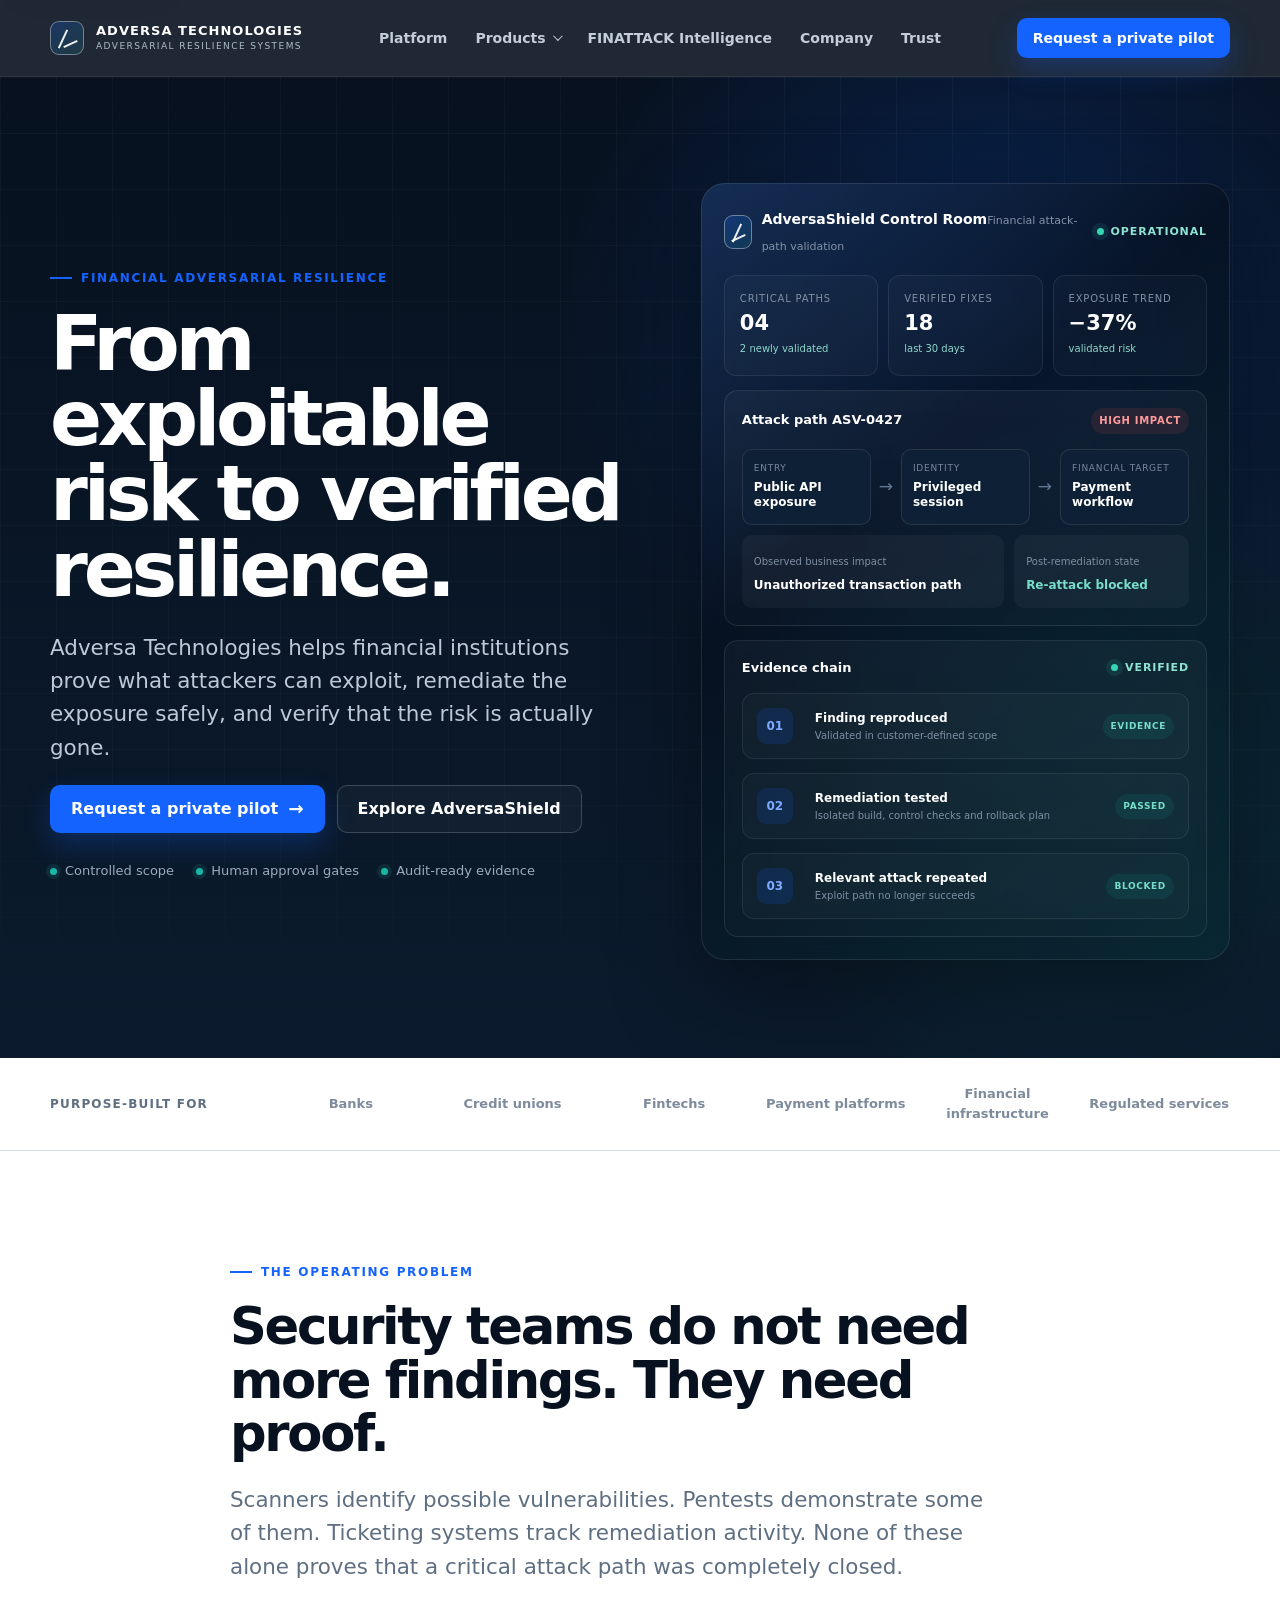
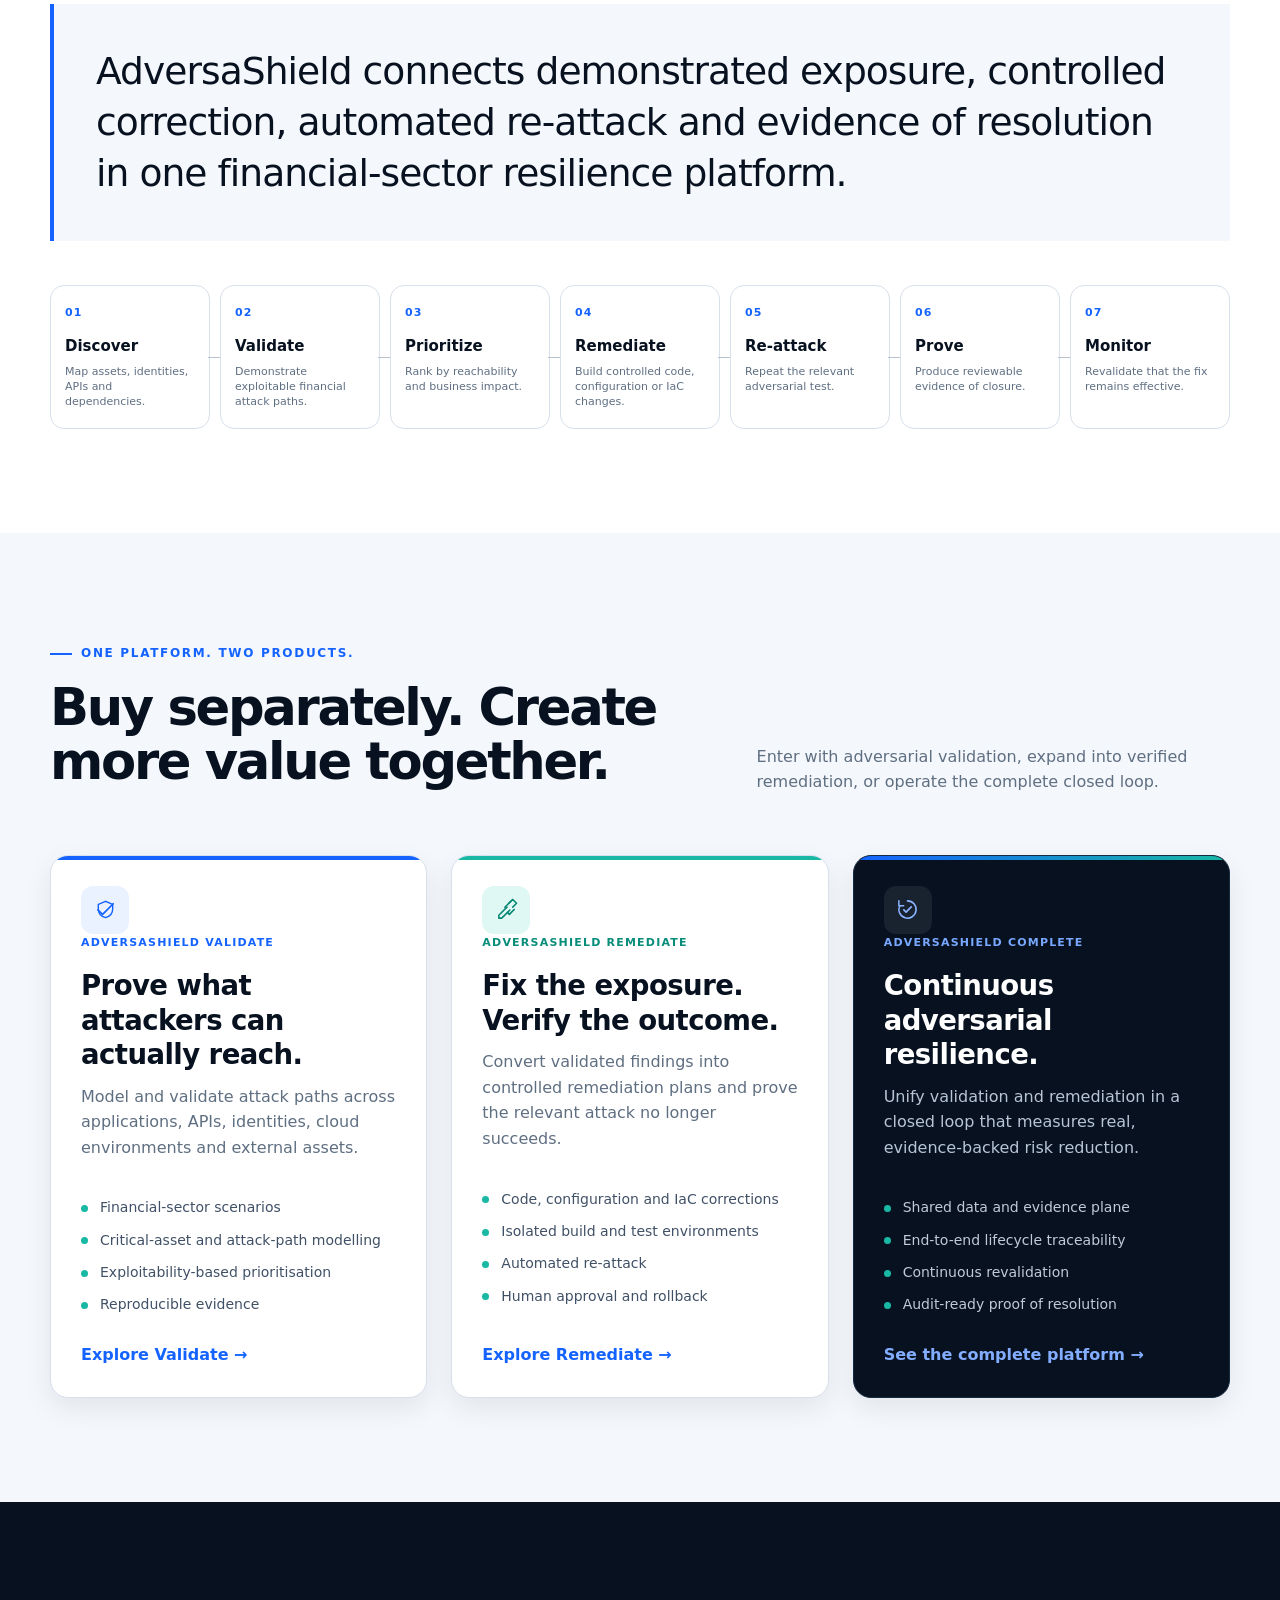
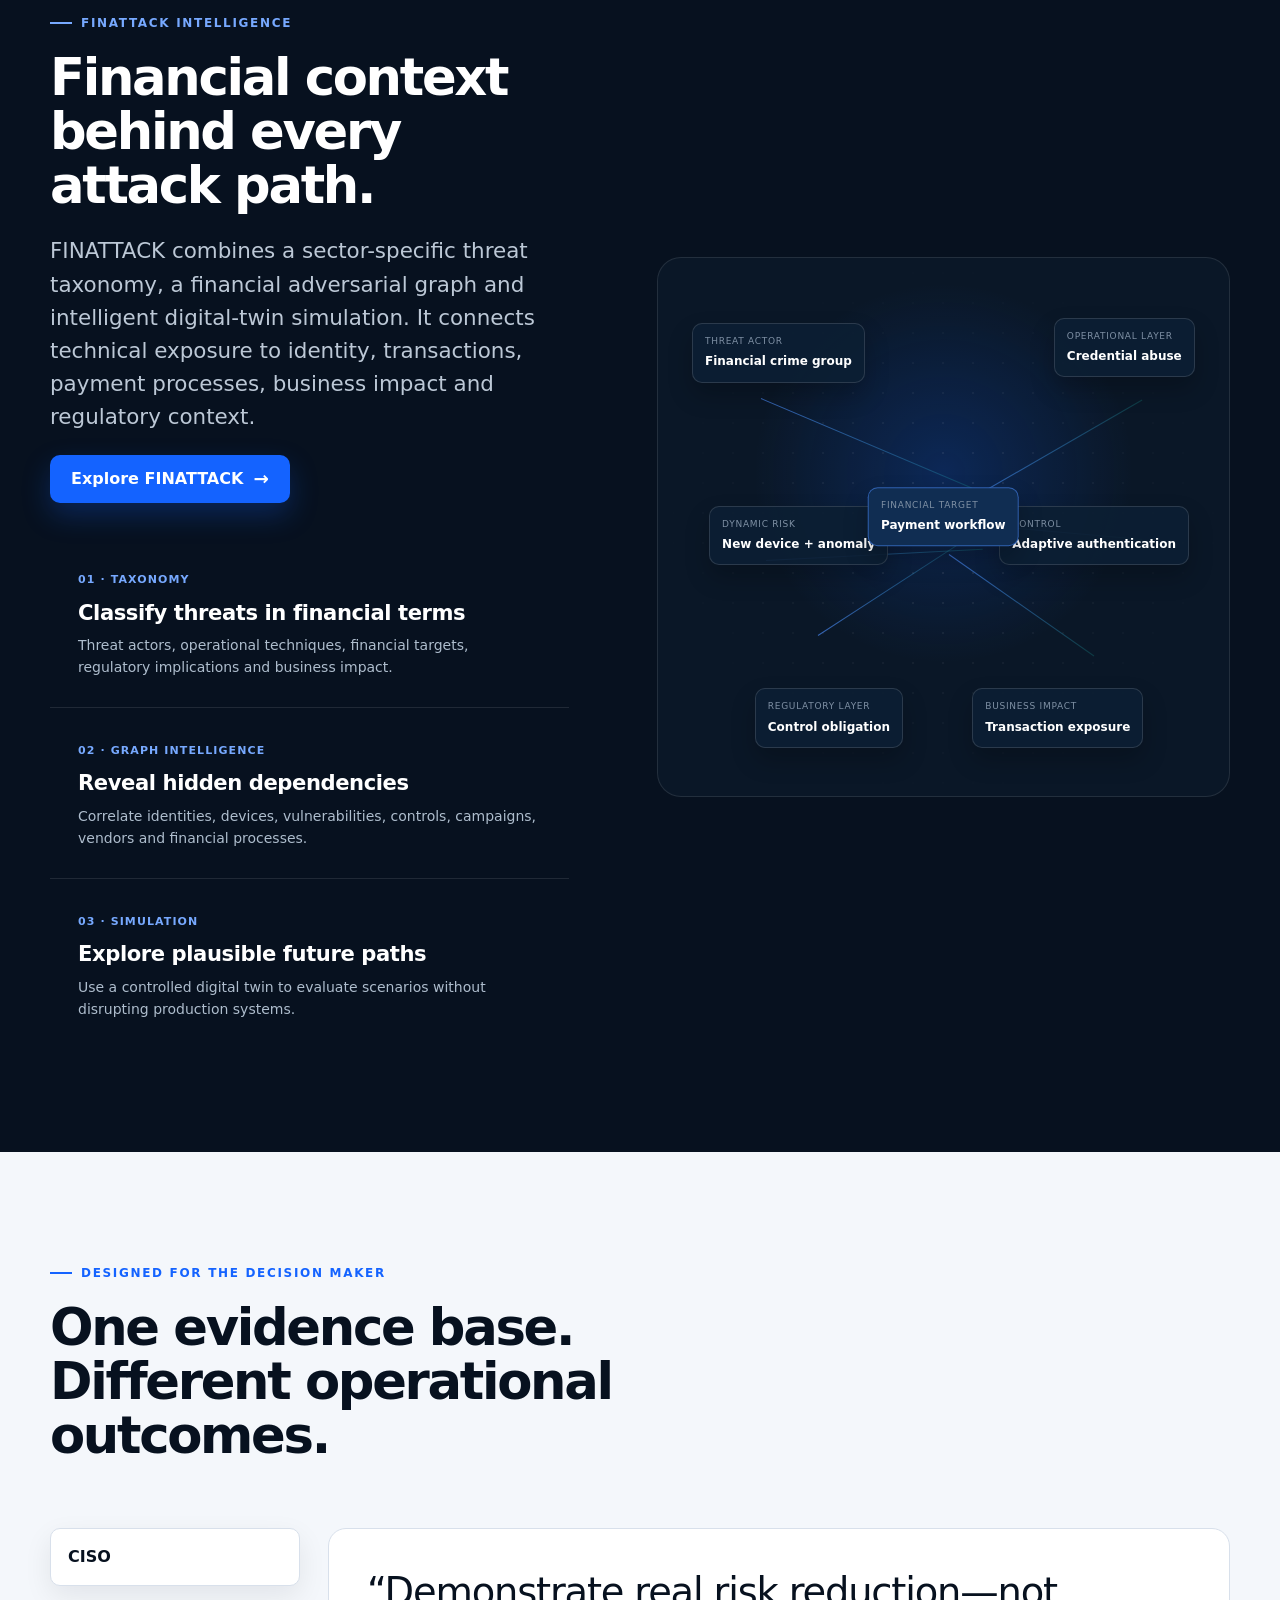
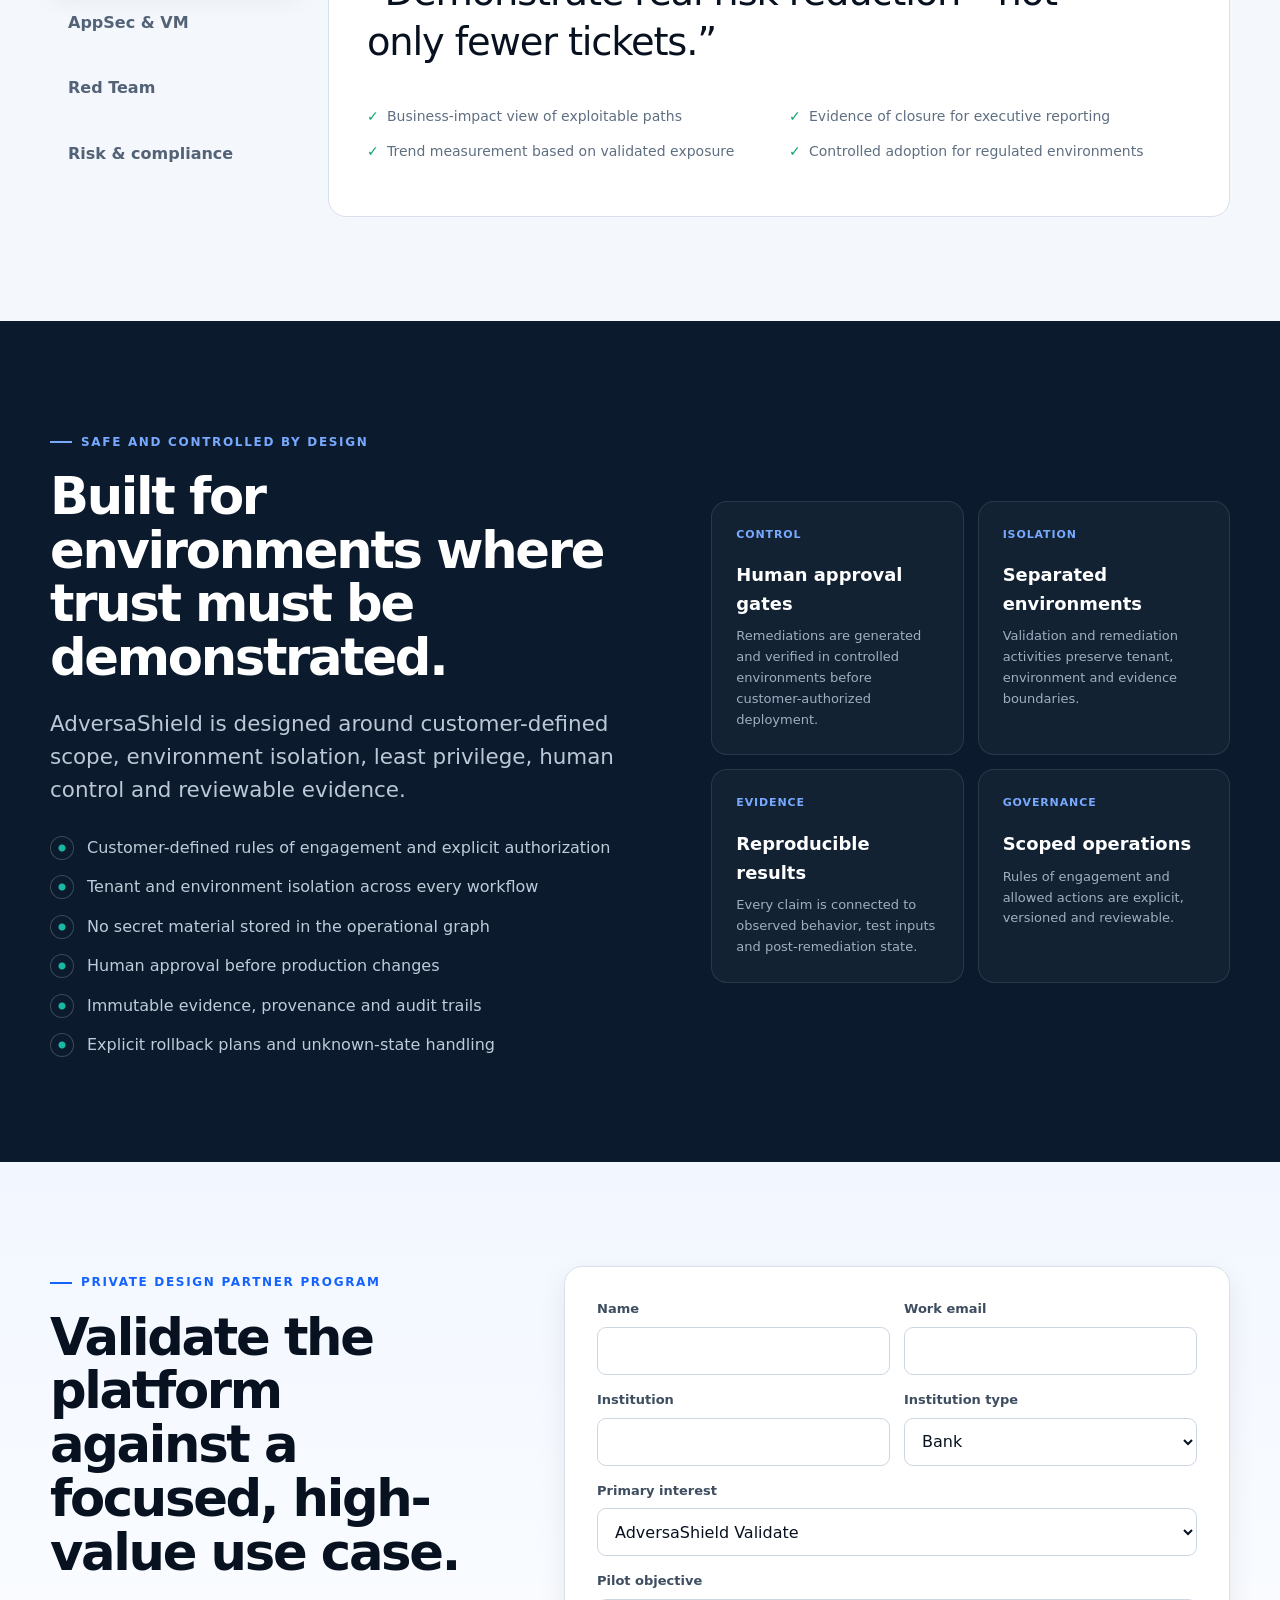
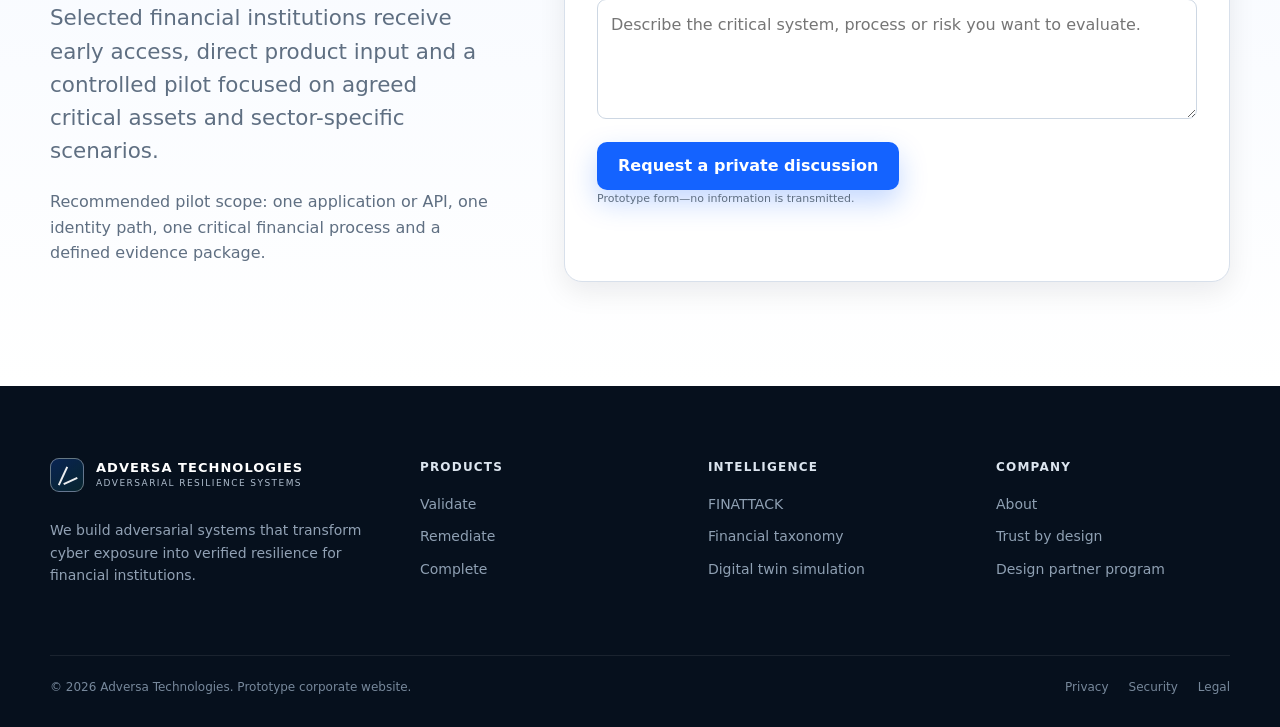
==== index.html @ 84492c90 "Initial commit: Adversa Technologies corporate website prototype. Co-authored-by: Cursor <cursoragen" ====
<!doctype html>
    <html lang="en">
    <head>
      <meta charset="utf-8">
      <meta name="viewport" content="width=device-width,initial-scale=1">
      <meta name="theme-color" content="#07111f">
      <meta name="description" content="Adversa Technologies builds adversarial resilience systems for financial institutions. Validate exploitable risk, remediate safely and prove the outcome.">
      <title>Verified financial cyber resilience | Adversa Technologies</title>
      <link rel="icon" href="assets/favicon.svg" type="image/svg+xml">
      <link rel="stylesheet" href="assets/styles.css">
    </head>
    <body>

<a class="skip-link" href="#main">Skip to content</a>
<header class="site-header">
  <div class="container nav-wrap">
    <a class="brand" href="index.html" aria-label="Adversa Technologies home">
      <span class="brand-mark" aria-hidden="true"></span>
      <span class="brand-text"><strong>ADVERSA TECHNOLOGIES</strong><span>Adversarial resilience systems</span></span>
    </a>
    <nav class="nav-links" aria-label="Primary navigation">
      <a href="index.html#platform">Platform</a>
      <div class="nav-dropdown">
        <button type="button" aria-haspopup="true">Products</button>
        <div class="dropdown-panel">
          <a href="validate.html"><strong>AdversaShield Validate</strong><span>Financial-sector adversarial validation</span></a>
          <a href="remediate.html"><strong>AdversaShield Remediate</strong><span>Controlled remediation and re-attack</span></a>
          <a href="complete.html"><strong>AdversaShield Complete</strong><span>Closed-loop verified resilience</span></a>
        </div>
      </div>
      <a href="finattack.html">FINATTACK Intelligence</a>
      <a href="company.html">Company</a>
      <a href="index.html#trust">Trust</a>
    </nav>
    <div class="nav-cta"><a class="btn btn-primary btn-sm" href="index.html#contact">Request a private pilot</a></div>
    <button class="menu-toggle" aria-label="Open navigation" aria-expanded="false"><span></span></button>
  </div>
</header>


<main id="main">
  <section class="hero">
    <div class="container hero-inner">
      <div class="hero-copy reveal">
        <div class="eyebrow">Financial adversarial resilience</div>
        <h1>From exploitable risk to verified resilience.</h1>
        <p class="lead">Adversa Technologies helps financial institutions prove what attackers can exploit, remediate the exposure safely, and verify that the risk is actually gone.</p>
        <div class="button-row"><a class="btn btn-primary btn-arrow" href="#contact">Request a private pilot</a><a class="btn btn-ghost" href="#platform">Explore AdversaShield</a></div>
        <div class="hero-note"><span>Controlled scope</span><span>Human approval gates</span><span>Audit-ready evidence</span></div>
      </div>
      <div class="hero-panel reveal" aria-label="AdversaShield control room concept">
        <div class="panel-top"><div class="panel-title"><span class="brand-mark"></span><div><strong>AdversaShield Control Room</strong><span>Financial attack-path validation</span></div></div><div class="status-live">Operational</div></div>
        <div class="metric-row"><div class="metric"><span>Critical paths</span><strong>04</strong><small>2 newly validated</small></div><div class="metric"><span>Verified fixes</span><strong>18</strong><small>last 30 days</small></div><div class="metric"><span>Exposure trend</span><strong>−37%</strong><small>validated risk</small></div></div>
        <div class="path-card"><div class="path-head"><strong>Attack path ASV-0427</strong><span class="risk-pill">High impact</span></div><div class="attack-path"><div class="path-node"><em>Entry</em><strong>Public API exposure</strong></div><div class="path-arrow">→</div><div class="path-node"><em>Identity</em><strong>Privileged session</strong></div><div class="path-arrow">→</div><div class="path-node"><em>Financial target</em><strong>Payment workflow</strong></div></div><div class="evidence-row"><div class="evidence-item"><span>Observed business impact</span><strong>Unauthorized transaction path</strong></div><div class="evidence-item"><span>Post-remediation state</span><strong class="verified">Re-attack blocked</strong></div></div></div>
        <div class="path-card"><div class="path-head"><strong>Evidence chain</strong><span class="status-live">Verified</span></div><div class="flow"><div class="flow-row"><span class="flow-index">01</span><div><strong>Finding reproduced</strong><small>Validated in customer-defined scope</small></div><span class="flow-status">Evidence</span></div><div class="flow-row"><span class="flow-index">02</span><div><strong>Remediation tested</strong><small>Isolated build, control checks and rollback plan</small></div><span class="flow-status">Passed</span></div><div class="flow-row"><span class="flow-index">03</span><div><strong>Relevant attack repeated</strong><small>Exploit path no longer succeeds</small></div><span class="flow-status">Blocked</span></div></div></div>
      </div>
    </div>
  </section>

  <div class="logo-strip"><div class="container logo-strip-inner"><div class="logo-strip-label">Purpose-built for</div><div class="industry-label">Banks</div><div class="industry-label">Credit unions</div><div class="industry-label">Fintechs</div><div class="industry-label">Payment platforms</div><div class="industry-label">Financial infrastructure</div><div class="industry-label">Regulated services</div></div></div>

  <section class="section" id="platform">
    <div class="narrow reveal"><div class="eyebrow">The operating problem</div><h2>Security teams do not need more findings. They need proof.</h2><p class="lead">Scanners identify possible vulnerabilities. Pentests demonstrate some of them. Ticketing systems track remediation activity. None of these alone proves that a critical attack path was completely closed.</p></div>
    <div class="container"><div class="statement reveal"><p>AdversaShield connects demonstrated exposure, controlled correction, automated re-attack and evidence of resolution in one financial-sector resilience platform.</p></div><div class="lifecycle reveal"><div class="lifecycle-step"><span>01</span><strong>Discover</strong><small>Map assets, identities, APIs and dependencies.</small></div><div class="lifecycle-step"><span>02</span><strong>Validate</strong><small>Demonstrate exploitable financial attack paths.</small></div><div class="lifecycle-step"><span>03</span><strong>Prioritize</strong><small>Rank by reachability and business impact.</small></div><div class="lifecycle-step"><span>04</span><strong>Remediate</strong><small>Build controlled code, configuration or IaC changes.</small></div><div class="lifecycle-step"><span>05</span><strong>Re-attack</strong><small>Repeat the relevant adversarial test.</small></div><div class="lifecycle-step"><span>06</span><strong>Prove</strong><small>Produce reviewable evidence of closure.</small></div><div class="lifecycle-step"><span>07</span><strong>Monitor</strong><small>Revalidate that the fix remains effective.</small></div></div></div>
  </section>

  <section class="section section-mist">
    <div class="container"><div class="section-head reveal"><div><div class="eyebrow">One platform. Two products.</div><h2>Buy separately. Create more value together.</h2></div><p>Enter with adversarial validation, expand into verified remediation, or operate the complete closed loop.</p></div><div class="grid-3">
      <article class="card product-card reveal"><div class="icon-box"><svg viewBox="0 0 24 24" fill="none" aria-hidden="true"><path d="M4 12.5 9 17l11-11" stroke="currentColor" stroke-width="1.8" stroke-linecap="round" stroke-linejoin="round"/><path d="M12 3.5 4.5 6.7v4.8c0 4.4 2.8 7.7 7.5 9 4.7-1.3 7.5-4.6 7.5-9V6.7L12 3.5Z" stroke="currentColor" stroke-width="1.5"/></svg></div><span class="product-label">AdversaShield Validate</span><h3>Prove what attackers can actually reach.</h3><p>Model and validate attack paths across applications, APIs, identities, cloud environments and external assets.</p><ul class="product-list"><li>Financial-sector scenarios</li><li>Critical-asset and attack-path modelling</li><li>Exploitability-based prioritisation</li><li>Reproducible evidence</li></ul><a class="card-link" href="validate.html">Explore Validate →</a></article>
      <article class="card product-card teal reveal"><div class="icon-box teal"><svg viewBox="0 0 24 24" fill="none" aria-hidden="true"><path d="m14.5 5.5 4-4 4 4-4 4" stroke="currentColor" stroke-width="1.6" stroke-linecap="round" stroke-linejoin="round"/><path d="M18.5 1.5 9.8 10.2" stroke="currentColor" stroke-width="1.6"/><path d="M12.5 9.5 4 18v3h3l8.5-8.5" stroke="currentColor" stroke-width="1.6" stroke-linecap="round" stroke-linejoin="round"/><path d="m13 15 2 2 5-5" stroke="currentColor" stroke-width="1.8" stroke-linecap="round" stroke-linejoin="round"/></svg></div><span class="product-label">AdversaShield Remediate</span><h3>Fix the exposure. Verify the outcome.</h3><p>Convert validated findings into controlled remediation plans and prove the relevant attack no longer succeeds.</p><ul class="product-list"><li>Code, configuration and IaC corrections</li><li>Isolated build and test environments</li><li>Automated re-attack</li><li>Human approval and rollback</li></ul><a class="card-link" href="remediate.html">Explore Remediate →</a></article>
      <article class="card product-card dark reveal"><div class="icon-box dark"><svg viewBox="0 0 24 24" fill="none" aria-hidden="true"><path d="M12 3a9 9 0 1 1-8.2 5.3" stroke="currentColor" stroke-width="1.6" stroke-linecap="round"/><path d="M3 3v5h5" stroke="currentColor" stroke-width="1.6" stroke-linecap="round" stroke-linejoin="round"/><path d="m8.2 12.4 2.3 2.3 5.4-5.4" stroke="currentColor" stroke-width="1.8" stroke-linecap="round" stroke-linejoin="round"/></svg></div><span class="product-label">AdversaShield Complete</span><h3>Continuous adversarial resilience.</h3><p>Unify validation and remediation in a closed loop that measures real, evidence-backed risk reduction.</p><ul class="product-list"><li>Shared data and evidence plane</li><li>End-to-end lifecycle traceability</li><li>Continuous revalidation</li><li>Audit-ready proof of resolution</li></ul><a class="card-link" href="complete.html">See the complete platform →</a></article>
    </div></div>
  </section>

  <section class="section section-dark">
    <div class="container split">
      <div class="reveal"><div class="eyebrow">FINATTACK Intelligence</div><h2>Financial context behind every attack path.</h2><p class="lead">FINATTACK combines a sector-specific threat taxonomy, a financial adversarial graph and intelligent digital-twin simulation. It connects technical exposure to identity, transactions, payment processes, business impact and regulatory context.</p><div class="button-row"><a class="btn btn-primary btn-arrow" href="finattack.html">Explore FINATTACK</a></div><div style="margin-top:34px"><div class="pillar"><span>01 · Taxonomy</span><h3>Classify threats in financial terms</h3><p>Threat actors, operational techniques, financial targets, regulatory implications and business impact.</p></div><div class="pillar"><span>02 · Graph intelligence</span><h3>Reveal hidden dependencies</h3><p>Correlate identities, devices, vulnerabilities, controls, campaigns, vendors and financial processes.</p></div><div class="pillar"><span>03 · Simulation</span><h3>Explore plausible future paths</h3><p>Use a controlled digital twin to evaluate scenarios without disrupting production systems.</p></div></div></div>
      <div class="intelligence-panel reveal" aria-label="FINATTACK financial adversarial graph concept"><span class="graph-line l1"></span><span class="graph-line l2"></span><span class="graph-line l3"></span><span class="graph-line l4"></span><span class="graph-line l5"></span><span class="graph-line l6"></span><div class="graph-node n1"><small>Threat actor</small><strong>Financial crime group</strong></div><div class="graph-node n2"><small>Operational layer</small><strong>Credential abuse</strong></div><div class="graph-node n3"><small>Dynamic risk</small><strong>New device + anomaly</strong></div><div class="graph-node n4"><small>Control</small><strong>Adaptive authentication</strong></div><div class="graph-node n5"><small>Regulatory layer</small><strong>Control obligation</strong></div><div class="graph-node n6"><small>Business impact</small><strong>Transaction exposure</strong></div><div class="graph-node center"><small>Financial target</small><strong>Payment workflow</strong></div></div>
    </div>
  </section>

  <section class="section section-mist">
    <div class="container"><div class="section-head reveal"><div><div class="eyebrow">Designed for the decision maker</div><h2>One evidence base. Different operational outcomes.</h2></div></div><div class="audience-tabs reveal"><div class="tab-buttons"><button class="tab-button active" data-tab="ciso">CISO</button><button class="tab-button" data-tab="appsec">AppSec & VM</button><button class="tab-button" data-tab="redteam">Red Team</button><button class="tab-button" data-tab="risk">Risk & compliance</button></div><div><div class="tab-panel active" id="ciso"><p class="tab-quote">“Demonstrate real risk reduction—not only fewer tickets.”</p><ul class="tab-list"><li>Business-impact view of exploitable paths</li><li>Evidence of closure for executive reporting</li><li>Trend measurement based on validated exposure</li><li>Controlled adoption for regulated environments</li></ul></div><div class="tab-panel" id="appsec"><p class="tab-quote">“Focus engineering effort on what is reachable and exploitable.”</p><ul class="tab-list"><li>Actionable remediation plans</li><li>Code, configuration and IaC coverage</li><li>Isolated validation before production</li><li>Re-attack after every relevant change</li></ul></div><div class="tab-panel" id="redteam"><p class="tab-quote">“Turn each validated finding into a reproducible remediation and re-test path.”</p><ul class="tab-list"><li>Financial-sector attack scenarios</li><li>Reusable evidence and test procedures</li><li>Continuous revalidation</li><li>Shared workflow with engineering teams</li></ul></div><div class="tab-panel" id="risk"><p class="tab-quote">“Obtain auditable evidence that exposure was corrected and verified.”</p><ul class="tab-list"><li>Traceable evidence chain</li><li>Link technical risk to financial processes</li><li>Human approval before production change</li><li>Explicit unknown-state and rollback handling</li></ul></div></div></div></div>
  </section>

  <section class="section section-navy" id="trust">
    <div class="container split reverse"><div class="reveal"><div class="eyebrow">Safe and controlled by design</div><h2>Built for environments where trust must be demonstrated.</h2><p class="lead">AdversaShield is designed around customer-defined scope, environment isolation, least privilege, human control and reviewable evidence.</p><ul class="trust-list"><li>Customer-defined rules of engagement and explicit authorization</li><li>Tenant and environment isolation across every workflow</li><li>No secret material stored in the operational graph</li><li>Human approval before production changes</li><li>Immutable evidence, provenance and audit trails</li><li>Explicit rollback plans and unknown-state handling</li></ul></div><div class="trust-board reveal"><div class="trust-item"><span>Control</span><strong>Human approval gates</strong><p>Remediations are generated and verified in controlled environments before customer-authorized deployment.</p></div><div class="trust-item"><span>Isolation</span><strong>Separated environments</strong><p>Validation and remediation activities preserve tenant, environment and evidence boundaries.</p></div><div class="trust-item"><span>Evidence</span><strong>Reproducible results</strong><p>Every claim is connected to observed behavior, test inputs and post-remediation state.</p></div><div class="trust-item"><span>Governance</span><strong>Scoped operations</strong><p>Rules of engagement and allowed actions are explicit, versioned and reviewable.</p></div></div></div>
  </section>

  <section class="section section-blue-soft" id="contact">
    <div class="container contact-grid"><div class="reveal"><div class="eyebrow">Private design partner program</div><h2>Validate the platform against a focused, high-value use case.</h2><p class="lead">Selected financial institutions receive early access, direct product input and a controlled pilot focused on agreed critical assets and sector-specific scenarios.</p><p class="text-muted">Recommended pilot scope: one application or API, one identity path, one critical financial process and a defined evidence package.</p></div><form class="contact-form reveal" data-demo-form><div class="form-row"><div class="form-field"><label for="name">Name</label><input id="name" name="name" required></div><div class="form-field"><label for="email">Work email</label><input id="email" name="email" type="email" required></div></div><div class="form-row"><div class="form-field"><label for="company">Institution</label><input id="company" name="company" required></div><div class="form-field"><label for="type">Institution type</label><select id="type" name="type"><option>Bank</option><option>Credit union</option><option>Fintech</option><option>Payment platform</option><option>Insurance / regulated services</option><option>Other</option></select></div></div><div class="form-field"><label for="interest">Primary interest</label><select id="interest" name="interest"><option>AdversaShield Validate</option><option>AdversaShield Remediate</option><option>AdversaShield Complete</option><option>FINATTACK Intelligence</option></select></div><div class="form-field"><label for="message">Pilot objective</label><textarea id="message" name="message" placeholder="Describe the critical system, process or risk you want to evaluate."></textarea></div><button class="btn btn-primary" type="submit">Request a private discussion</button><p class="form-note">Prototype form—no information is transmitted.</p><div class="form-success" role="status">Thank you. The prototype has captured the interaction locally.</div></form></div>
  </section>
</main>


<footer class="site-footer">
  <div class="container footer-main">
    <div class="footer-brand">
      <a class="brand" href="index.html"><span class="brand-mark" aria-hidden="true"></span><span class="brand-text"><strong>ADVERSA TECHNOLOGIES</strong><span>Adversarial resilience systems</span></span></a>
      <p>We build adversarial systems that transform cyber exposure into verified resilience for financial institutions.</p>
    </div>
    <div class="footer-col"><h4>Products</h4><a href="validate.html">Validate</a><a href="remediate.html">Remediate</a><a href="complete.html">Complete</a></div>
    <div class="footer-col"><h4>Intelligence</h4><a href="finattack.html">FINATTACK</a><a href="finattack.html#taxonomy">Financial taxonomy</a><a href="finattack.html#digital-twin">Digital twin simulation</a></div>
    <div class="footer-col"><h4>Company</h4><a href="company.html">About</a><a href="index.html#trust">Trust by design</a><a href="index.html#contact">Design partner program</a></div>
  </div>
  <div class="container footer-bottom"><span>© <span data-year></span> Adversa Technologies. Prototype corporate website.</span><div class="footer-bottom-links"><a href="#">Privacy</a><a href="#">Security</a><a href="#">Legal</a></div></div>
</footer>
<script src="assets/app.js"></script>

    </body>
    </html>
---- assets/styles.css ----
:root {
  --ink: #07111f;
  --navy: #0b1b2d;
  --navy-2: #102944;
  --blue: #1463ff;
  --blue-2: #4b8dff;
  --teal: #18b8a4;
  --teal-soft: #dff8f3;
  --sky-soft: #eaf2ff;
  --paper: #ffffff;
  --mist: #f4f7fb;
  --line: #d8e0eb;
  --muted: #5f6f82;
  --muted-dark: #98a7ba;
  --success: #0f9f77;
  --warning: #bf7612;
  --danger: #d74c4c;
  --radius-sm: 10px;
  --radius: 18px;
  --radius-lg: 28px;
  --shadow-sm: 0 10px 28px rgba(7, 17, 31, 0.08);
  --shadow: 0 24px 70px rgba(7, 17, 31, 0.14);
  --max: 1180px;
}

* { box-sizing: border-box; }
html { scroll-behavior: smooth; }
body {
  margin: 0;
  color: var(--ink);
  background: var(--paper);
  font-family: Inter, ui-sans-serif, system-ui, -apple-system, BlinkMacSystemFont, "Segoe UI", sans-serif;
  font-size: 16px;
  line-height: 1.6;
  text-rendering: optimizeLegibility;
  -webkit-font-smoothing: antialiased;
}
body.nav-open { overflow: hidden; }
a { color: inherit; text-decoration: none; }
img, svg { display: block; max-width: 100%; }
button, input, textarea, select { font: inherit; }
button { cursor: pointer; }

.skip-link {
  position: fixed;
  left: 16px;
  top: -60px;
  z-index: 1000;
  padding: 10px 14px;
  border-radius: 8px;
  background: var(--paper);
  color: var(--ink);
  box-shadow: var(--shadow-sm);
}
.skip-link:focus { top: 16px; }

.container { width: min(var(--max), calc(100% - 40px)); margin: 0 auto; }
.narrow { width: min(820px, calc(100% - 40px)); margin: 0 auto; }
.section { padding: 104px 0; }
.section-sm { padding: 72px 0; }
.section-dark { background: var(--ink); color: #fff; }
.section-navy { background: var(--navy); color: #fff; }
.section-mist { background: var(--mist); }
.section-blue-soft { background: linear-gradient(180deg, #f2f7ff 0%, #fff 100%); }

.eyebrow {
  display: inline-flex;
  align-items: center;
  gap: 9px;
  margin-bottom: 18px;
  color: var(--blue);
  font-size: 12px;
  font-weight: 800;
  letter-spacing: .14em;
  text-transform: uppercase;
}
.eyebrow::before {
  content: "";
  width: 22px;
  height: 2px;
  background: currentColor;
}
.section-dark .eyebrow,
.section-navy .eyebrow { color: #77a9ff; }

h1, h2, h3, h4, p { margin-top: 0; }
h1 {
  margin-bottom: 24px;
  font-size: clamp(3rem, 6vw, 5.7rem);
  line-height: .98;
  letter-spacing: -.055em;
  font-weight: 760;
}
h2 {
  margin-bottom: 22px;
  font-size: clamp(2.15rem, 4vw, 3.8rem);
  line-height: 1.05;
  letter-spacing: -.045em;
  font-weight: 740;
}
h3 {
  margin-bottom: 12px;
  font-size: 1.32rem;
  line-height: 1.25;
  letter-spacing: -.02em;
}
h4 { margin-bottom: 8px; font-size: 1rem; }
.lead {
  max-width: 760px;
  color: var(--muted);
  font-size: clamp(1.1rem, 2vw, 1.34rem);
  line-height: 1.55;
}
.section-dark .lead,
.section-navy .lead { color: #bcc8d6; }
.text-muted { color: var(--muted); }
.text-light { color: #b9c6d5; }
.kicker { color: var(--blue); font-weight: 750; }

.site-header {
  position: sticky;
  top: 0;
  z-index: 100;
  border-bottom: 1px solid rgba(255,255,255,.07);
  background: rgba(7,17,31,.9);
  color: #fff;
  backdrop-filter: blur(18px);
  -webkit-backdrop-filter: blur(18px);
}
.nav-wrap {
  min-height: 76px;
  display: flex;
  align-items: center;
  justify-content: space-between;
  gap: 24px;
}
.brand {
  display: inline-flex;
  align-items: center;
  gap: 12px;
  min-width: max-content;
}
.brand-mark {
  width: 34px;
  height: 34px;
  border: 1px solid rgba(255,255,255,.38);
  border-radius: 9px;
  position: relative;
  background: linear-gradient(145deg, rgba(20,99,255,.24), rgba(24,184,164,.13));
  overflow: hidden;
}
.brand-mark::before,
.brand-mark::after {
  content: "";
  position: absolute;
  background: #fff;
  opacity: .92;
}
.brand-mark::before { width: 2px; height: 20px; left: 11px; top: 7px; transform: rotate(25deg); }
.brand-mark::after { width: 15px; height: 2px; right: 5px; bottom: 9px; transform: rotate(-25deg); }
.brand-text { line-height: 1.08; }
.brand-text strong { display: block; font-size: 13px; letter-spacing: .08em; }
.brand-text span { display: block; margin-top: 4px; color: #aebccc; font-size: 9px; letter-spacing: .16em; text-transform: uppercase; }

.nav-links { display: flex; align-items: center; gap: 28px; }
.nav-links > a,
.nav-dropdown > button {
  border: 0;
  padding: 9px 0;
  color: #c3ceda;
  background: none;
  font-size: 14px;
  font-weight: 650;
}
.nav-links > a:hover,
.nav-links > a:focus-visible,
.nav-dropdown > button:hover,
.nav-dropdown > button:focus-visible { color: #fff; }
.nav-dropdown { position: relative; }
.nav-dropdown > button { display: inline-flex; align-items: center; gap: 7px; }
.nav-dropdown > button::after { content: ""; width: 6px; height: 6px; border-right: 1.5px solid currentColor; border-bottom: 1.5px solid currentColor; transform: rotate(45deg) translateY(-2px); }
.dropdown-panel {
  position: absolute;
  left: -18px;
  top: calc(100% + 15px);
  min-width: 300px;
  padding: 12px;
  border: 1px solid rgba(255,255,255,.08);
  border-radius: 16px;
  background: #0d1c2e;
  box-shadow: 0 24px 70px rgba(0,0,0,.32);
  opacity: 0;
  pointer-events: none;
  transform: translateY(-5px);
  transition: .2s ease;
}
.nav-dropdown:hover .dropdown-panel,
.nav-dropdown:focus-within .dropdown-panel { opacity: 1; pointer-events: auto; transform: translateY(0); }
.dropdown-panel a {
  display: block;
  padding: 12px 13px;
  border-radius: 10px;
}
.dropdown-panel a:hover { background: rgba(255,255,255,.06); }
.dropdown-panel strong { display: block; font-size: 14px; }
.dropdown-panel span { display: block; margin-top: 2px; color: #91a1b4; font-size: 12px; }
.nav-cta { display: inline-flex; align-items: center; gap: 10px; }
.menu-toggle {
  display: none;
  width: 44px;
  height: 44px;
  border: 1px solid rgba(255,255,255,.14);
  border-radius: 10px;
  color: #fff;
  background: transparent;
}
.menu-toggle span,
.menu-toggle::before,
.menu-toggle::after {
  content: "";
  display: block;
  width: 19px;
  height: 2px;
  margin: 4px auto;
  background: currentColor;
  transition: .2s ease;
}

.btn {
  display: inline-flex;
  align-items: center;
  justify-content: center;
  gap: 10px;
  min-height: 48px;
  padding: 0 20px;
  border: 1px solid transparent;
  border-radius: 10px;
  font-weight: 730;
  line-height: 1;
  transition: transform .2s ease, box-shadow .2s ease, border-color .2s ease, background .2s ease;
}
.btn:hover { transform: translateY(-1px); }
.btn-primary { background: var(--blue); color: #fff; box-shadow: 0 12px 28px rgba(20,99,255,.25); }
.btn-primary:hover { background: #0b56eb; box-shadow: 0 16px 34px rgba(20,99,255,.32); }
.btn-secondary { border-color: var(--line); background: #fff; color: var(--ink); }
.btn-secondary:hover { border-color: #a9b8ca; }
.btn-ghost { border-color: rgba(255,255,255,.18); color: #fff; background: rgba(255,255,255,.03); }
.btn-ghost:hover { border-color: rgba(255,255,255,.38); background: rgba(255,255,255,.06); }
.btn-sm { min-height: 40px; padding: 0 15px; font-size: 14px; }
.btn-arrow::after { content: "→"; font-size: 1.15em; }
.button-row { display: flex; flex-wrap: wrap; gap: 12px; }

.hero {
  position: relative;
  min-height: 760px;
  overflow: hidden;
  background:
    radial-gradient(circle at 78% 25%, rgba(20,99,255,.22), transparent 35%),
    radial-gradient(circle at 85% 70%, rgba(24,184,164,.13), transparent 28%),
    linear-gradient(180deg, #07111f 0%, #0b1b2d 100%);
  color: #fff;
}
.hero::before {
  content: "";
  position: absolute;
  inset: 0;
  background-image:
    linear-gradient(rgba(255,255,255,.034) 1px, transparent 1px),
    linear-gradient(90deg, rgba(255,255,255,.034) 1px, transparent 1px);
  background-size: 56px 56px;
  mask-image: linear-gradient(to bottom, black 0%, rgba(0,0,0,.65) 70%, transparent 100%);
}
.hero-inner {
  position: relative;
  z-index: 1;
  display: grid;
  grid-template-columns: minmax(0, 1.05fr) minmax(420px, .95fr);
  align-items: center;
  gap: 66px;
  padding: 106px 0 98px;
}
.hero h1 { max-width: 760px; }
.hero-copy .lead { max-width: 700px; color: #bdc9d6; }
.hero-note {
  display: flex;
  flex-wrap: wrap;
  gap: 14px 22px;
  margin-top: 28px;
  color: #9caabd;
  font-size: 13px;
}
.hero-note span { display: inline-flex; align-items: center; gap: 8px; }
.hero-note span::before { content: ""; width: 7px; height: 7px; border-radius: 50%; background: var(--teal); box-shadow: 0 0 0 4px rgba(24,184,164,.12); }

.hero-panel {
  position: relative;
  min-height: 520px;
  padding: 22px;
  border: 1px solid rgba(255,255,255,.1);
  border-radius: 24px;
  background: rgba(7,17,31,.7);
  box-shadow: 0 34px 90px rgba(0,0,0,.35);
  backdrop-filter: blur(16px);
}
.hero-panel::before {
  content: "";
  position: absolute;
  inset: -1px;
  z-index: -1;
  border-radius: inherit;
  background: linear-gradient(140deg, rgba(75,141,255,.4), transparent 38%, rgba(24,184,164,.2));
  opacity: .55;
}
.panel-top { display: flex; align-items: center; justify-content: space-between; gap: 14px; margin-bottom: 18px; }
.panel-title { display: flex; align-items: center; gap: 10px; }
.panel-title strong { font-size: 14px; }
.panel-title span { color: #8494a8; font-size: 11px; }
.status-live { display: inline-flex; align-items: center; gap: 7px; color: #8fe3d3; font-size: 11px; font-weight: 750; letter-spacing: .08em; text-transform: uppercase; }
.status-live::before { content: ""; width: 7px; height: 7px; border-radius: 50%; background: #35d4b5; box-shadow: 0 0 0 5px rgba(53,212,181,.1); }
.metric-row { display: grid; grid-template-columns: repeat(3,1fr); gap: 10px; }
.metric {
  padding: 15px;
  border: 1px solid rgba(255,255,255,.08);
  border-radius: 12px;
  background: rgba(255,255,255,.025);
}
.metric span { display: block; color: #8190a3; font-size: 10px; letter-spacing: .08em; text-transform: uppercase; }
.metric strong { display: block; margin-top: 6px; font-size: 21px; line-height: 1; }
.metric small { color: #8fd8cb; font-size: 10px; }
.path-card {
  margin-top: 14px;
  padding: 17px;
  border: 1px solid rgba(255,255,255,.09);
  border-radius: 14px;
  background: linear-gradient(180deg, rgba(255,255,255,.035), rgba(255,255,255,.015));
}
.path-head { display: flex; align-items: center; justify-content: space-between; gap: 12px; margin-bottom: 15px; }
.path-head strong { font-size: 13px; }
.risk-pill { padding: 5px 8px; border-radius: 999px; background: rgba(215,76,76,.12); color: #ff9a9a; font-size: 10px; font-weight: 800; letter-spacing: .07em; text-transform: uppercase; }
.attack-path { display: grid; grid-template-columns: 1fr auto 1fr auto 1fr; align-items: center; gap: 8px; }
.path-node {
  min-height: 76px;
  padding: 11px;
  border: 1px solid rgba(255,255,255,.1);
  border-radius: 10px;
  background: #0d2035;
}
.path-node em { display: block; color: #79899c; font-size: 9px; font-style: normal; text-transform: uppercase; letter-spacing: .08em; }
.path-node strong { display: block; margin-top: 5px; font-size: 12px; line-height: 1.25; }
.path-arrow { color: #5f7793; font-size: 17px; }
.evidence-row { display: grid; grid-template-columns: 1.2fr .8fr; gap: 10px; margin-top: 10px; }
.evidence-item { padding: 12px; border-radius: 10px; background: rgba(255,255,255,.04); }
.evidence-item span { color: #7f8fa3; font-size: 10px; }
.evidence-item strong { display: block; margin-top: 4px; font-size: 12px; }
.verified { color: #78dec9; }

.logo-strip { border-bottom: 1px solid var(--line); background: #fff; }
.logo-strip-inner { display: grid; grid-template-columns: 210px repeat(6,1fr); align-items: center; min-height: 92px; gap: 20px; }
.logo-strip-label { color: var(--muted); font-size: 12px; font-weight: 740; letter-spacing: .1em; text-transform: uppercase; }
.industry-label { color: #7d8b9c; font-size: 13px; font-weight: 700; text-align: center; }

.grid-2 { display: grid; grid-template-columns: repeat(2,minmax(0,1fr)); gap: 34px; }
.grid-3 { display: grid; grid-template-columns: repeat(3,minmax(0,1fr)); gap: 24px; }
.grid-4 { display: grid; grid-template-columns: repeat(4,minmax(0,1fr)); gap: 20px; }
.split { display: grid; grid-template-columns: minmax(0,.95fr) minmax(0,1.05fr); align-items: center; gap: 88px; }
.split.reverse { grid-template-columns: minmax(0,1.05fr) minmax(0,.95fr); }
.section-head { display: flex; align-items: end; justify-content: space-between; gap: 40px; margin-bottom: 44px; }
.section-head > div { max-width: 760px; }
.section-head p { max-width: 560px; color: var(--muted); }

.statement { padding: 42px; border-left: 4px solid var(--blue); background: var(--mist); }
.statement p { margin: 0; font-size: clamp(1.45rem, 3vw, 2.35rem); line-height: 1.35; letter-spacing: -.025em; }

.lifecycle {
  display: grid;
  grid-template-columns: repeat(7,1fr);
  gap: 10px;
  margin-top: 44px;
}
.lifecycle-step {
  position: relative;
  min-height: 112px;
  padding: 18px 14px;
  border: 1px solid var(--line);
  border-radius: 14px;
  background: #fff;
}
.lifecycle-step::after {
  content: "";
  position: absolute;
  right: -11px;
  top: 50%;
  z-index: 2;
  width: 12px;
  height: 1px;
  background: #b7c2cf;
}
.lifecycle-step:last-child::after { display: none; }
.lifecycle-step span { display: block; color: var(--blue); font-size: 11px; font-weight: 800; letter-spacing: .1em; }
.lifecycle-step strong { display: block; margin-top: 13px; font-size: 15px; }
.lifecycle-step small { display: block; margin-top: 7px; color: var(--muted); font-size: 11px; line-height: 1.35; }

.card {
  border: 1px solid var(--line);
  border-radius: var(--radius);
  background: #fff;
  box-shadow: var(--shadow-sm);
}
.product-card {
  position: relative;
  overflow: hidden;
  display: flex;
  flex-direction: column;
  min-height: 430px;
  padding: 30px;
}
.product-card::before {
  content: "";
  position: absolute;
  top: 0;
  left: 0;
  width: 100%;
  height: 4px;
  background: var(--blue);
}
.product-card.teal::before { background: var(--teal); }
.product-card.dark { background: var(--ink); color: #fff; border-color: #162a42; }
.product-card.dark::before { background: linear-gradient(90deg,var(--blue),var(--teal)); }
.product-label { color: var(--blue); font-size: 11px; font-weight: 820; letter-spacing: .11em; text-transform: uppercase; }
.product-card.teal .product-label { color: #078d7a; }
.product-card.dark .product-label { color: #78a8ff; }
.product-card h3 { margin-top: 17px; font-size: 1.72rem; }
.product-card p { color: var(--muted); }
.product-card.dark p { color: #b8c5d5; }
.product-list { display: grid; gap: 10px; margin: 20px 0 26px; padding: 0; list-style: none; }
.product-list li { position: relative; padding-left: 19px; color: #405167; font-size: 14px; }
.product-card.dark .product-list li { color: #c0cbd7; }
.product-list li::before { content: ""; position: absolute; left: 0; top: .62em; width: 7px; height: 7px; border-radius: 50%; background: var(--teal); }
.product-card .card-link { margin-top: auto; color: var(--blue); font-weight: 760; }
.product-card.dark .card-link { color: #83adff; }

.icon-box {
  width: 48px;
  height: 48px;
  display: grid;
  place-items: center;
  border-radius: 12px;
  background: var(--sky-soft);
  color: var(--blue);
}
.icon-box.teal { background: var(--teal-soft); color: #068775; }
.icon-box.dark { background: rgba(255,255,255,.07); color: #8ab3ff; }
.icon-box svg { width: 23px; height: 23px; }
.feature-card { padding: 26px; }
.feature-card p { margin-bottom: 0; color: var(--muted); font-size: 14px; }
.feature-card h3 { margin-top: 19px; }

.intelligence-panel {
  position: relative;
  min-height: 540px;
  overflow: hidden;
  border: 1px solid rgba(255,255,255,.1);
  border-radius: 24px;
  background: radial-gradient(circle at 50% 40%, rgba(20,99,255,.22), transparent 44%), #0a1727;
}
.intelligence-panel::before {
  content: "";
  position: absolute;
  inset: 0;
  opacity: .6;
  background-image: radial-gradient(rgba(255,255,255,.15) 1px, transparent 1px);
  background-size: 30px 30px;
  mask-image: radial-gradient(circle at center, black, transparent 72%);
}
.graph-node {
  position: absolute;
  z-index: 2;
  min-width: 116px;
  padding: 10px 12px;
  border: 1px solid rgba(255,255,255,.13);
  border-radius: 10px;
  background: rgba(13,31,51,.92);
  box-shadow: 0 12px 25px rgba(0,0,0,.22);
  color: #fff;
}
.graph-node small { display: block; color: #7f90a4; font-size: 9px; letter-spacing: .08em; text-transform: uppercase; }
.graph-node strong { display: block; margin-top: 4px; font-size: 12px; }
.graph-node.center { left: 50%; top: 48%; min-width: 150px; transform: translate(-50%,-50%); border-color: rgba(75,141,255,.55); background: #102d52; }
.graph-node.n1 { left: 6%; top: 12%; }
.graph-node.n2 { right: 6%; top: 11%; }
.graph-node.n3 { left: 9%; top: 46%; }
.graph-node.n4 { right: 7%; top: 46%; }
.graph-node.n5 { left: 17%; bottom: 9%; }
.graph-node.n6 { right: 15%; bottom: 9%; }
.graph-line { position: absolute; z-index: 1; height: 1px; transform-origin: left center; background: linear-gradient(90deg, rgba(75,141,255,.65), rgba(24,184,164,.22)); }
.graph-line.l1 { width: 40%; left: 18%; top: 26%; transform: rotate(23deg); }
.graph-line.l2 { width: 39%; left: 51%; top: 47%; transform: rotate(-30deg); }
.graph-line.l3 { width: 38%; left: 19%; top: 56%; transform: rotate(-3deg); }
.graph-line.l4 { width: 34%; left: 51%; top: 49%; transform: rotate(5deg); }
.graph-line.l5 { width: 31%; left: 28%; top: 70%; transform: rotate(-33deg); }
.graph-line.l6 { width: 31%; left: 51%; top: 55%; transform: rotate(35deg); }

.pillar { padding: 28px; border-top: 1px solid rgba(255,255,255,.1); }
.pillar:first-child { border-top: 0; }
.pillar span { color: #77a9ff; font-size: 11px; font-weight: 820; letter-spacing: .1em; text-transform: uppercase; }
.pillar h3 { margin: 9px 0 8px; }
.pillar p { margin: 0; color: #aebdcd; font-size: 14px; }

.audience-tabs { display: grid; grid-template-columns: 250px 1fr; gap: 28px; }
.tab-buttons { display: grid; align-content: start; gap: 8px; }
.tab-button {
  width: 100%;
  padding: 15px 17px;
  border: 1px solid transparent;
  border-radius: 10px;
  background: transparent;
  color: #536276;
  text-align: left;
  font-weight: 740;
}
.tab-button.active { border-color: var(--line); background: #fff; color: var(--ink); box-shadow: var(--shadow-sm); }
.tab-panel { display: none; min-height: 275px; padding: 38px; border: 1px solid var(--line); border-radius: 18px; background: #fff; }
.tab-panel.active { display: block; }
.tab-quote { max-width: 760px; font-size: clamp(1.6rem,3vw,2.4rem); line-height: 1.3; letter-spacing: -.03em; }
.tab-list { display: grid; grid-template-columns: repeat(2,minmax(0,1fr)); gap: 12px 20px; margin-top: 28px; padding: 0; list-style: none; }
.tab-list li { position: relative; padding-left: 20px; color: var(--muted); font-size: 14px; }
.tab-list li::before { content: "✓"; position: absolute; left: 0; color: var(--success); font-weight: 800; }

.trust-list { display: grid; gap: 14px; margin: 28px 0 0; padding: 0; list-style: none; }
.trust-list li { display: flex; gap: 13px; color: #becbd8; }
.trust-list li::before { content: ""; flex: 0 0 22px; width: 22px; height: 22px; margin-top: 1px; border: 1px solid rgba(255,255,255,.2); border-radius: 50%; background: radial-gradient(circle,var(--teal) 0 3px,transparent 4px); }
.trust-board { display: grid; grid-template-columns: repeat(2,1fr); gap: 14px; }
.trust-item { min-height: 160px; padding: 24px; border: 1px solid rgba(255,255,255,.1); border-radius: 16px; background: rgba(255,255,255,.03); }
.trust-item span { display: block; color: #77a9ff; font-size: 11px; font-weight: 800; letter-spacing: .08em; text-transform: uppercase; }
.trust-item strong { display: block; margin-top: 18px; font-size: 1.12rem; }
.trust-item p { margin: 8px 0 0; color: #9eafc1; font-size: 13px; }

.cta-panel {
  position: relative;
  overflow: hidden;
  padding: 64px;
  border-radius: 28px;
  background: linear-gradient(130deg, #0e2950, #07111f 68%);
  color: #fff;
  box-shadow: var(--shadow);
}
.cta-panel::after {
  content: "";
  position: absolute;
  right: -120px;
  top: -170px;
  width: 420px;
  height: 420px;
  border: 1px solid rgba(255,255,255,.1);
  border-radius: 50%;
  box-shadow: 0 0 0 70px rgba(255,255,255,.025), 0 0 0 140px rgba(255,255,255,.018);
}
.cta-panel > * { position: relative; z-index: 1; }
.cta-panel h2 { max-width: 800px; }
.cta-panel p { max-width: 680px; color: #b8c6d6; }

.page-hero {
  position: relative;
  overflow: hidden;
  padding: 116px 0 90px;
  background:
    radial-gradient(circle at 80% 20%, rgba(20,99,255,.19), transparent 33%),
    linear-gradient(180deg,#07111f 0%,#0a1b2e 100%);
  color: #fff;
}
.page-hero::before { content: ""; position: absolute; inset: 0; background-image: linear-gradient(rgba(255,255,255,.03) 1px, transparent 1px), linear-gradient(90deg,rgba(255,255,255,.03) 1px,transparent 1px); background-size: 56px 56px; mask-image: linear-gradient(to bottom,black,transparent); }
.page-hero .container { position: relative; z-index: 1; }
.page-hero-grid { display: grid; grid-template-columns: 1.05fr .95fr; align-items: center; gap: 80px; }
.page-hero h1 { font-size: clamp(3.3rem,6vw,5.4rem); }
.page-hero .lead { color: #bdc9d6; }
.product-badge { display: inline-flex; align-items: center; gap: 9px; margin-bottom: 24px; padding: 8px 11px; border: 1px solid rgba(255,255,255,.12); border-radius: 999px; background: rgba(255,255,255,.04); color: #b9c7d7; font-size: 11px; font-weight: 790; letter-spacing: .08em; text-transform: uppercase; }
.product-badge i { width: 8px; height: 8px; border-radius: 50%; background: var(--blue-2); }
.product-badge.teal i { background: var(--teal); }

.mock-card {
  overflow: hidden;
  border: 1px solid rgba(255,255,255,.1);
  border-radius: 20px;
  background: rgba(8,20,34,.86);
  box-shadow: 0 32px 80px rgba(0,0,0,.32);
}
.mock-toolbar { display: flex; align-items: center; justify-content: space-between; padding: 14px 16px; border-bottom: 1px solid rgba(255,255,255,.08); }
.mock-toolbar span { color: #8291a5; font-size: 10px; letter-spacing: .08em; text-transform: uppercase; }
.mock-dots { display: flex; gap: 5px; }
.mock-dots i { width: 7px; height: 7px; border-radius: 50%; background: #29415b; }
.mock-body { padding: 18px; }

.flow { display: grid; gap: 14px; }
.flow-row { display: grid; grid-template-columns: 44px 1fr auto; align-items: center; gap: 14px; padding: 14px; border: 1px solid rgba(255,255,255,.08); border-radius: 12px; background: rgba(255,255,255,.025); }
.flow-index { width: 36px; height: 36px; display: grid; place-items: center; border-radius: 9px; background: rgba(20,99,255,.14); color: #7da9ff; font-size: 12px; font-weight: 800; }
.flow-row strong { display: block; font-size: 12px; }
.flow-row small { display: block; color: #7f90a4; font-size: 10px; }
.flow-status { padding: 5px 8px; border-radius: 999px; background: rgba(24,184,164,.1); color: #77dec9; font-size: 9px; font-weight: 800; letter-spacing: .07em; text-transform: uppercase; }
.flow-status.pending { background: rgba(191,118,18,.11); color: #eab463; }

.process-grid { display: grid; grid-template-columns: repeat(5,minmax(0,1fr)); gap: 14px; }
.process-step { min-height: 210px; padding: 24px; border: 1px solid var(--line); border-radius: 16px; background: #fff; }
.process-step span { display: inline-grid; place-items: center; width: 34px; height: 34px; border-radius: 9px; background: var(--sky-soft); color: var(--blue); font-size: 12px; font-weight: 800; }
.process-step h3 { margin-top: 42px; font-size: 1.05rem; }
.process-step p { color: var(--muted); font-size: 13px; }

.spec-table { overflow: hidden; border: 1px solid var(--line); border-radius: 16px; }
.spec-row { display: grid; grid-template-columns: 220px 1fr; border-top: 1px solid var(--line); }
.spec-row:first-child { border-top: 0; }
.spec-row > div { padding: 19px 22px; }
.spec-row > div:first-child { background: var(--mist); color: #415166; font-weight: 760; }
.spec-row > div:last-child { color: var(--muted); }

.evidence-chain { position: relative; display: grid; gap: 16px; padding-left: 38px; }
.evidence-chain::before { content: ""; position: absolute; left: 12px; top: 14px; bottom: 14px; width: 1px; background: #b7c4d3; }
.evidence-chain-item { position: relative; padding: 22px 24px; border: 1px solid var(--line); border-radius: 14px; background: #fff; }
.evidence-chain-item::before { content: ""; position: absolute; left: -32px; top: 28px; width: 13px; height: 13px; border: 3px solid #fff; border-radius: 50%; background: var(--blue); box-shadow: 0 0 0 1px #9db3ce; }
.evidence-chain-item h3 { margin-bottom: 5px; }
.evidence-chain-item p { margin: 0; color: var(--muted); font-size: 14px; }

.taxonomy-layers { display: grid; gap: 10px; }
.taxonomy-layer { display: grid; grid-template-columns: 46px 190px 1fr; align-items: center; gap: 16px; padding: 15px 18px; border: 1px solid var(--line); border-radius: 12px; background: #fff; }
.taxonomy-layer span { display: grid; place-items: center; width: 34px; height: 34px; border-radius: 9px; background: var(--sky-soft); color: var(--blue); font-size: 11px; font-weight: 800; }
.taxonomy-layer strong { font-size: 14px; }
.taxonomy-layer p { margin: 0; color: var(--muted); font-size: 13px; }

.risk-dimensions { display: grid; grid-template-columns: repeat(4,1fr); gap: 16px; }
.risk-card { padding: 24px; border: 1px solid var(--line); border-radius: 16px; background: #fff; }
.risk-card span { color: var(--blue); font-size: 10px; font-weight: 800; letter-spacing: .09em; text-transform: uppercase; }
.risk-card h3 { margin-top: 20px; }
.risk-card p { margin: 0; color: var(--muted); font-size: 13px; }

.company-principles { display: grid; grid-template-columns: repeat(2,1fr); gap: 20px; }
.principle { min-height: 210px; padding: 28px; border: 1px solid var(--line); border-radius: 16px; background: #fff; }
.principle span { color: var(--blue); font-size: 11px; font-weight: 820; letter-spacing: .1em; text-transform: uppercase; }
.principle p { color: var(--muted); }

.contact-grid { display: grid; grid-template-columns: .8fr 1.2fr; gap: 70px; }
.contact-form { padding: 32px; border: 1px solid var(--line); border-radius: 18px; background: #fff; box-shadow: var(--shadow-sm); }
.form-row { display: grid; grid-template-columns: repeat(2,1fr); gap: 14px; }
.form-field { margin-bottom: 15px; }
.form-field label { display: block; margin-bottom: 7px; color: #3e4d60; font-size: 13px; font-weight: 700; }
.form-field input,
.form-field select,
.form-field textarea { width: 100%; border: 1px solid #cdd7e3; border-radius: 9px; background: #fff; color: var(--ink); outline: 0; }
.form-field input,
.form-field select { height: 48px; padding: 0 13px; }
.form-field textarea { min-height: 120px; padding: 12px 13px; resize: vertical; }
.form-field input:focus,
.form-field select:focus,
.form-field textarea:focus { border-color: var(--blue); box-shadow: 0 0 0 3px rgba(20,99,255,.1); }
.form-note { color: var(--muted); font-size: 11px; }
.form-success { display: none; margin-top: 14px; padding: 12px 14px; border-radius: 9px; background: var(--teal-soft); color: #087866; font-size: 13px; font-weight: 700; }
.form-success.show { display: block; }

.site-footer { background: #06101d; color: #fff; }
.footer-main { display: grid; grid-template-columns: 1.35fr repeat(3,1fr); gap: 54px; padding: 72px 0 54px; }
.footer-brand p { max-width: 390px; margin-top: 20px; color: #91a1b4; font-size: 14px; }
.footer-col h4 { margin-bottom: 16px; color: #dce5ef; font-size: 12px; letter-spacing: .1em; text-transform: uppercase; }
.footer-col a { display: block; margin: 10px 0; color: #8fa0b3; font-size: 14px; }
.footer-col a:hover { color: #fff; }
.footer-bottom { display: flex; align-items: center; justify-content: space-between; gap: 24px; padding: 22px 0 30px; border-top: 1px solid rgba(255,255,255,.08); color: #77889b; font-size: 12px; }
.footer-bottom-links { display: flex; gap: 20px; }

.reveal { opacity: 0; transform: translateY(18px); transition: opacity .65s ease, transform .65s ease; }
.reveal.visible { opacity: 1; transform: translateY(0); }

@media (max-width: 1060px) {
  .nav-links { display: none; position: fixed; inset: 76px 0 0; z-index: 90; padding: 28px 24px; background: #07111f; overflow-y: auto; }
  .nav-links.open { display: block; }
  .nav-links > a, .nav-dropdown > button { width: 100%; display: flex; justify-content: space-between; padding: 16px 0; border-bottom: 1px solid rgba(255,255,255,.08); text-align: left; font-size: 16px; }
  .dropdown-panel { position: static; display: block; min-width: 0; padding: 4px 0 12px 12px; border: 0; background: transparent; box-shadow: none; opacity: 1; pointer-events: auto; transform: none; }
  .dropdown-panel a { padding: 10px 0; }
  .nav-cta { display: none; }
  .menu-toggle { display: block; }
  .hero-inner, .page-hero-grid { grid-template-columns: 1fr; }
  .hero-inner { gap: 48px; }
  .hero-panel { max-width: 660px; }
  .split, .split.reverse { grid-template-columns: 1fr; gap: 52px; }
  .grid-4 { grid-template-columns: repeat(2,1fr); }
  .lifecycle { grid-template-columns: repeat(4,1fr); }
  .lifecycle-step::after { display: none; }
  .process-grid { grid-template-columns: repeat(3,1fr); }
  .risk-dimensions { grid-template-columns: repeat(2,1fr); }
  .logo-strip-inner { grid-template-columns: repeat(3,1fr); padding: 20px 0; }
  .logo-strip-label { grid-column: 1 / -1; text-align: center; }
  .footer-main { grid-template-columns: 1.4fr repeat(2,1fr); }
  .footer-col:last-child { grid-column: 2 / 3; }
}

@media (max-width: 760px) {
  .container, .narrow { width: min(100% - 28px, var(--max)); }
  .section { padding: 78px 0; }
  .section-sm { padding: 56px 0; }
  .hero { min-height: auto; }
  .hero-inner { padding: 74px 0 68px; }
  h1 { font-size: clamp(2.8rem,15vw,4.3rem); }
  h2 { font-size: clamp(2rem,10vw,3rem); }
  .hero-panel { min-height: auto; padding: 14px; }
  .metric-row { grid-template-columns: 1fr; }
  .attack-path { grid-template-columns: 1fr; }
  .path-arrow { transform: rotate(90deg); justify-self: center; }
  .evidence-row { grid-template-columns: 1fr; }
  .grid-2, .grid-3, .grid-4 { grid-template-columns: 1fr; }
  .section-head { display: block; }
  .section-head p { margin-top: 20px; }
  .statement { padding: 28px 24px; }
  .lifecycle { grid-template-columns: repeat(2,1fr); }
  .product-card { min-height: auto; }
  .audience-tabs { grid-template-columns: 1fr; }
  .tab-buttons { grid-template-columns: repeat(2,1fr); }
  .tab-panel { padding: 26px; }
  .tab-list { grid-template-columns: 1fr; }
  .trust-board { grid-template-columns: 1fr; }
  .cta-panel { padding: 40px 28px; }
  .page-hero { padding: 80px 0 68px; }
  .process-grid { grid-template-columns: 1fr; }
  .process-step { min-height: 0; }
  .process-step h3 { margin-top: 22px; }
  .spec-row { grid-template-columns: 1fr; }
  .spec-row > div:first-child { border-bottom: 1px solid var(--line); }
  .taxonomy-layer { grid-template-columns: 42px 1fr; }
  .taxonomy-layer p { grid-column: 2; }
  .risk-dimensions { grid-template-columns: 1fr; }
  .company-principles { grid-template-columns: 1fr; }
  .contact-grid { grid-template-columns: 1fr; gap: 40px; }
  .form-row { grid-template-columns: 1fr; }
  .footer-main { grid-template-columns: 1fr 1fr; gap: 38px 28px; }
  .footer-brand { grid-column: 1 / -1; }
  .footer-col:last-child { grid-column: auto; }
  .footer-bottom { align-items: flex-start; flex-direction: column; }
  .graph-node { min-width: 95px; padding: 8px 9px; }
  .graph-node strong { font-size: 10px; }
  .graph-node.center { min-width: 120px; }
}

@media (max-width: 480px) {
  .brand-text span { display: none; }
  .button-row { flex-direction: column; }
  .button-row .btn { width: 100%; }
  .lifecycle { grid-template-columns: 1fr; }
  .tab-buttons { grid-template-columns: 1fr; }
  .footer-main { grid-template-columns: 1fr; }
  .footer-col:last-child { grid-column: auto; }
  .logo-strip-inner { grid-template-columns: repeat(2,1fr); }
}

@media (prefers-reduced-motion: reduce) {
  html { scroll-behavior: auto; }
  *, *::before, *::after { transition-duration: .01ms !important; animation-duration: .01ms !important; animation-iteration-count: 1 !important; }
  .reveal { opacity: 1; transform: none; }
}
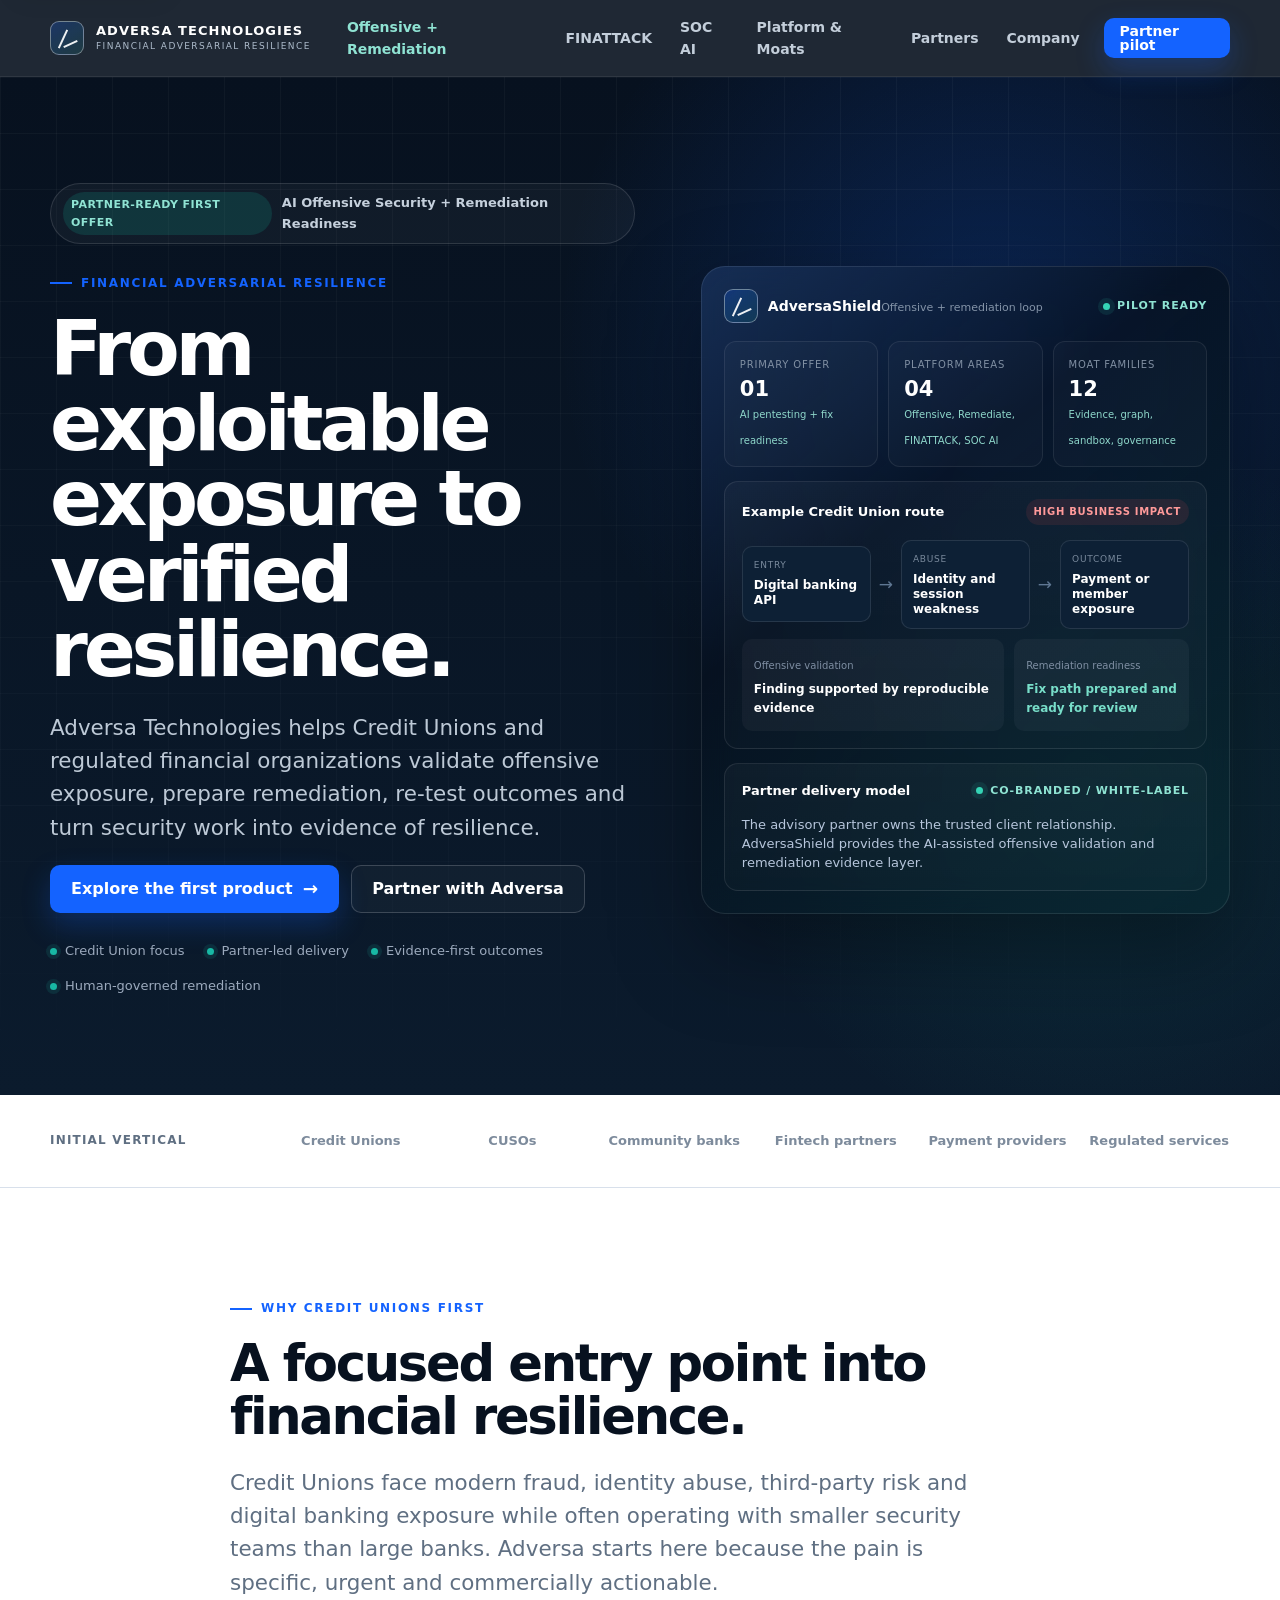
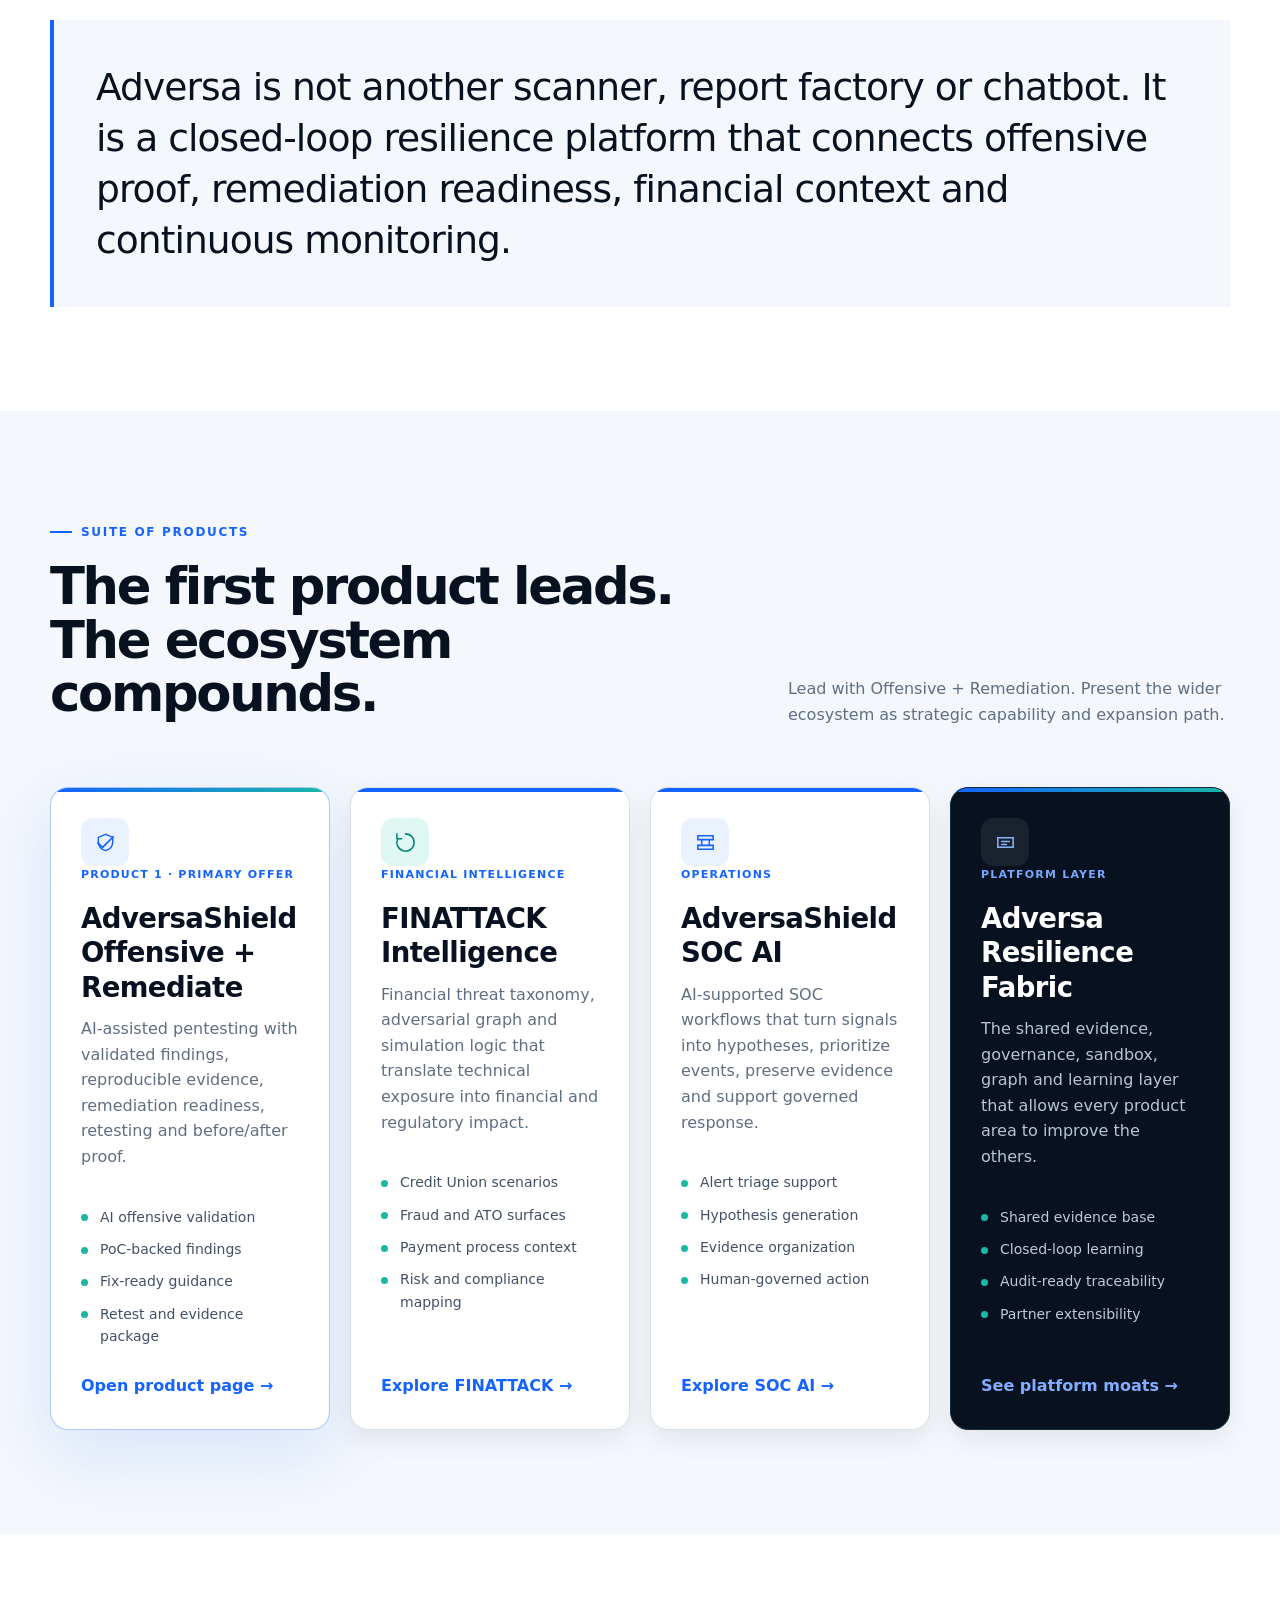
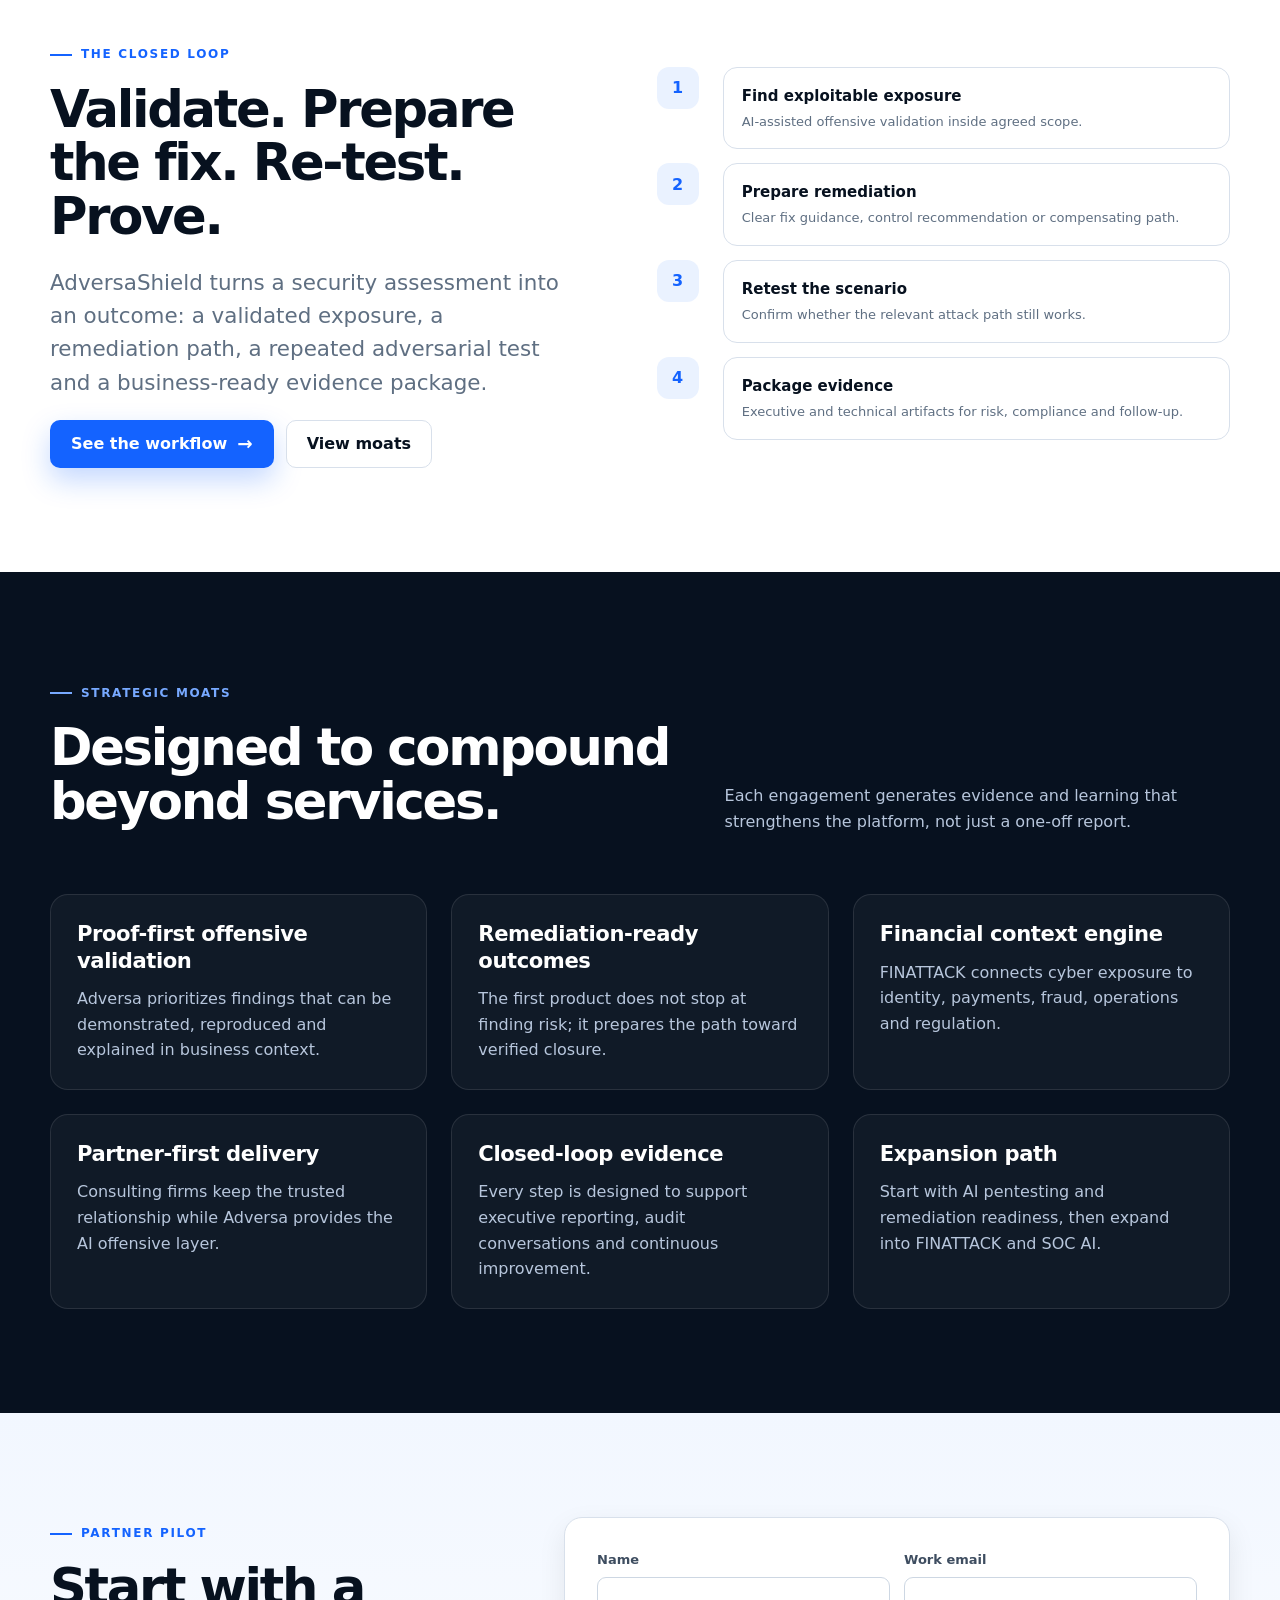
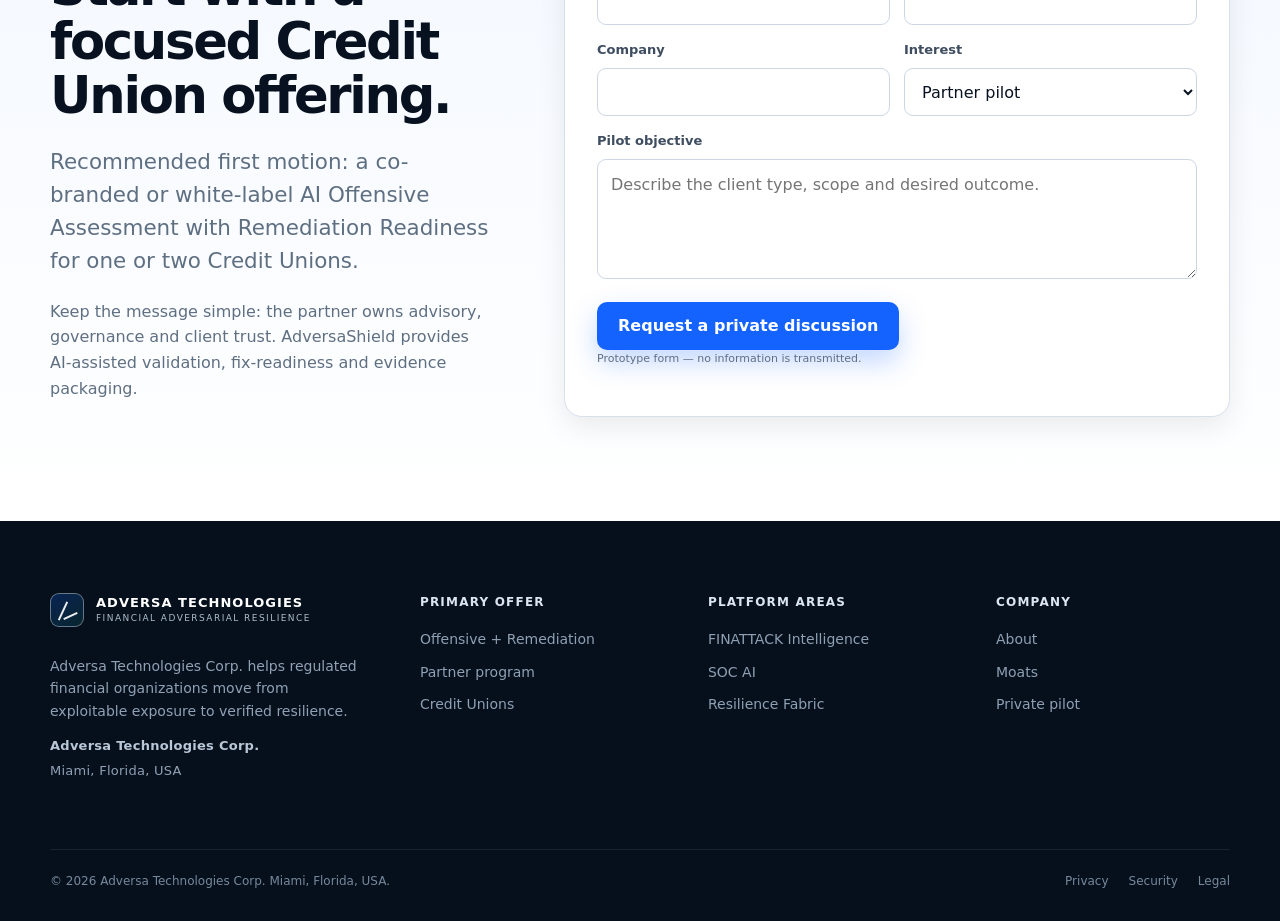
==== commit a25f58f1: "Reposition site around Offensive + Remediation for Credit Union partners. Updates the public pages w" ====
--- a/index.html
+++ b/index.html
@@ -1,111 +1,285 @@
 <!doctype html>
-    <html lang="en">
-    <head>
-      <meta charset="utf-8">
-      <meta name="viewport" content="width=device-width,initial-scale=1">
-      <meta name="theme-color" content="#07111f">
-      <meta name="description" content="Adversa Technologies builds adversarial resilience systems for financial institutions. Validate exploitable risk, remediate safely and prove the outcome.">
-      <title>Verified financial cyber resilience | Adversa Technologies</title>
-      <link rel="icon" href="assets/favicon.svg" type="image/svg+xml">
-      <link rel="stylesheet" href="assets/styles.css">
-    </head>
-    <body>
-
+<html lang="en">
+<head>
+  <meta charset="utf-8">
+  <meta name="viewport" content="width=device-width,initial-scale=1">
+  <meta name="theme-color" content="#07111f">
+  <meta name="description" content="Adversa Technologies builds AI offensive security and verified remediation capabilities for Credit Unions and regulated financial organizations.">
+  <title>Adversa Technologies | Financial adversarial resilience</title>
+  <link rel="icon" href="assets/favicon.svg" type="image/svg+xml">
+  <link rel="stylesheet" href="assets/styles.css">
+</head>
+<body>
 <a class="skip-link" href="#main">Skip to content</a>
 <header class="site-header">
   <div class="container nav-wrap">
     <a class="brand" href="index.html" aria-label="Adversa Technologies home">
       <span class="brand-mark" aria-hidden="true"></span>
-      <span class="brand-text"><strong>ADVERSA TECHNOLOGIES</strong><span>Adversarial resilience systems</span></span>
+      <span class="brand-text"><strong>ADVERSA TECHNOLOGIES</strong><span>Financial adversarial resilience</span></span>
     </a>
     <nav class="nav-links" aria-label="Primary navigation">
-      <a href="index.html#platform">Platform</a>
-      <div class="nav-dropdown">
-        <button type="button" aria-haspopup="true">Products</button>
-        <div class="dropdown-panel">
-          <a href="validate.html"><strong>AdversaShield Validate</strong><span>Financial-sector adversarial validation</span></a>
-          <a href="remediate.html"><strong>AdversaShield Remediate</strong><span>Controlled remediation and re-attack</span></a>
-          <a href="complete.html"><strong>AdversaShield Complete</strong><span>Closed-loop verified resilience</span></a>
-        </div>
-      </div>
-      <a href="finattack.html">FINATTACK Intelligence</a>
+      <a class="nav-product-highlight" href="offensive-remediation.html">Offensive + Remediation</a>
+      <a href="finattack.html">FINATTACK</a>
+      <a href="soc-ai.html">SOC AI</a>
+      <a href="platform.html">Platform & Moats</a>
+      <a href="partners.html">Partners</a>
       <a href="company.html">Company</a>
-      <a href="index.html#trust">Trust</a>
     </nav>
-    <div class="nav-cta"><a class="btn btn-primary btn-sm" href="index.html#contact">Request a private pilot</a></div>
+    <div class="nav-cta"><a class="btn btn-primary btn-sm" href="partners.html#contact">Partner pilot</a></div>
     <button class="menu-toggle" aria-label="Open navigation" aria-expanded="false"><span></span></button>
   </div>
 </header>
-
 
 <main id="main">
   <section class="hero">
     <div class="container hero-inner">
       <div class="hero-copy reveal">
+        <div class="hero-kicker"><span>Partner-ready first offer</span> AI Offensive Security + Remediation Readiness</div>
         <div class="eyebrow">Financial adversarial resilience</div>
-        <h1>From exploitable risk to verified resilience.</h1>
-        <p class="lead">Adversa Technologies helps financial institutions prove what attackers can exploit, remediate the exposure safely, and verify that the risk is actually gone.</p>
-        <div class="button-row"><a class="btn btn-primary btn-arrow" href="#contact">Request a private pilot</a><a class="btn btn-ghost" href="#platform">Explore AdversaShield</a></div>
-        <div class="hero-note"><span>Controlled scope</span><span>Human approval gates</span><span>Audit-ready evidence</span></div>
-      </div>
-      <div class="hero-panel reveal" aria-label="AdversaShield control room concept">
-        <div class="panel-top"><div class="panel-title"><span class="brand-mark"></span><div><strong>AdversaShield Control Room</strong><span>Financial attack-path validation</span></div></div><div class="status-live">Operational</div></div>
-        <div class="metric-row"><div class="metric"><span>Critical paths</span><strong>04</strong><small>2 newly validated</small></div><div class="metric"><span>Verified fixes</span><strong>18</strong><small>last 30 days</small></div><div class="metric"><span>Exposure trend</span><strong>−37%</strong><small>validated risk</small></div></div>
-        <div class="path-card"><div class="path-head"><strong>Attack path ASV-0427</strong><span class="risk-pill">High impact</span></div><div class="attack-path"><div class="path-node"><em>Entry</em><strong>Public API exposure</strong></div><div class="path-arrow">→</div><div class="path-node"><em>Identity</em><strong>Privileged session</strong></div><div class="path-arrow">→</div><div class="path-node"><em>Financial target</em><strong>Payment workflow</strong></div></div><div class="evidence-row"><div class="evidence-item"><span>Observed business impact</span><strong>Unauthorized transaction path</strong></div><div class="evidence-item"><span>Post-remediation state</span><strong class="verified">Re-attack blocked</strong></div></div></div>
-        <div class="path-card"><div class="path-head"><strong>Evidence chain</strong><span class="status-live">Verified</span></div><div class="flow"><div class="flow-row"><span class="flow-index">01</span><div><strong>Finding reproduced</strong><small>Validated in customer-defined scope</small></div><span class="flow-status">Evidence</span></div><div class="flow-row"><span class="flow-index">02</span><div><strong>Remediation tested</strong><small>Isolated build, control checks and rollback plan</small></div><span class="flow-status">Passed</span></div><div class="flow-row"><span class="flow-index">03</span><div><strong>Relevant attack repeated</strong><small>Exploit path no longer succeeds</small></div><span class="flow-status">Blocked</span></div></div></div>
-      </div>
-    </div>
-  </section>
-
-  <div class="logo-strip"><div class="container logo-strip-inner"><div class="logo-strip-label">Purpose-built for</div><div class="industry-label">Banks</div><div class="industry-label">Credit unions</div><div class="industry-label">Fintechs</div><div class="industry-label">Payment platforms</div><div class="industry-label">Financial infrastructure</div><div class="industry-label">Regulated services</div></div></div>
-
-  <section class="section" id="platform">
-    <div class="narrow reveal"><div class="eyebrow">The operating problem</div><h2>Security teams do not need more findings. They need proof.</h2><p class="lead">Scanners identify possible vulnerabilities. Pentests demonstrate some of them. Ticketing systems track remediation activity. None of these alone proves that a critical attack path was completely closed.</p></div>
-    <div class="container"><div class="statement reveal"><p>AdversaShield connects demonstrated exposure, controlled correction, automated re-attack and evidence of resolution in one financial-sector resilience platform.</p></div><div class="lifecycle reveal"><div class="lifecycle-step"><span>01</span><strong>Discover</strong><small>Map assets, identities, APIs and dependencies.</small></div><div class="lifecycle-step"><span>02</span><strong>Validate</strong><small>Demonstrate exploitable financial attack paths.</small></div><div class="lifecycle-step"><span>03</span><strong>Prioritize</strong><small>Rank by reachability and business impact.</small></div><div class="lifecycle-step"><span>04</span><strong>Remediate</strong><small>Build controlled code, configuration or IaC changes.</small></div><div class="lifecycle-step"><span>05</span><strong>Re-attack</strong><small>Repeat the relevant adversarial test.</small></div><div class="lifecycle-step"><span>06</span><strong>Prove</strong><small>Produce reviewable evidence of closure.</small></div><div class="lifecycle-step"><span>07</span><strong>Monitor</strong><small>Revalidate that the fix remains effective.</small></div></div></div>
-  </section>
-
-  <section class="section section-mist">
-    <div class="container"><div class="section-head reveal"><div><div class="eyebrow">One platform. Two products.</div><h2>Buy separately. Create more value together.</h2></div><p>Enter with adversarial validation, expand into verified remediation, or operate the complete closed loop.</p></div><div class="grid-3">
-      <article class="card product-card reveal"><div class="icon-box"><svg viewBox="0 0 24 24" fill="none" aria-hidden="true"><path d="M4 12.5 9 17l11-11" stroke="currentColor" stroke-width="1.8" stroke-linecap="round" stroke-linejoin="round"/><path d="M12 3.5 4.5 6.7v4.8c0 4.4 2.8 7.7 7.5 9 4.7-1.3 7.5-4.6 7.5-9V6.7L12 3.5Z" stroke="currentColor" stroke-width="1.5"/></svg></div><span class="product-label">AdversaShield Validate</span><h3>Prove what attackers can actually reach.</h3><p>Model and validate attack paths across applications, APIs, identities, cloud environments and external assets.</p><ul class="product-list"><li>Financial-sector scenarios</li><li>Critical-asset and attack-path modelling</li><li>Exploitability-based prioritisation</li><li>Reproducible evidence</li></ul><a class="card-link" href="validate.html">Explore Validate →</a></article>
-      <article class="card product-card teal reveal"><div class="icon-box teal"><svg viewBox="0 0 24 24" fill="none" aria-hidden="true"><path d="m14.5 5.5 4-4 4 4-4 4" stroke="currentColor" stroke-width="1.6" stroke-linecap="round" stroke-linejoin="round"/><path d="M18.5 1.5 9.8 10.2" stroke="currentColor" stroke-width="1.6"/><path d="M12.5 9.5 4 18v3h3l8.5-8.5" stroke="currentColor" stroke-width="1.6" stroke-linecap="round" stroke-linejoin="round"/><path d="m13 15 2 2 5-5" stroke="currentColor" stroke-width="1.8" stroke-linecap="round" stroke-linejoin="round"/></svg></div><span class="product-label">AdversaShield Remediate</span><h3>Fix the exposure. Verify the outcome.</h3><p>Convert validated findings into controlled remediation plans and prove the relevant attack no longer succeeds.</p><ul class="product-list"><li>Code, configuration and IaC corrections</li><li>Isolated build and test environments</li><li>Automated re-attack</li><li>Human approval and rollback</li></ul><a class="card-link" href="remediate.html">Explore Remediate →</a></article>
-      <article class="card product-card dark reveal"><div class="icon-box dark"><svg viewBox="0 0 24 24" fill="none" aria-hidden="true"><path d="M12 3a9 9 0 1 1-8.2 5.3" stroke="currentColor" stroke-width="1.6" stroke-linecap="round"/><path d="M3 3v5h5" stroke="currentColor" stroke-width="1.6" stroke-linecap="round" stroke-linejoin="round"/><path d="m8.2 12.4 2.3 2.3 5.4-5.4" stroke="currentColor" stroke-width="1.8" stroke-linecap="round" stroke-linejoin="round"/></svg></div><span class="product-label">AdversaShield Complete</span><h3>Continuous adversarial resilience.</h3><p>Unify validation and remediation in a closed loop that measures real, evidence-backed risk reduction.</p><ul class="product-list"><li>Shared data and evidence plane</li><li>End-to-end lifecycle traceability</li><li>Continuous revalidation</li><li>Audit-ready proof of resolution</li></ul><a class="card-link" href="complete.html">See the complete platform →</a></article>
-    </div></div>
+        <h1>From exploitable exposure to verified resilience.</h1>
+        <p class="lead">Adversa Technologies helps Credit Unions and regulated financial organizations validate offensive exposure, prepare remediation, re-test outcomes and turn security work into evidence of resilience.</p>
+        <div class="button-row">
+          <a class="btn btn-primary btn-arrow" href="offensive-remediation.html">Explore the first product</a>
+          <a class="btn btn-ghost" href="partners.html">Partner with Adversa</a>
+        </div>
+        <div class="hero-note">
+          <span>Credit Union focus</span>
+          <span>Partner-led delivery</span>
+          <span>Evidence-first outcomes</span>
+          <span>Human-governed remediation</span>
+        </div>
+      </div>
+      <div class="hero-panel reveal" aria-label="AdversaShield product control room concept">
+        <div class="panel-top">
+          <div class="panel-title">
+            <span class="brand-mark"></span>
+            <div><strong>AdversaShield</strong><span>Offensive + remediation loop</span></div>
+          </div>
+          <div class="status-live">Pilot ready</div>
+        </div>
+        <div class="metric-row">
+          <div class="metric"><span>Primary offer</span><strong>01</strong><small>AI pentesting + fix readiness</small></div>
+          <div class="metric"><span>Platform areas</span><strong>04</strong><small>Offensive, Remediate, FINATTACK, SOC AI</small></div>
+          <div class="metric"><span>Moat families</span><strong>12</strong><small>Evidence, graph, sandbox, governance</small></div>
+        </div>
+        <div class="path-card">
+          <div class="path-head"><strong>Example Credit Union route</strong><span class="risk-pill">High business impact</span></div>
+          <div class="attack-path">
+            <div class="path-node"><em>Entry</em><strong>Digital banking API</strong></div>
+            <div class="path-arrow">→</div>
+            <div class="path-node"><em>Abuse</em><strong>Identity and session weakness</strong></div>
+            <div class="path-arrow">→</div>
+            <div class="path-node"><em>Outcome</em><strong>Payment or member exposure</strong></div>
+          </div>
+          <div class="evidence-row">
+            <div class="evidence-item"><span>Offensive validation</span><strong>Finding supported by reproducible evidence</strong></div>
+            <div class="evidence-item"><span>Remediation readiness</span><strong class="verified">Fix path prepared and ready for review</strong></div>
+          </div>
+        </div>
+        <div class="path-card">
+          <div class="path-head"><strong>Partner delivery model</strong><span class="status-live">Co-branded / white-label</span></div>
+          <p>The advisory partner owns the trusted client relationship. AdversaShield provides the AI-assisted offensive validation and remediation evidence layer.</p>
+        </div>
+      </div>
+    </div>
+  </section>
+
+  <div class="logo-strip">
+    <div class="container logo-strip-inner">
+      <div class="logo-strip-label">Initial vertical</div>
+      <div class="industry-label">Credit Unions</div>
+      <div class="industry-label">CUSOs</div>
+      <div class="industry-label">Community banks</div>
+      <div class="industry-label">Fintech partners</div>
+      <div class="industry-label">Payment providers</div>
+      <div class="industry-label">Regulated services</div>
+    </div>
+  </div>
+
+  <section class="section" id="credit-unions">
+    <div class="narrow reveal">
+      <div class="eyebrow">Why Credit Unions first</div>
+      <h2>A focused entry point into financial resilience.</h2>
+      <p class="lead">Credit Unions face modern fraud, identity abuse, third-party risk and digital banking exposure while often operating with smaller security teams than large banks. Adversa starts here because the pain is specific, urgent and commercially actionable.</p>
+    </div>
+    <div class="container">
+      <div class="statement reveal">
+        <p>Adversa is not another scanner, report factory or chatbot. It is a closed-loop resilience platform that connects offensive proof, remediation readiness, financial context and continuous monitoring.</p>
+      </div>
+    </div>
+  </section>
+
+  <section class="section section-mist" id="products">
+    <div class="container">
+      <div class="section-head reveal">
+        <div>
+          <div class="eyebrow">Suite of products</div>
+          <h2>The first product leads. The ecosystem compounds.</h2>
+        </div>
+        <p>Lead with Offensive + Remediation. Present the wider ecosystem as strategic capability and expansion path.</p>
+      </div>
+      <div class="grid-4">
+        <article class="card product-card featured reveal">
+          <div class="icon-box"><svg viewBox="0 0 24 24" fill="none" aria-hidden="true"><path d="M4 12.5 9 17l11-11" stroke="currentColor" stroke-width="1.8" stroke-linecap="round" stroke-linejoin="round"/><path d="M12 3.5 4.5 6.7v4.8c0 4.4 2.8 7.7 7.5 9 4.7-1.3 7.5-4.6 7.5-9V6.7L12 3.5Z" stroke="currentColor" stroke-width="1.5"/></svg></div>
+          <span class="product-label">Product 1 · Primary offer</span>
+          <h3>AdversaShield Offensive + Remediate</h3>
+          <p>AI-assisted pentesting with validated findings, reproducible evidence, remediation readiness, retesting and before/after proof.</p>
+          <ul class="product-list">
+            <li>AI offensive validation</li>
+            <li>PoC-backed findings</li>
+            <li>Fix-ready guidance</li>
+            <li>Retest and evidence package</li>
+          </ul>
+          <a class="card-link" href="offensive-remediation.html">Open product page →</a>
+        </article>
+        <article class="card product-card reveal">
+          <div class="icon-box teal"><svg viewBox="0 0 24 24" fill="none" aria-hidden="true"><path d="M12 3a9 9 0 1 1-8.2 5.3" stroke="currentColor" stroke-width="1.6" stroke-linecap="round"/><path d="M3 3v5h5" stroke="currentColor" stroke-width="1.6" stroke-linecap="round" stroke-linejoin="round"/></svg></div>
+          <span class="product-label">Financial intelligence</span>
+          <h3>FINATTACK Intelligence</h3>
+          <p>Financial threat taxonomy, adversarial graph and simulation logic that translate technical exposure into financial and regulatory impact.</p>
+          <ul class="product-list">
+            <li>Credit Union scenarios</li>
+            <li>Fraud and ATO surfaces</li>
+            <li>Payment process context</li>
+            <li>Risk and compliance mapping</li>
+          </ul>
+          <a class="card-link" href="finattack.html">Explore FINATTACK →</a>
+        </article>
+        <article class="card product-card reveal">
+          <div class="icon-box"><svg viewBox="0 0 24 24" fill="none" aria-hidden="true"><path d="M4 5h16v4H4zM4 15h16v4H4z" stroke="currentColor" stroke-width="1.6"/><path d="M8 9v6M16 9v6" stroke="currentColor" stroke-width="1.6"/></svg></div>
+          <span class="product-label">Operations</span>
+          <h3>AdversaShield SOC AI</h3>
+          <p>AI-supported SOC workflows that turn signals into hypotheses, prioritize events, preserve evidence and support governed response.</p>
+          <ul class="product-list">
+            <li>Alert triage support</li>
+            <li>Hypothesis generation</li>
+            <li>Evidence organization</li>
+            <li>Human-governed action</li>
+          </ul>
+          <a class="card-link" href="soc-ai.html">Explore SOC AI →</a>
+        </article>
+        <article class="card product-card dark reveal">
+          <div class="icon-box dark"><svg viewBox="0 0 24 24" fill="none" aria-hidden="true"><path d="M4 7h16v10H4z" stroke="currentColor" stroke-width="1.6"/><path d="M8 11h8M8 14h5" stroke="currentColor" stroke-width="1.6" stroke-linecap="round"/></svg></div>
+          <span class="product-label">Platform layer</span>
+          <h3>Adversa Resilience Fabric</h3>
+          <p>The shared evidence, governance, sandbox, graph and learning layer that allows every product area to improve the others.</p>
+          <ul class="product-list">
+            <li>Shared evidence base</li>
+            <li>Closed-loop learning</li>
+            <li>Audit-ready traceability</li>
+            <li>Partner extensibility</li>
+          </ul>
+          <a class="card-link" href="platform.html">See platform moats →</a>
+        </article>
+      </div>
+    </div>
+  </section>
+
+  <section class="section">
+    <div class="container split">
+      <div class="reveal">
+        <div class="eyebrow">The closed loop</div>
+        <h2>Validate. Prepare the fix. Re-test. Prove.</h2>
+        <p class="lead">AdversaShield turns a security assessment into an outcome: a validated exposure, a remediation path, a repeated adversarial test and a business-ready evidence package.</p>
+        <div class="button-row">
+          <a class="btn btn-primary btn-arrow" href="offensive-remediation.html">See the workflow</a>
+          <a class="btn btn-secondary" href="platform.html#moats">View moats</a>
+        </div>
+      </div>
+      <div class="timeline reveal">
+        <div class="timeline-row"><span>1</span><div><strong>Find exploitable exposure</strong><small>AI-assisted offensive validation inside agreed scope.</small></div></div>
+        <div class="timeline-row"><span>2</span><div><strong>Prepare remediation</strong><small>Clear fix guidance, control recommendation or compensating path.</small></div></div>
+        <div class="timeline-row"><span>3</span><div><strong>Retest the scenario</strong><small>Confirm whether the relevant attack path still works.</small></div></div>
+        <div class="timeline-row"><span>4</span><div><strong>Package evidence</strong><small>Executive and technical artifacts for risk, compliance and follow-up.</small></div></div>
+      </div>
+    </div>
   </section>
 
   <section class="section section-dark">
-    <div class="container split">
-      <div class="reveal"><div class="eyebrow">FINATTACK Intelligence</div><h2>Financial context behind every attack path.</h2><p class="lead">FINATTACK combines a sector-specific threat taxonomy, a financial adversarial graph and intelligent digital-twin simulation. It connects technical exposure to identity, transactions, payment processes, business impact and regulatory context.</p><div class="button-row"><a class="btn btn-primary btn-arrow" href="finattack.html">Explore FINATTACK</a></div><div style="margin-top:34px"><div class="pillar"><span>01 · Taxonomy</span><h3>Classify threats in financial terms</h3><p>Threat actors, operational techniques, financial targets, regulatory implications and business impact.</p></div><div class="pillar"><span>02 · Graph intelligence</span><h3>Reveal hidden dependencies</h3><p>Correlate identities, devices, vulnerabilities, controls, campaigns, vendors and financial processes.</p></div><div class="pillar"><span>03 · Simulation</span><h3>Explore plausible future paths</h3><p>Use a controlled digital twin to evaluate scenarios without disrupting production systems.</p></div></div></div>
-      <div class="intelligence-panel reveal" aria-label="FINATTACK financial adversarial graph concept"><span class="graph-line l1"></span><span class="graph-line l2"></span><span class="graph-line l3"></span><span class="graph-line l4"></span><span class="graph-line l5"></span><span class="graph-line l6"></span><div class="graph-node n1"><small>Threat actor</small><strong>Financial crime group</strong></div><div class="graph-node n2"><small>Operational layer</small><strong>Credential abuse</strong></div><div class="graph-node n3"><small>Dynamic risk</small><strong>New device + anomaly</strong></div><div class="graph-node n4"><small>Control</small><strong>Adaptive authentication</strong></div><div class="graph-node n5"><small>Regulatory layer</small><strong>Control obligation</strong></div><div class="graph-node n6"><small>Business impact</small><strong>Transaction exposure</strong></div><div class="graph-node center"><small>Financial target</small><strong>Payment workflow</strong></div></div>
-    </div>
-  </section>
-
-  <section class="section section-mist">
-    <div class="container"><div class="section-head reveal"><div><div class="eyebrow">Designed for the decision maker</div><h2>One evidence base. Different operational outcomes.</h2></div></div><div class="audience-tabs reveal"><div class="tab-buttons"><button class="tab-button active" data-tab="ciso">CISO</button><button class="tab-button" data-tab="appsec">AppSec & VM</button><button class="tab-button" data-tab="redteam">Red Team</button><button class="tab-button" data-tab="risk">Risk & compliance</button></div><div><div class="tab-panel active" id="ciso"><p class="tab-quote">“Demonstrate real risk reduction—not only fewer tickets.”</p><ul class="tab-list"><li>Business-impact view of exploitable paths</li><li>Evidence of closure for executive reporting</li><li>Trend measurement based on validated exposure</li><li>Controlled adoption for regulated environments</li></ul></div><div class="tab-panel" id="appsec"><p class="tab-quote">“Focus engineering effort on what is reachable and exploitable.”</p><ul class="tab-list"><li>Actionable remediation plans</li><li>Code, configuration and IaC coverage</li><li>Isolated validation before production</li><li>Re-attack after every relevant change</li></ul></div><div class="tab-panel" id="redteam"><p class="tab-quote">“Turn each validated finding into a reproducible remediation and re-test path.”</p><ul class="tab-list"><li>Financial-sector attack scenarios</li><li>Reusable evidence and test procedures</li><li>Continuous revalidation</li><li>Shared workflow with engineering teams</li></ul></div><div class="tab-panel" id="risk"><p class="tab-quote">“Obtain auditable evidence that exposure was corrected and verified.”</p><ul class="tab-list"><li>Traceable evidence chain</li><li>Link technical risk to financial processes</li><li>Human approval before production change</li><li>Explicit unknown-state and rollback handling</li></ul></div></div></div></div>
-  </section>
-
-  <section class="section section-navy" id="trust">
-    <div class="container split reverse"><div class="reveal"><div class="eyebrow">Safe and controlled by design</div><h2>Built for environments where trust must be demonstrated.</h2><p class="lead">AdversaShield is designed around customer-defined scope, environment isolation, least privilege, human control and reviewable evidence.</p><ul class="trust-list"><li>Customer-defined rules of engagement and explicit authorization</li><li>Tenant and environment isolation across every workflow</li><li>No secret material stored in the operational graph</li><li>Human approval before production changes</li><li>Immutable evidence, provenance and audit trails</li><li>Explicit rollback plans and unknown-state handling</li></ul></div><div class="trust-board reveal"><div class="trust-item"><span>Control</span><strong>Human approval gates</strong><p>Remediations are generated and verified in controlled environments before customer-authorized deployment.</p></div><div class="trust-item"><span>Isolation</span><strong>Separated environments</strong><p>Validation and remediation activities preserve tenant, environment and evidence boundaries.</p></div><div class="trust-item"><span>Evidence</span><strong>Reproducible results</strong><p>Every claim is connected to observed behavior, test inputs and post-remediation state.</p></div><div class="trust-item"><span>Governance</span><strong>Scoped operations</strong><p>Rules of engagement and allowed actions are explicit, versioned and reviewable.</p></div></div></div>
+    <div class="container">
+      <div class="section-head reveal">
+        <div>
+          <div class="eyebrow">Strategic moats</div>
+          <h2>Designed to compound beyond services.</h2>
+        </div>
+        <p>Each engagement generates evidence and learning that strengthens the platform, not just a one-off report.</p>
+      </div>
+      <div class="grid-3">
+        <article class="card dark-card reveal"><h3>Proof-first offensive validation</h3><p>Adversa prioritizes findings that can be demonstrated, reproduced and explained in business context.</p></article>
+        <article class="card dark-card reveal"><h3>Remediation-ready outcomes</h3><p>The first product does not stop at finding risk; it prepares the path toward verified closure.</p></article>
+        <article class="card dark-card reveal"><h3>Financial context engine</h3><p>FINATTACK connects cyber exposure to identity, payments, fraud, operations and regulation.</p></article>
+        <article class="card dark-card reveal"><h3>Partner-first delivery</h3><p>Consulting firms keep the trusted relationship while Adversa provides the AI offensive layer.</p></article>
+        <article class="card dark-card reveal"><h3>Closed-loop evidence</h3><p>Every step is designed to support executive reporting, audit conversations and continuous improvement.</p></article>
+        <article class="card dark-card reveal"><h3>Expansion path</h3><p>Start with AI pentesting and remediation readiness, then expand into FINATTACK and SOC AI.</p></article>
+      </div>
+    </div>
   </section>
 
   <section class="section section-blue-soft" id="contact">
-    <div class="container contact-grid"><div class="reveal"><div class="eyebrow">Private design partner program</div><h2>Validate the platform against a focused, high-value use case.</h2><p class="lead">Selected financial institutions receive early access, direct product input and a controlled pilot focused on agreed critical assets and sector-specific scenarios.</p><p class="text-muted">Recommended pilot scope: one application or API, one identity path, one critical financial process and a defined evidence package.</p></div><form class="contact-form reveal" data-demo-form><div class="form-row"><div class="form-field"><label for="name">Name</label><input id="name" name="name" required></div><div class="form-field"><label for="email">Work email</label><input id="email" name="email" type="email" required></div></div><div class="form-row"><div class="form-field"><label for="company">Institution</label><input id="company" name="company" required></div><div class="form-field"><label for="type">Institution type</label><select id="type" name="type"><option>Bank</option><option>Credit union</option><option>Fintech</option><option>Payment platform</option><option>Insurance / regulated services</option><option>Other</option></select></div></div><div class="form-field"><label for="interest">Primary interest</label><select id="interest" name="interest"><option>AdversaShield Validate</option><option>AdversaShield Remediate</option><option>AdversaShield Complete</option><option>FINATTACK Intelligence</option></select></div><div class="form-field"><label for="message">Pilot objective</label><textarea id="message" name="message" placeholder="Describe the critical system, process or risk you want to evaluate."></textarea></div><button class="btn btn-primary" type="submit">Request a private discussion</button><p class="form-note">Prototype form—no information is transmitted.</p><div class="form-success" role="status">Thank you. The prototype has captured the interaction locally.</div></form></div>
+    <div class="container contact-grid">
+      <div class="reveal">
+        <div class="eyebrow">Partner pilot</div>
+        <h2>Start with a focused Credit Union offering.</h2>
+        <p class="lead">Recommended first motion: a co-branded or white-label AI Offensive Assessment with Remediation Readiness for one or two Credit Unions.</p>
+        <p class="text-muted">Keep the message simple: the partner owns advisory, governance and client trust. AdversaShield provides AI-assisted validation, fix-readiness and evidence packaging.</p>
+      </div>
+      <form class="contact-form reveal" data-demo-form>
+        <div class="form-row">
+          <div class="form-field"><label for="name">Name</label><input id="name" name="name" required></div>
+          <div class="form-field"><label for="email">Work email</label><input id="email" name="email" type="email" required></div>
+        </div>
+        <div class="form-row">
+          <div class="form-field"><label for="company">Company</label><input id="company" name="company" required></div>
+          <div class="form-field">
+            <label for="type">Interest</label>
+            <select id="type" name="type">
+              <option>Partner pilot</option>
+              <option>Credit Union assessment</option>
+              <option>Offensive + Remediation</option>
+              <option>FINATTACK expansion</option>
+            </select>
+          </div>
+        </div>
+        <div class="form-field"><label for="message">Pilot objective</label><textarea id="message" name="message" placeholder="Describe the client type, scope and desired outcome."></textarea></div>
+        <button class="btn btn-primary" type="submit">Request a private discussion</button>
+        <p class="form-note">Prototype form — no information is transmitted.</p>
+        <div class="form-success" role="status">Thank you. The prototype captured the interaction locally.</div>
+      </form>
+    </div>
   </section>
 </main>
-
 
 <footer class="site-footer">
   <div class="container footer-main">
     <div class="footer-brand">
-      <a class="brand" href="index.html"><span class="brand-mark" aria-hidden="true"></span><span class="brand-text"><strong>ADVERSA TECHNOLOGIES</strong><span>Adversarial resilience systems</span></span></a>
-      <p>We build adversarial systems that transform cyber exposure into verified resilience for financial institutions.</p>
-    </div>
-    <div class="footer-col"><h4>Products</h4><a href="validate.html">Validate</a><a href="remediate.html">Remediate</a><a href="complete.html">Complete</a></div>
-    <div class="footer-col"><h4>Intelligence</h4><a href="finattack.html">FINATTACK</a><a href="finattack.html#taxonomy">Financial taxonomy</a><a href="finattack.html#digital-twin">Digital twin simulation</a></div>
-    <div class="footer-col"><h4>Company</h4><a href="company.html">About</a><a href="index.html#trust">Trust by design</a><a href="index.html#contact">Design partner program</a></div>
-  </div>
-  <div class="container footer-bottom"><span>© <span data-year></span> Adversa Technologies. Prototype corporate website.</span><div class="footer-bottom-links"><a href="#">Privacy</a><a href="#">Security</a><a href="#">Legal</a></div></div>
+      <a class="brand" href="index.html"><span class="brand-mark" aria-hidden="true"></span><span class="brand-text"><strong>ADVERSA TECHNOLOGIES</strong><span>Financial adversarial resilience</span></span></a>
+      <p>Adversa Technologies Corp. helps regulated financial organizations move from exploitable exposure to verified resilience.</p>
+      <p class="footer-address">Adversa Technologies Corp.<span>Miami, Florida, USA</span></p>
+    </div>
+    <div class="footer-col">
+      <h4>Primary offer</h4>
+      <a href="offensive-remediation.html">Offensive + Remediation</a>
+      <a href="partners.html">Partner program</a>
+      <a href="index.html#credit-unions">Credit Unions</a>
+    </div>
+    <div class="footer-col">
+      <h4>Platform areas</h4>
+      <a href="finattack.html">FINATTACK Intelligence</a>
+      <a href="soc-ai.html">SOC AI</a>
+      <a href="platform.html">Resilience Fabric</a>
+    </div>
+    <div class="footer-col">
+      <h4>Company</h4>
+      <a href="company.html">About</a>
+      <a href="platform.html#moats">Moats</a>
+      <a href="partners.html#contact">Private pilot</a>
+    </div>
+  </div>
+  <div class="container footer-bottom">
+    <span>&copy; <span data-year></span> Adversa Technologies Corp. Miami, Florida, USA.</span>
+    <div class="footer-bottom-links"><a href="#">Privacy</a><a href="#">Security</a><a href="#">Legal</a></div>
+  </div>
 </footer>
 <script src="assets/app.js"></script>
-
-    </body>
-    </html>+</body>
+</html>
--- a/assets/styles.css
+++ b/assets/styles.css
@@ -62,6 +62,9 @@
 .section-navy { background: var(--navy); color: #fff; }
 .section-mist { background: var(--mist); }
 .section-blue-soft { background: linear-gradient(180deg, #f2f7ff 0%, #fff 100%); }
+.section-dark .section-head p,
+.section-navy .section-head p { color: #b7c6dc; }
+.section-dark .product-label { color: #78a8ff; }
 
 .eyebrow {
   display: inline-flex;
@@ -656,6 +659,14 @@
 .site-footer { background: #06101d; color: #fff; }
 .footer-main { display: grid; grid-template-columns: 1.35fr repeat(3,1fr); gap: 54px; padding: 72px 0 54px; }
 .footer-brand p { max-width: 390px; margin-top: 20px; color: #91a1b4; font-size: 14px; }
+.footer-address {
+  margin-top: 14px !important;
+  color: #b9c7d7 !important;
+  font-size: 13px !important;
+  font-weight: 700;
+  letter-spacing: .02em;
+}
+.footer-address span { display: block; margin-top: 4px; color: #91a1b4; font-weight: 500; }
 .footer-col h4 { margin-bottom: 16px; color: #dce5ef; font-size: 12px; letter-spacing: .1em; text-transform: uppercase; }
 .footer-col a { display: block; margin: 10px 0; color: #8fa0b3; font-size: 14px; }
 .footer-col a:hover { color: #fff; }
@@ -664,6 +675,226 @@
 
 .reveal { opacity: 0; transform: translateY(18px); transition: opacity .65s ease, transform .65s ease; }
 .reveal.visible { opacity: 1; transform: translateY(0); }
+
+/* Redesign content components — same corporate tokens */
+.nav-product-highlight {
+  padding: 8px 12px !important;
+  border-radius: 999px;
+  background: rgba(24,184,164,.14);
+  color: #8fe3d3 !important;
+}
+.nav-product-highlight:hover { background: rgba(24,184,164,.22); color: #fff !important; }
+.hero-kicker {
+  display: inline-flex;
+  align-items: center;
+  gap: 10px;
+  margin-bottom: 22px;
+  padding: 8px 12px;
+  border: 1px solid rgba(255,255,255,.12);
+  border-radius: 999px;
+  background: rgba(255,255,255,.04);
+  color: #c5d0dc;
+  font-size: 13px;
+  font-weight: 750;
+}
+.hero-kicker span {
+  padding: 4px 8px;
+  border-radius: 999px;
+  background: rgba(24,184,164,.16);
+  color: #8fe3d3;
+  font-size: 11px;
+  font-weight: 820;
+  letter-spacing: .04em;
+  text-transform: uppercase;
+}
+.breadcrumb {
+  margin-bottom: 18px;
+  color: #8fa0b3;
+  font-size: 13px;
+  font-weight: 700;
+}
+.badge-row { display: flex; flex-wrap: wrap; gap: 8px; margin-top: 24px; }
+.badge {
+  padding: 7px 11px;
+  border: 1px solid rgba(255,255,255,.12);
+  border-radius: 999px;
+  background: rgba(255,255,255,.04);
+  color: #b9c7d7;
+  font-size: 12px;
+  font-weight: 750;
+}
+.badge.teal { border-color: rgba(24,184,164,.28); background: rgba(24,184,164,.12); color: #8fe3d3; }
+.callout {
+  margin-top: 24px;
+  padding: 22px 24px;
+  border-left: 4px solid var(--blue);
+  border-radius: 0 14px 14px 0;
+  background: var(--mist);
+}
+.callout p { margin: 0; color: #43546a; font-size: 17px; line-height: 1.5; }
+.quote-card {
+  padding: 36px;
+  border: 1px solid var(--line);
+  border-radius: 20px;
+  background: #fff;
+  box-shadow: var(--shadow-sm);
+}
+.quote-card p {
+  margin: 0;
+  font-size: clamp(1.35rem, 2.4vw, 1.85rem);
+  line-height: 1.28;
+  letter-spacing: -.03em;
+}
+.quote-card span { display: block; margin-top: 18px; color: var(--muted); font-size: 13px; font-weight: 800; letter-spacing: .06em; text-transform: uppercase; }
+.timeline { display: grid; gap: 14px; }
+.timeline-row { display: grid; grid-template-columns: 52px 1fr; gap: 14px; align-items: start; }
+.timeline-row > span {
+  width: 42px;
+  height: 42px;
+  display: grid;
+  place-items: center;
+  border-radius: 12px;
+  background: var(--sky-soft);
+  color: var(--blue);
+  font-weight: 820;
+}
+.timeline-row > div {
+  padding: 16px 18px;
+  border: 1px solid var(--line);
+  border-radius: 14px;
+  background: #fff;
+}
+.timeline-row strong { display: block; font-size: 15px; }
+.timeline-row small { display: block; margin-top: 4px; color: var(--muted); font-size: 13px; }
+.partner-band {
+  padding: 48px;
+  border-radius: 28px;
+  background: linear-gradient(130deg, #0e2950, #07111f 68%);
+  color: #fff;
+  box-shadow: var(--shadow);
+}
+.partner-band .lead { color: #b8c6d6; }
+.partner-band .eyebrow { color: #77a9ff; }
+.partner-list { display: grid; grid-template-columns: repeat(3,1fr); gap: 14px; margin-top: 28px; }
+.partner-list > div {
+  padding: 18px;
+  border: 1px solid rgba(255,255,255,.1);
+  border-radius: 14px;
+  background: rgba(255,255,255,.04);
+}
+.partner-list strong { display: block; color: #fff; }
+.partner-list small { display: block; margin-top: 6px; color: #9eafc1; font-size: 13px; }
+.moat-board { display: grid; grid-template-columns: repeat(2,minmax(0,1fr)); gap: 18px; }
+.moat-card {
+  position: relative;
+  overflow: hidden;
+  padding: 26px;
+  border: 1px solid var(--line);
+  border-radius: 18px;
+  background: #fff;
+  box-shadow: var(--shadow-sm);
+}
+.moat-card::after {
+  content: "";
+  position: absolute;
+  right: -20px;
+  top: -20px;
+  width: 80px;
+  height: 80px;
+  border-radius: 50%;
+  background: rgba(20,99,255,.08);
+}
+.moat-card span {
+  display: inline-block;
+  margin-bottom: 12px;
+  color: var(--blue);
+  font-size: 11px;
+  font-weight: 820;
+  letter-spacing: .1em;
+  text-transform: uppercase;
+}
+.moat-card h3 { font-size: 1.15rem; }
+.moat-card p { margin: 0; color: var(--muted); font-size: 14px; }
+.fabric { display: grid; gap: 12px; }
+.fabric-row { display: grid; grid-template-columns: 110px 1fr; gap: 14px; align-items: center; }
+.fabric-label {
+  color: var(--muted);
+  font-size: 11px;
+  font-weight: 820;
+  letter-spacing: .1em;
+  text-transform: uppercase;
+}
+.fabric-box {
+  padding: 16px 18px;
+  border: 1px solid var(--line);
+  border-radius: 14px;
+  background: #fff;
+}
+.fabric-box strong { display: block; font-size: 14px; }
+.fabric-box small { display: block; margin-top: 4px; color: var(--muted); font-size: 12px; }
+.plain-list { margin: 0; padding: 0; list-style: none; display: grid; gap: 14px; }
+.plain-list li {
+  position: relative;
+  padding-left: 22px;
+  color: #405167;
+  font-size: 15px;
+}
+.plain-list li::before {
+  content: "";
+  position: absolute;
+  left: 0;
+  top: .65em;
+  width: 8px;
+  height: 8px;
+  border-radius: 50%;
+  background: var(--teal);
+}
+.card.dark-card {
+  padding: 26px;
+  border-color: rgba(255,255,255,.1);
+  background: rgba(255,255,255,.04);
+  color: #fff;
+  box-shadow: none;
+}
+.card.dark-card p { color: #b7c6dc; margin: 0; }
+.product-card.featured {
+  border-color: rgba(20,99,255,.35);
+  box-shadow: 0 24px 70px rgba(20,99,255,.12);
+}
+.product-card.featured::before {
+  background: linear-gradient(90deg, var(--blue), var(--teal));
+}
+.lifecycle.cols-5 { grid-template-columns: repeat(5,1fr); }
+.comparison-wrap { overflow-x: auto; }
+.comparison {
+  width: 100%;
+  min-width: 680px;
+  border-collapse: separate;
+  border-spacing: 0;
+  overflow: hidden;
+  border: 1px solid rgba(255,255,255,.1);
+  border-radius: 16px;
+  background: rgba(255,255,255,.03);
+}
+.comparison th,
+.comparison td {
+  padding: 17px 18px;
+  border-bottom: 1px solid rgba(255,255,255,.08);
+  text-align: left;
+  vertical-align: top;
+}
+.comparison tr:last-child td { border-bottom: 0; }
+.comparison th {
+  background: rgba(255,255,255,.05);
+  color: #fff;
+  font-size: 13px;
+  letter-spacing: .04em;
+}
+.comparison td { color: #b7c6dc; font-size: 14px; }
+.comparison td:first-child { color: #fff; font-weight: 760; }
+.comparison td:nth-child(3) { color: #8fe3d3; font-weight: 700; }
+.feature-card.light-card { min-height: 0; }
+.path-card > p { margin: 10px 0 0; color: #b7c6dc; font-size: 13px; line-height: 1.45; }
 
 @media (max-width: 1060px) {
   .nav-links { display: none; position: fixed; inset: 76px 0 0; z-index: 90; padding: 28px 24px; background: #07111f; overflow-y: auto; }
@@ -686,6 +917,9 @@
   .logo-strip-label { grid-column: 1 / -1; text-align: center; }
   .footer-main { grid-template-columns: 1.4fr repeat(2,1fr); }
   .footer-col:last-child { grid-column: 2 / 3; }
+  .lifecycle.cols-5 { grid-template-columns: repeat(3,1fr); }
+  .partner-list, .moat-board { grid-template-columns: 1fr 1fr; }
+  .fabric-row { grid-template-columns: 90px 1fr; }
 }
 
 @media (max-width: 760px) {
@@ -743,6 +977,10 @@
   .footer-main { grid-template-columns: 1fr; }
   .footer-col:last-child { grid-column: auto; }
   .logo-strip-inner { grid-template-columns: repeat(2,1fr); }
+  .lifecycle.cols-5 { grid-template-columns: 1fr; }
+  .partner-list, .moat-board { grid-template-columns: 1fr; }
+  .partner-band { padding: 32px 24px; }
+  .fabric-row { grid-template-columns: 1fr; gap: 8px; }
 }
 
 @media (prefers-reduced-motion: reduce) {
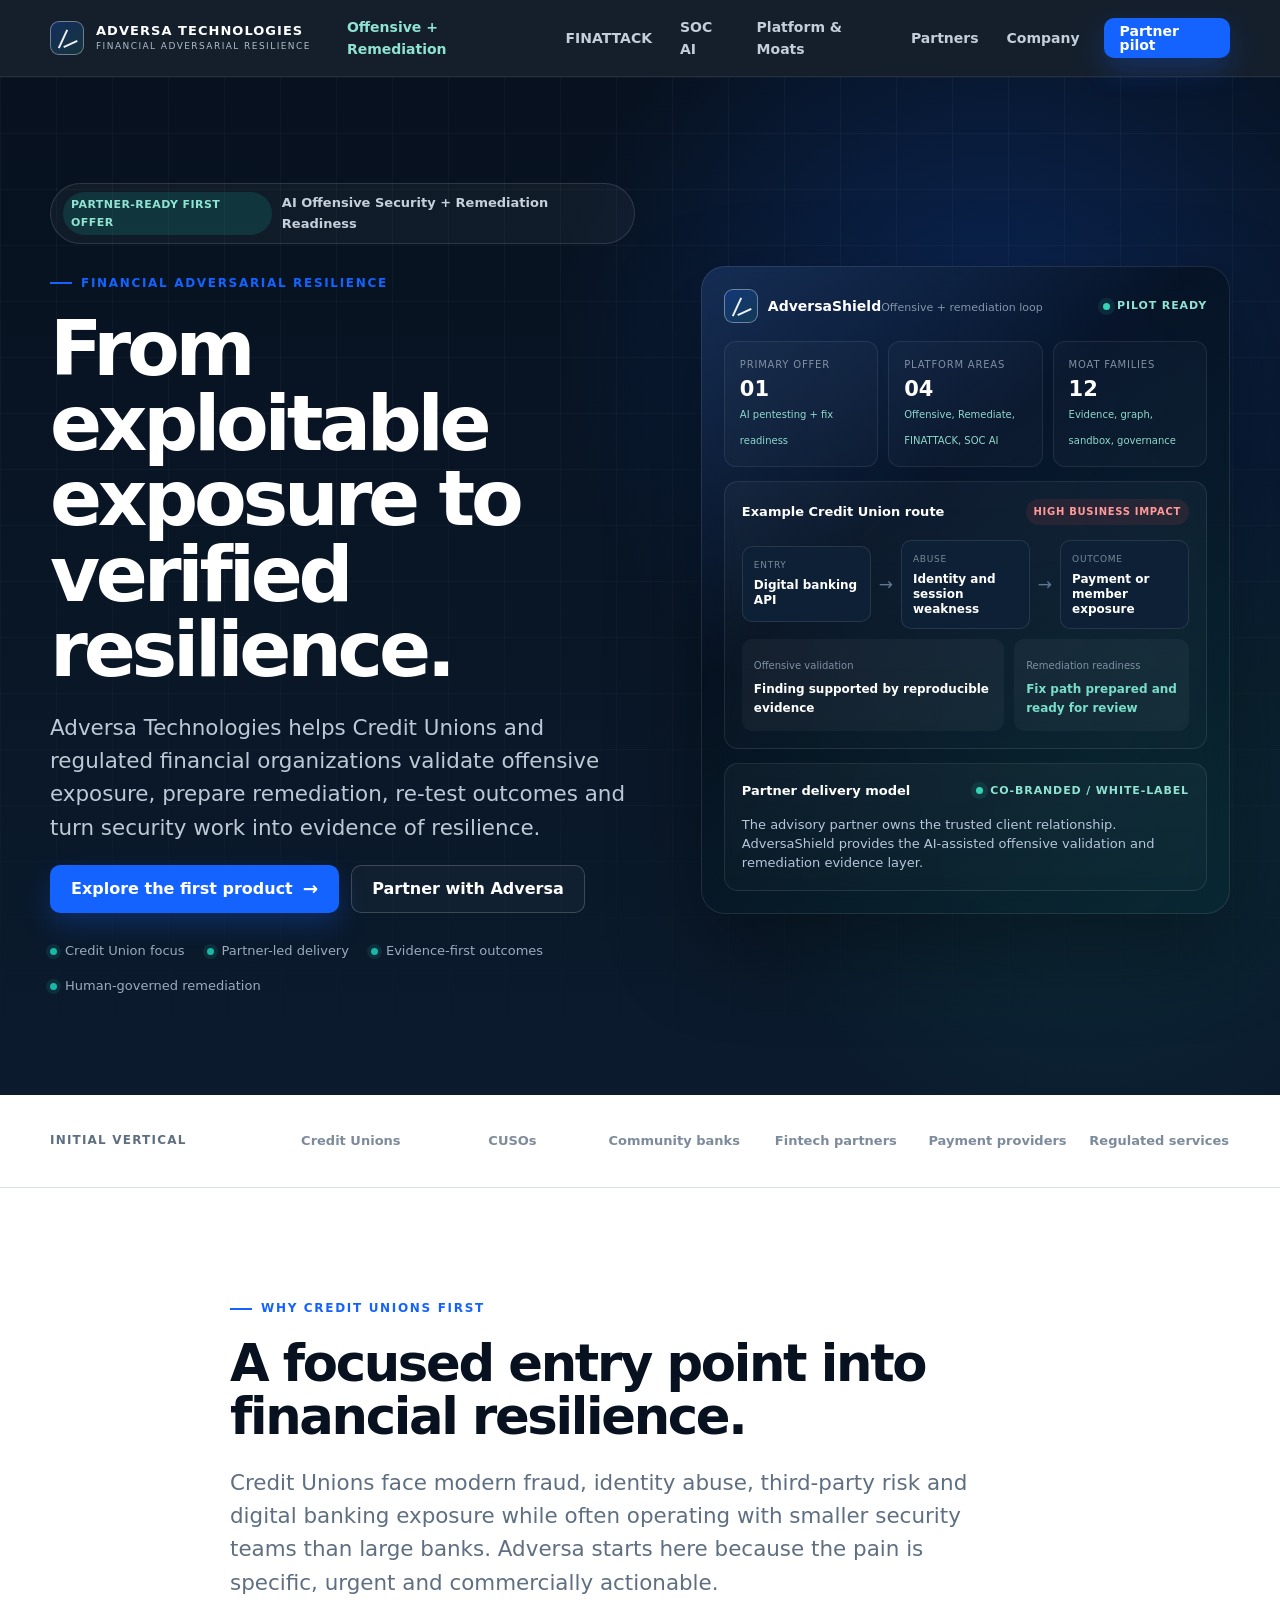
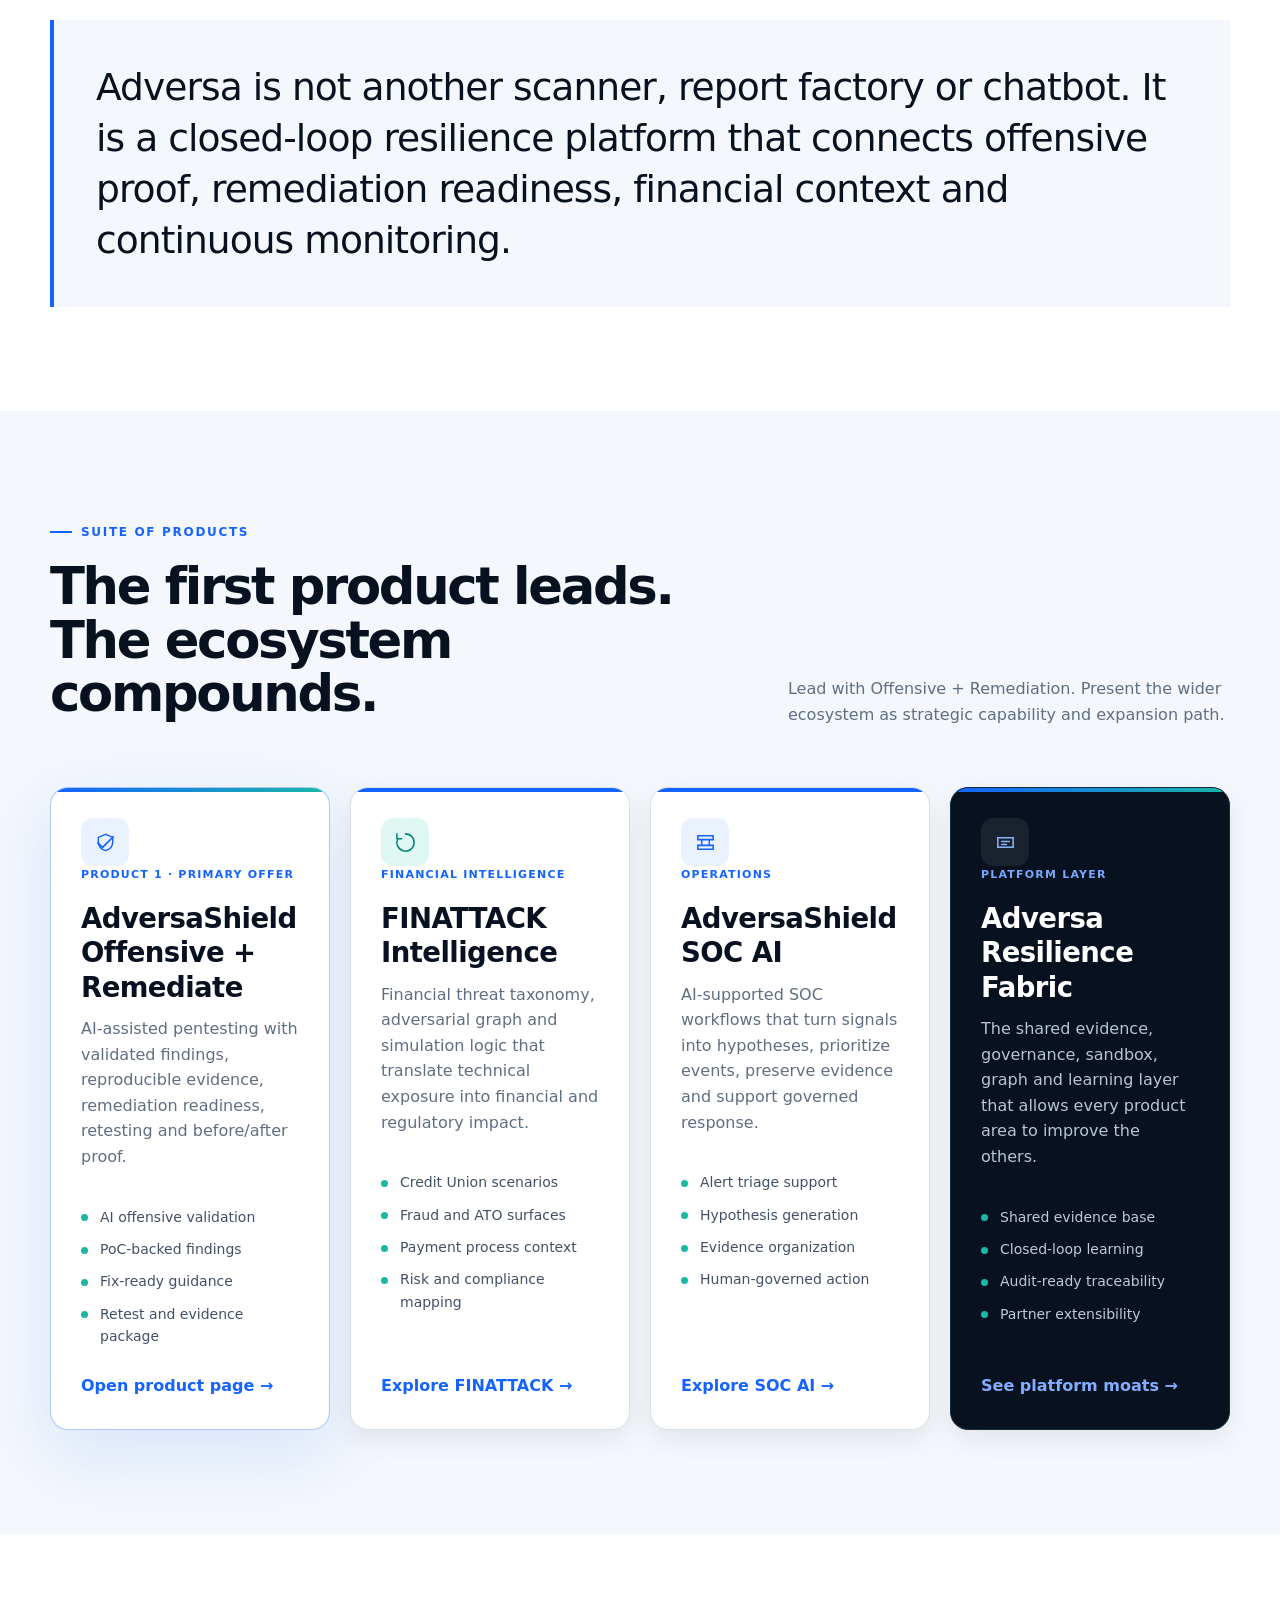
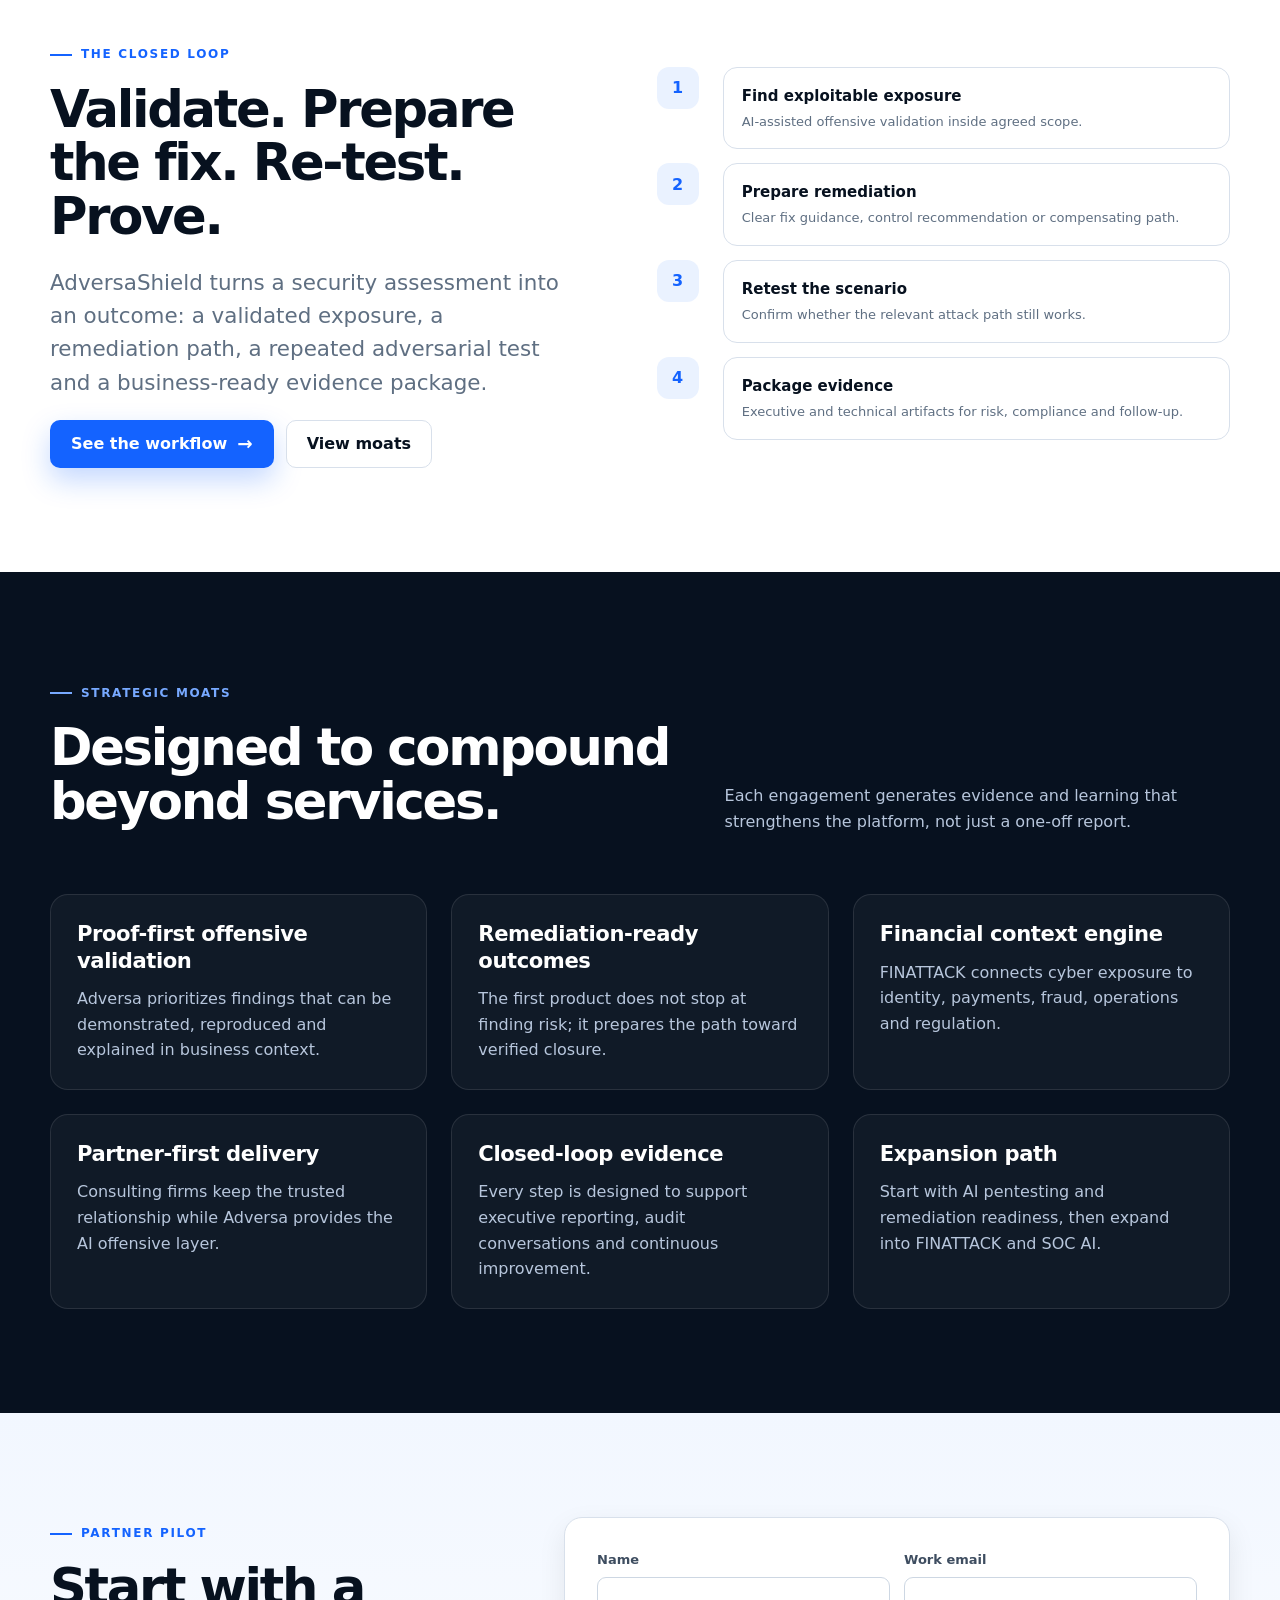
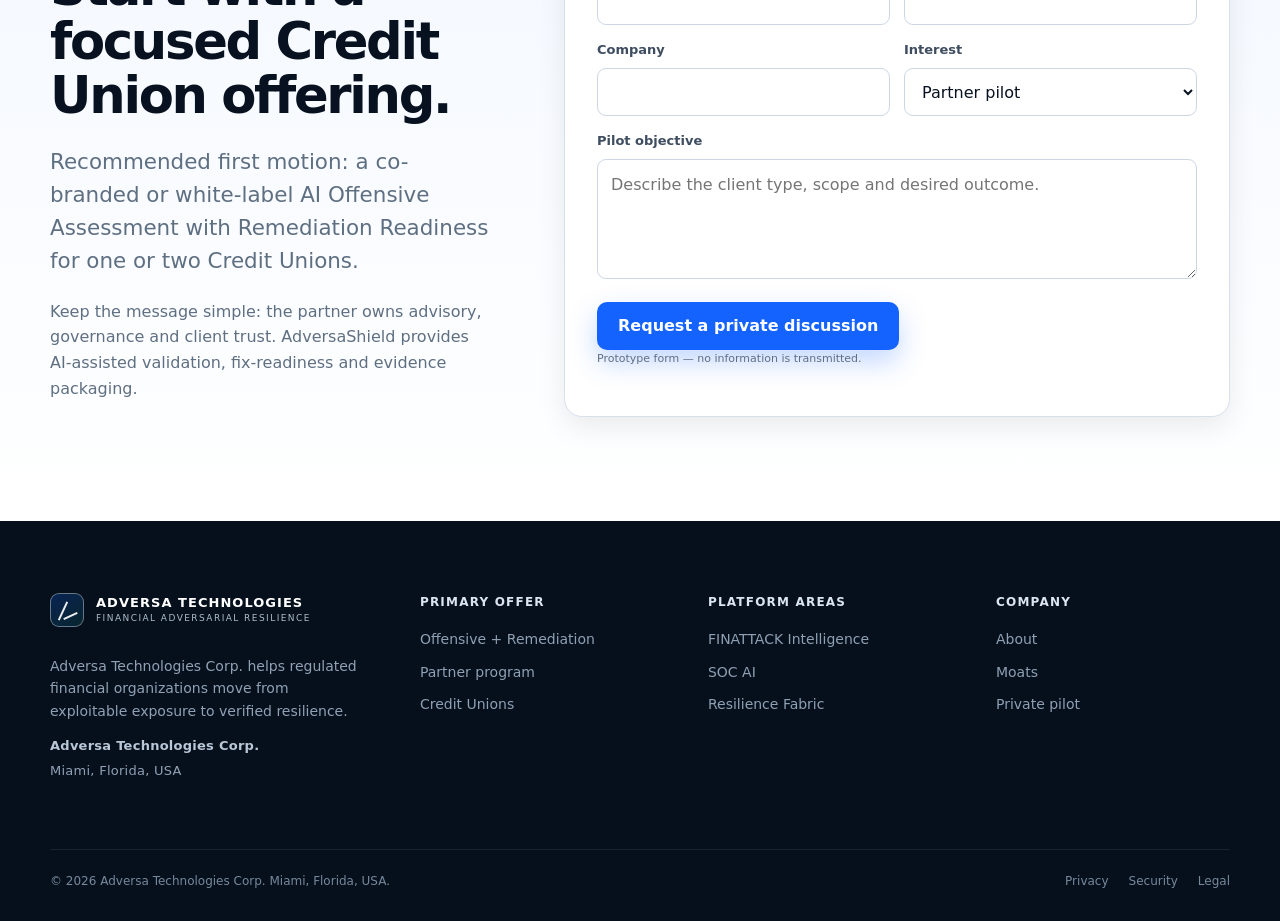
==== commit 0b0a6bcc: "Fix mobile nav by portaling the drawer outside the header. Move the menu to document.body on small s" ====
--- a/index.html
+++ b/index.html
@@ -7,7 +7,7 @@
   <meta name="description" content="Adversa Technologies builds AI offensive security and verified remediation capabilities for Credit Unions and regulated financial organizations.">
   <title>Adversa Technologies | Financial adversarial resilience</title>
   <link rel="icon" href="assets/favicon.svg" type="image/svg+xml">
-  <link rel="stylesheet" href="assets/styles.css">
+  <link rel="stylesheet" href="assets/styles.css?v=3">
 </head>
 <body>
 <a class="skip-link" href="#main">Skip to content</a>
@@ -280,6 +280,6 @@
     <div class="footer-bottom-links"><a href="#">Privacy</a><a href="#">Security</a><a href="#">Legal</a></div>
   </div>
 </footer>
-<script src="assets/app.js"></script>
+<script src="assets/app.js?v=3"></script>
 </body>
 </html>
--- a/assets/styles.css
+++ b/assets/styles.css
@@ -123,14 +123,16 @@
 .site-header {
   position: sticky;
   top: 0;
-  z-index: 100;
+  z-index: 10000;
   border-bottom: 1px solid rgba(255,255,255,.07);
-  background: rgba(7,17,31,.9);
+  background: rgba(7,17,31,.94);
   color: #fff;
   backdrop-filter: blur(18px);
   -webkit-backdrop-filter: blur(18px);
 }
 .nav-wrap {
+  position: relative;
+  z-index: 2;
   min-height: 76px;
   display: flex;
   align-items: center;
@@ -210,6 +212,9 @@
 .nav-cta { display: inline-flex; align-items: center; gap: 10px; }
 .menu-toggle {
   display: none;
+  position: relative;
+  z-index: 3;
+  flex: 0 0 auto;
   width: 44px;
   height: 44px;
   border: 1px solid rgba(255,255,255,.14);
@@ -221,13 +226,32 @@
 .menu-toggle::before,
 .menu-toggle::after {
   content: "";
-  display: block;
-  width: 19px;
+  position: absolute;
+  left: 12px;
+  width: 18px;
   height: 2px;
-  margin: 4px auto;
   background: currentColor;
-  transition: .2s ease;
-}
+  transition: transform .2s ease, opacity .2s ease, top .2s ease;
+}
+.menu-toggle span { top: 21px; }
+.menu-toggle::before { top: 15px; }
+.menu-toggle::after { top: 27px; }
+.menu-toggle[aria-expanded="true"] span { opacity: 0; }
+.menu-toggle[aria-expanded="true"]::before { top: 21px; transform: rotate(45deg); }
+.menu-toggle[aria-expanded="true"]::after { top: 21px; transform: rotate(-45deg); }
+.nav-backdrop {
+  display: none;
+  position: fixed;
+  inset: 0;
+  z-index: 10040;
+  background: rgba(4, 10, 18, .62);
+  border: 0;
+  padding: 0;
+  cursor: pointer;
+  -webkit-tap-highlight-color: transparent;
+}
+body.nav-open .nav-backdrop { display: block; }
+body.nav-open { overflow: hidden; touch-action: none; }
 
 .btn {
   display: inline-flex;
@@ -897,16 +921,85 @@
 .path-card > p { margin: 10px 0 0; color: #b7c6dc; font-size: 13px; line-height: 1.45; }
 
 @media (max-width: 1060px) {
-  .nav-links { display: none; position: fixed; inset: 76px 0 0; z-index: 90; padding: 28px 24px; background: #07111f; overflow-y: auto; }
-  .nav-links.open { display: block; }
-  .nav-links > a, .nav-dropdown > button { width: 100%; display: flex; justify-content: space-between; padding: 16px 0; border-bottom: 1px solid rgba(255,255,255,.08); text-align: left; font-size: 16px; }
-  .dropdown-panel { position: static; display: block; min-width: 0; padding: 4px 0 12px 12px; border: 0; background: transparent; box-shadow: none; opacity: 1; pointer-events: auto; transform: none; }
+  /* Keep header above page content; avoid filter containing-blocks on mobile. */
+  .site-header {
+    z-index: 10050;
+    backdrop-filter: none;
+    -webkit-backdrop-filter: none;
+    background: #07111f;
+  }
+  .nav-links {
+    display: none;
+    position: fixed;
+    top: 76px;
+    left: 0;
+    right: 0;
+    bottom: 0;
+    z-index: 10045;
+    width: 100%;
+    max-width: 100vw;
+    height: calc(100vh - 76px);
+    height: calc(100dvh - 76px);
+    margin: 0;
+    padding: 12px 24px 120px;
+    background: #07111f;
+    color: #fff;
+    overflow-y: auto;
+    -webkit-overflow-scrolling: touch;
+    overscroll-behavior: contain;
+    box-shadow: none;
+  }
+  .nav-links.open { display: flex; flex-direction: column; align-items: stretch; gap: 0; }
+  .nav-links > a,
+  .nav-dropdown > button {
+    width: 100%;
+    display: flex;
+    justify-content: space-between;
+    align-items: center;
+    padding: 16px 0;
+    border-bottom: 1px solid rgba(255,255,255,.08);
+    text-align: left;
+    font-size: 16px;
+    color: #c3ceda;
+  }
+  .nav-product-highlight {
+    justify-content: flex-start;
+    margin: 4px 0 8px;
+    border-radius: 12px !important;
+  }
+  .dropdown-panel {
+    position: static;
+    display: block;
+    min-width: 0;
+    padding: 4px 0 12px 12px;
+    border: 0;
+    background: transparent;
+    box-shadow: none;
+    opacity: 1;
+    pointer-events: auto;
+    transform: none;
+  }
   .dropdown-panel a { padding: 10px 0; }
   .nav-cta { display: none; }
+  body.nav-open .nav-cta {
+    display: flex;
+    position: fixed;
+    left: 0;
+    right: 0;
+    bottom: 0;
+    z-index: 10046;
+    width: auto;
+    margin: 0;
+    padding: 20px 24px calc(20px + env(safe-area-inset-bottom, 0px));
+    background: linear-gradient(180deg, rgba(7,17,31,0), #07111f 28%);
+  }
+  body.nav-open .nav-cta .btn { width: 100%; }
   .menu-toggle { display: block; }
+  .hero { min-height: auto; }
   .hero-inner, .page-hero-grid { grid-template-columns: 1fr; }
-  .hero-inner { gap: 48px; }
-  .hero-panel { max-width: 660px; }
+  .hero-inner { gap: 48px; padding-top: 72px; }
+  .hero-panel { max-width: 660px; width: 100%; }
+  .hero-kicker { max-width: 100%; white-space: normal; }
   .split, .split.reverse { grid-template-columns: 1fr; gap: 52px; }
   .grid-4 { grid-template-columns: repeat(2,1fr); }
   .lifecycle { grid-template-columns: repeat(4,1fr); }
@@ -920,6 +1013,7 @@
   .lifecycle.cols-5 { grid-template-columns: repeat(3,1fr); }
   .partner-list, .moat-board { grid-template-columns: 1fr 1fr; }
   .fabric-row { grid-template-columns: 90px 1fr; }
+  .contact-grid { gap: 40px; }
 }
 
 @media (max-width: 760px) {
@@ -927,10 +1021,13 @@
   .section { padding: 78px 0; }
   .section-sm { padding: 56px 0; }
   .hero { min-height: auto; }
-  .hero-inner { padding: 74px 0 68px; }
-  h1 { font-size: clamp(2.8rem,15vw,4.3rem); }
-  h2 { font-size: clamp(2rem,10vw,3rem); }
-  .hero-panel { min-height: auto; padding: 14px; }
+  .hero-inner { padding: 64px 0 56px; gap: 36px; }
+  .page-hero { padding: 72px 0 56px; }
+  .page-hero h1 { font-size: clamp(2.4rem, 12vw, 3.6rem); }
+  h1 { font-size: clamp(2.5rem, 12vw, 3.8rem); }
+  h2 { font-size: clamp(1.85rem, 8vw, 2.7rem); }
+  .hero-panel { min-height: auto; padding: 14px; max-width: 100%; }
+  .hero-note { gap: 10px 14px; }
   .metric-row { grid-template-columns: 1fr; }
   .attack-path { grid-template-columns: 1fr; }
   .path-arrow { transform: rotate(90deg); justify-self: center; }
@@ -947,7 +1044,6 @@
   .tab-list { grid-template-columns: 1fr; }
   .trust-board { grid-template-columns: 1fr; }
   .cta-panel { padding: 40px 28px; }
-  .page-hero { padding: 80px 0 68px; }
   .process-grid { grid-template-columns: 1fr; }
   .process-step { min-height: 0; }
   .process-step h3 { margin-top: 22px; }
@@ -963,9 +1059,14 @@
   .footer-brand { grid-column: 1 / -1; }
   .footer-col:last-child { grid-column: auto; }
   .footer-bottom { align-items: flex-start; flex-direction: column; }
+  .intelligence-panel { min-height: 380px; }
   .graph-node { min-width: 95px; padding: 8px 9px; }
   .graph-node strong { font-size: 10px; }
   .graph-node.center { min-width: 120px; }
+  .quote-card { padding: 24px; }
+  .quote-card p { font-size: clamp(1.15rem, 5vw, 1.5rem); }
+  .partner-band { padding: 28px 22px; }
+  .comparison { min-width: 560px; }
 }
 
 @media (max-width: 480px) {
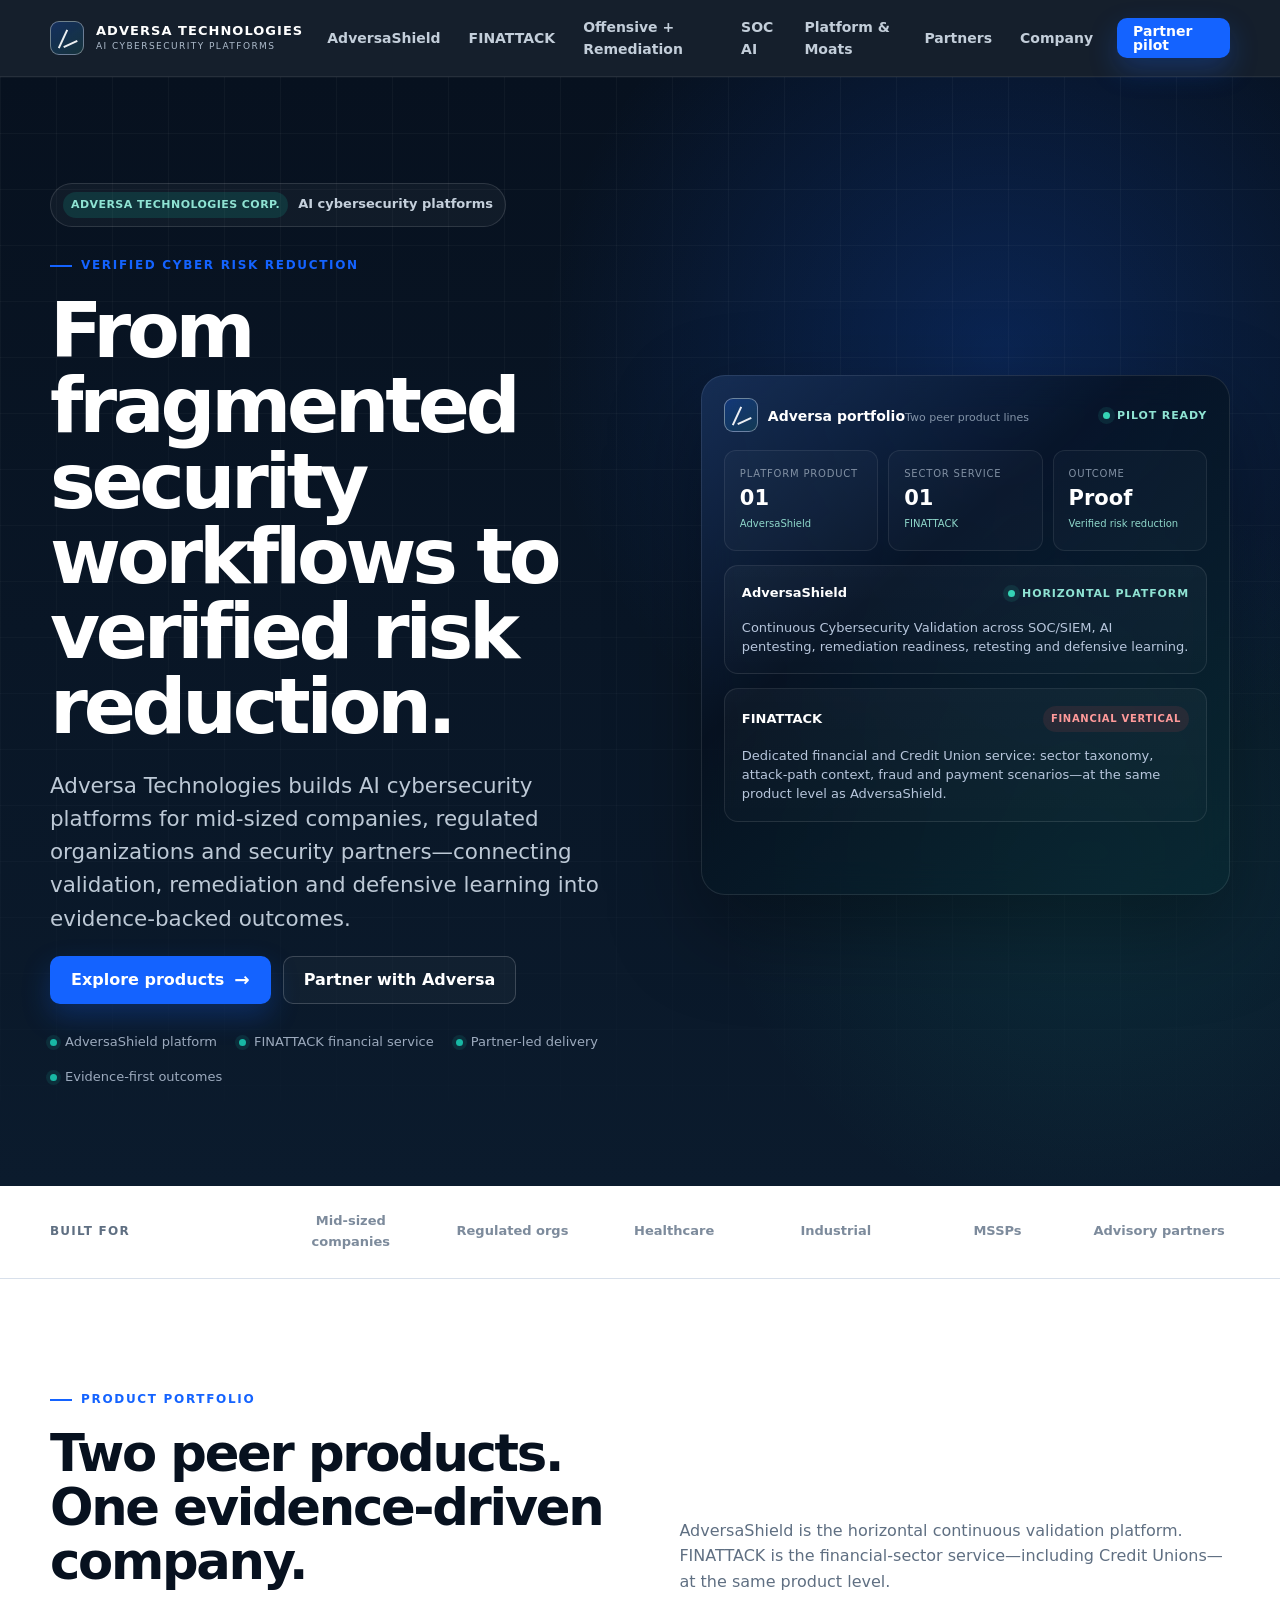
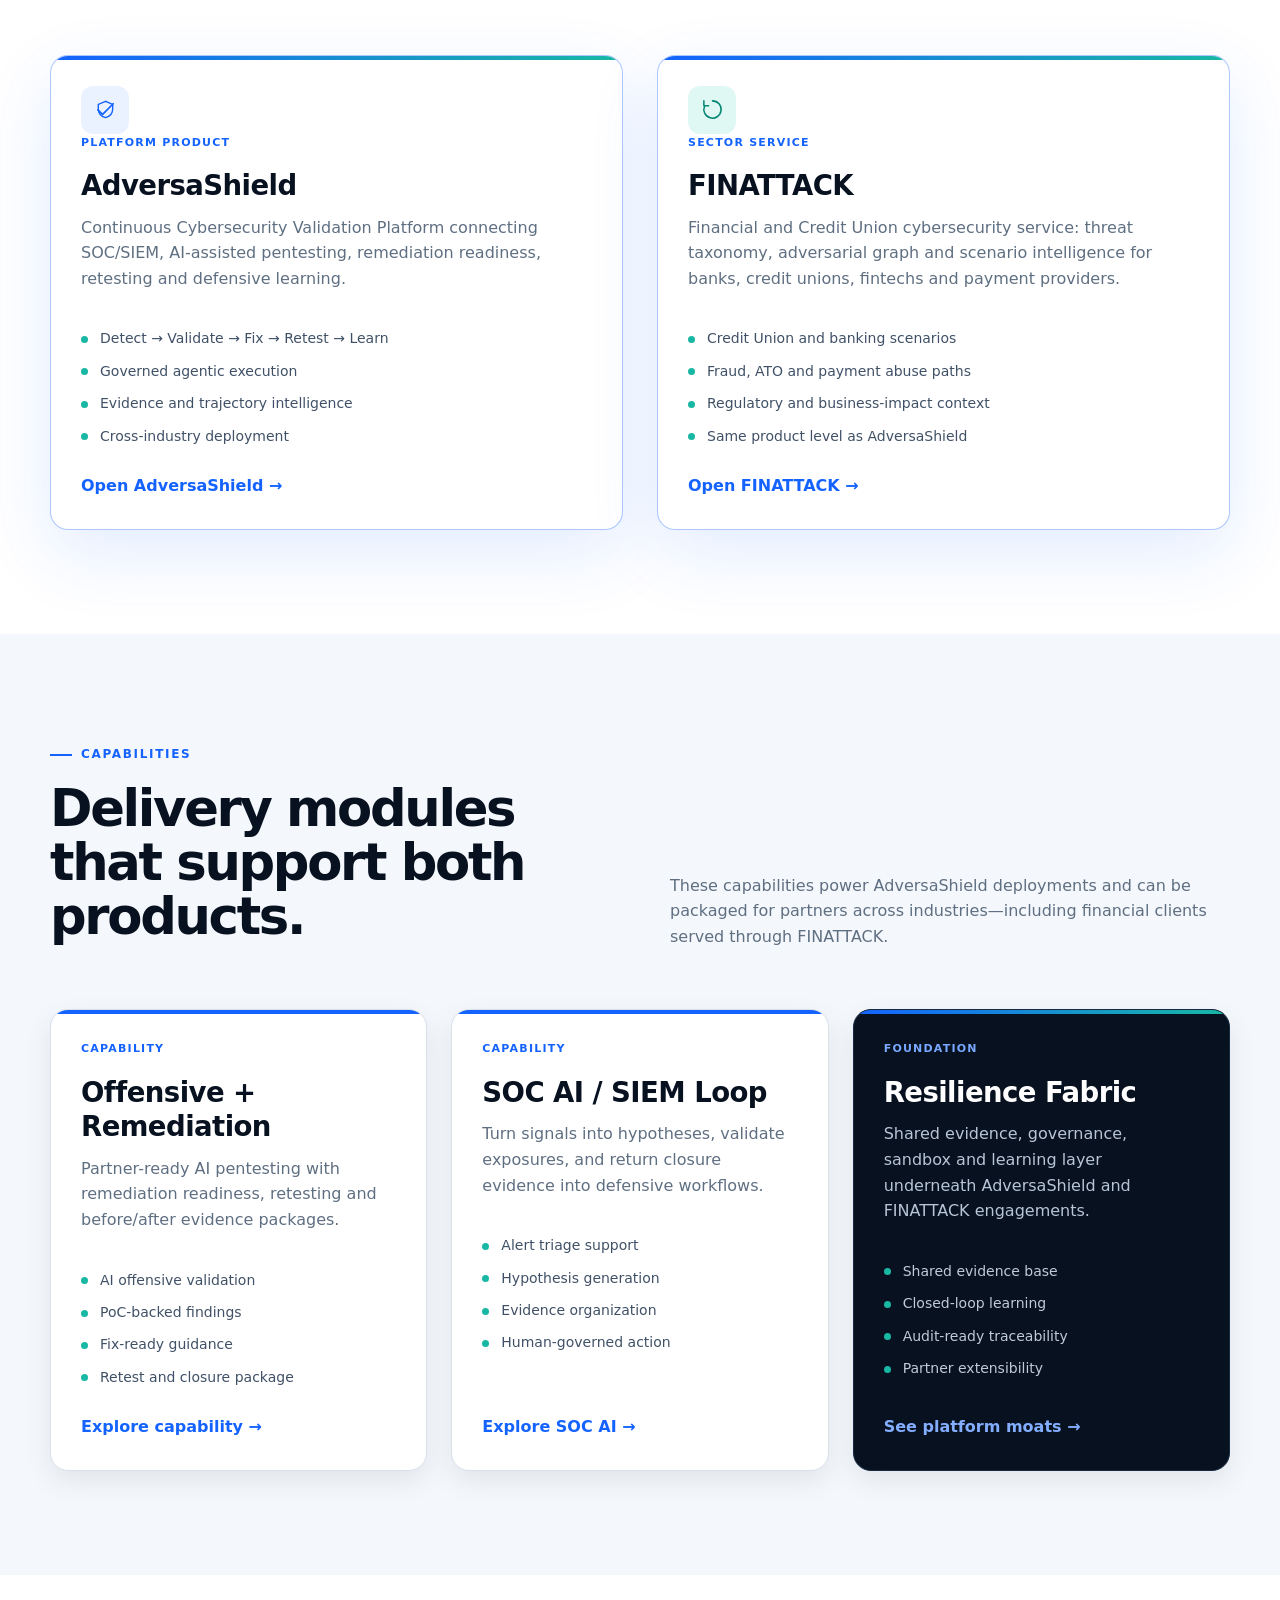
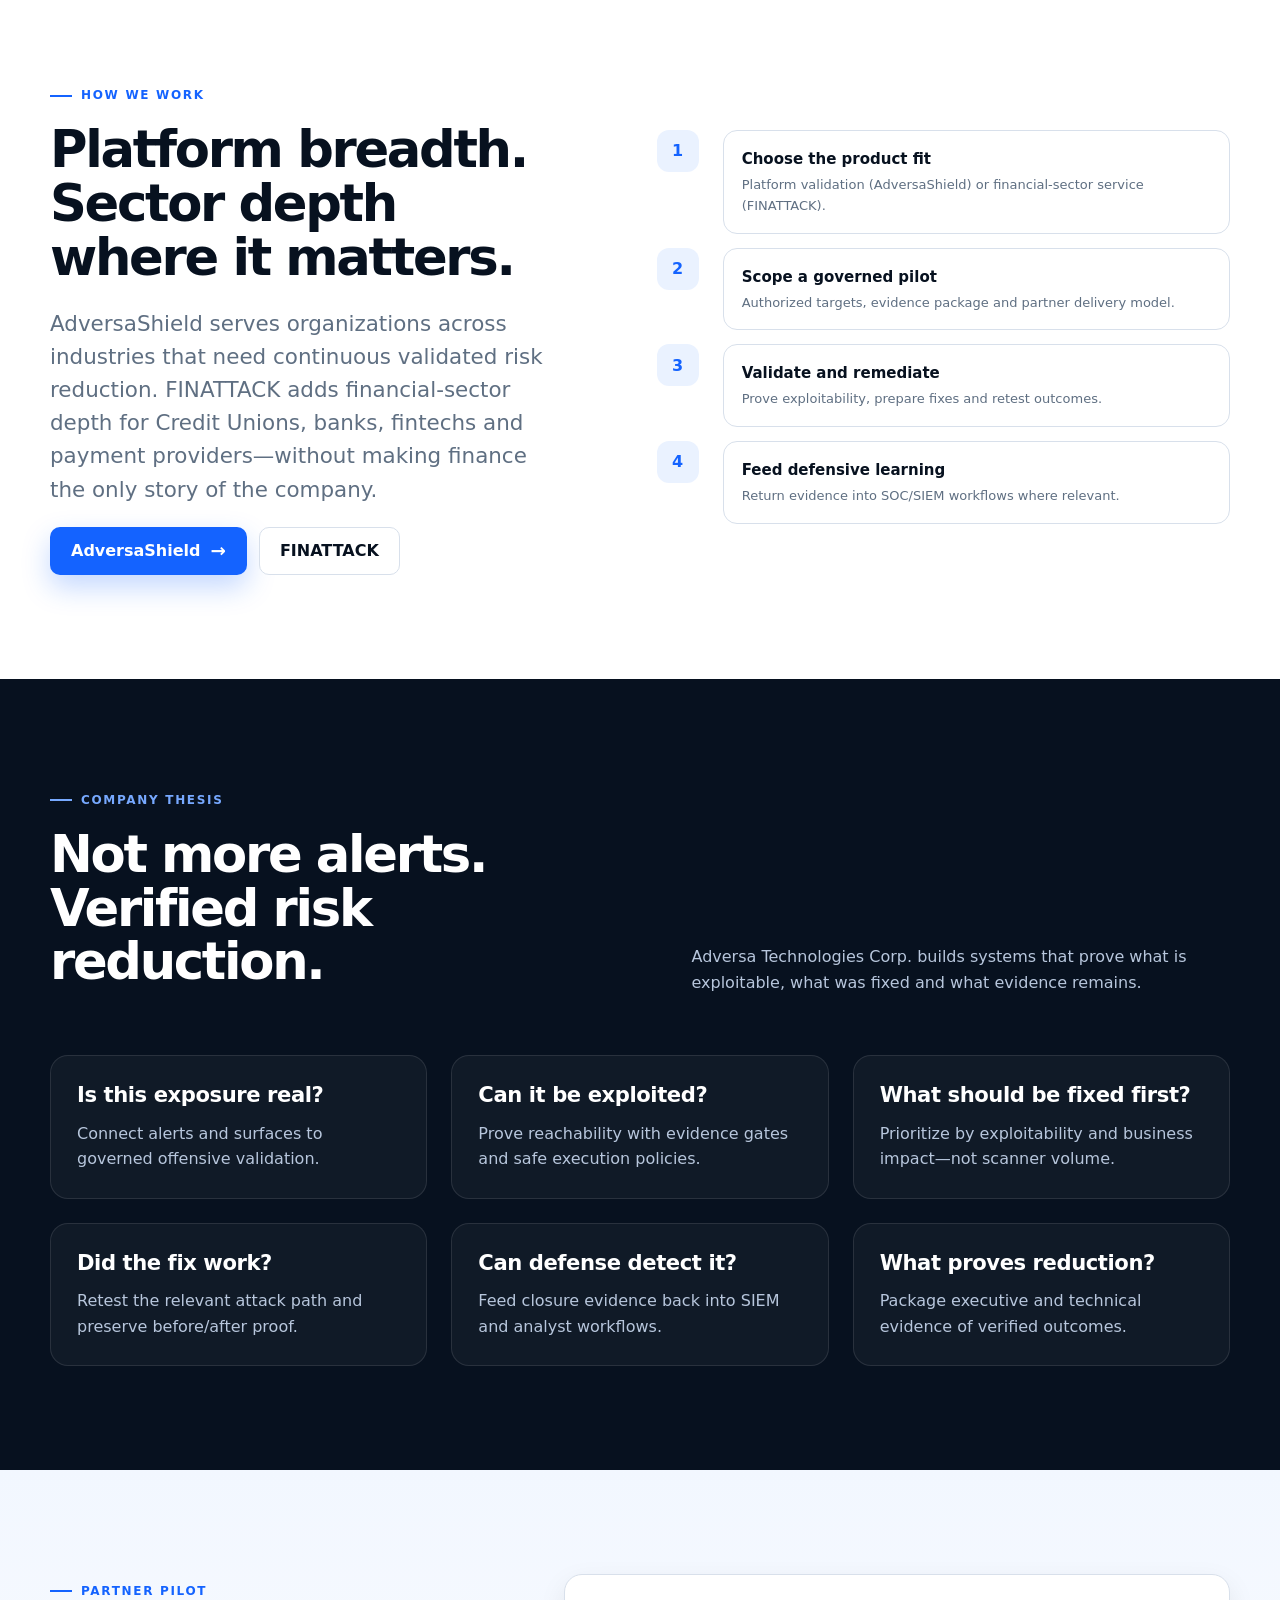
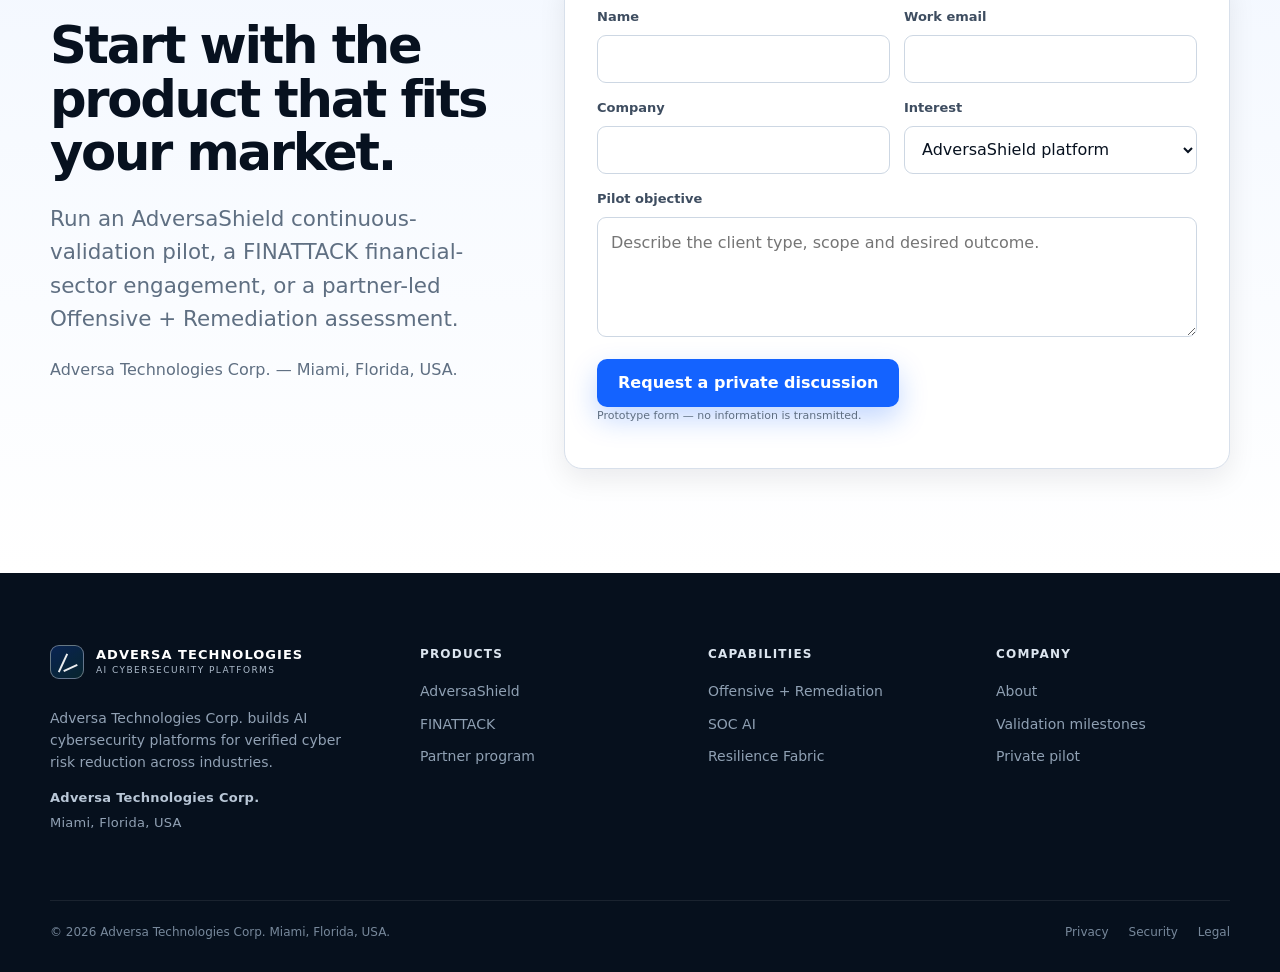
==== commit 4bd09707: "Reposition AdversaShield and FINATTACK as peer products and add stack comparison. Keep financial/Cre" ====
--- a/index.html
+++ b/index.html
@@ -4,10 +4,10 @@
   <meta charset="utf-8">
   <meta name="viewport" content="width=device-width,initial-scale=1">
   <meta name="theme-color" content="#07111f">
-  <meta name="description" content="Adversa Technologies builds AI offensive security and verified remediation capabilities for Credit Unions and regulated financial organizations.">
-  <title>Adversa Technologies | Financial adversarial resilience</title>
+  <meta name="description" content="Adversa Technologies Corp. builds AI cybersecurity platforms: AdversaShield for continuous validation and FINATTACK for financial-sector services.">
+  <title>Adversa Technologies | AI Cybersecurity Platforms</title>
   <link rel="icon" href="assets/favicon.svg" type="image/svg+xml">
-  <link rel="stylesheet" href="assets/styles.css?v=3">
+  <link rel="stylesheet" href="assets/styles.css?v=5">
 </head>
 <body>
 <a class="skip-link" href="#main">Skip to content</a>
@@ -15,11 +15,12 @@
   <div class="container nav-wrap">
     <a class="brand" href="index.html" aria-label="Adversa Technologies home">
       <span class="brand-mark" aria-hidden="true"></span>
-      <span class="brand-text"><strong>ADVERSA TECHNOLOGIES</strong><span>Financial adversarial resilience</span></span>
+      <span class="brand-text"><strong>ADVERSA TECHNOLOGIES</strong><span>AI cybersecurity platforms</span></span>
     </a>
     <nav class="nav-links" aria-label="Primary navigation">
-      <a class="nav-product-highlight" href="offensive-remediation.html">Offensive + Remediation</a>
+      <a href="adversashield.html">AdversaShield</a>
       <a href="finattack.html">FINATTACK</a>
+      <a href="offensive-remediation.html">Offensive + Remediation</a>
       <a href="soc-ai.html">SOC AI</a>
       <a href="platform.html">Platform & Moats</a>
       <a href="partners.html">Partners</a>
@@ -34,51 +35,41 @@
   <section class="hero">
     <div class="container hero-inner">
       <div class="hero-copy reveal">
-        <div class="hero-kicker"><span>Partner-ready first offer</span> AI Offensive Security + Remediation Readiness</div>
-        <div class="eyebrow">Financial adversarial resilience</div>
-        <h1>From exploitable exposure to verified resilience.</h1>
-        <p class="lead">Adversa Technologies helps Credit Unions and regulated financial organizations validate offensive exposure, prepare remediation, re-test outcomes and turn security work into evidence of resilience.</p>
+        <div class="hero-kicker"><span>Adversa Technologies Corp.</span> AI cybersecurity platforms</div>
+        <div class="eyebrow">Verified cyber risk reduction</div>
+        <h1>From fragmented security workflows to verified risk reduction.</h1>
+        <p class="lead">Adversa Technologies builds AI cybersecurity platforms for mid-sized companies, regulated organizations and security partners—connecting validation, remediation and defensive learning into evidence-backed outcomes.</p>
         <div class="button-row">
-          <a class="btn btn-primary btn-arrow" href="offensive-remediation.html">Explore the first product</a>
+          <a class="btn btn-primary btn-arrow" href="#products">Explore products</a>
           <a class="btn btn-ghost" href="partners.html">Partner with Adversa</a>
         </div>
         <div class="hero-note">
-          <span>Credit Union focus</span>
+          <span>AdversaShield platform</span>
+          <span>FINATTACK financial service</span>
           <span>Partner-led delivery</span>
           <span>Evidence-first outcomes</span>
-          <span>Human-governed remediation</span>
-        </div>
-      </div>
-      <div class="hero-panel reveal" aria-label="AdversaShield product control room concept">
+        </div>
+      </div>
+      <div class="hero-panel reveal" aria-label="Adversa product portfolio concept">
         <div class="panel-top">
           <div class="panel-title">
             <span class="brand-mark"></span>
-            <div><strong>AdversaShield</strong><span>Offensive + remediation loop</span></div>
+            <div><strong>Adversa portfolio</strong><span>Two peer product lines</span></div>
           </div>
           <div class="status-live">Pilot ready</div>
         </div>
         <div class="metric-row">
-          <div class="metric"><span>Primary offer</span><strong>01</strong><small>AI pentesting + fix readiness</small></div>
-          <div class="metric"><span>Platform areas</span><strong>04</strong><small>Offensive, Remediate, FINATTACK, SOC AI</small></div>
-          <div class="metric"><span>Moat families</span><strong>12</strong><small>Evidence, graph, sandbox, governance</small></div>
+          <div class="metric"><span>Platform product</span><strong>01</strong><small>AdversaShield</small></div>
+          <div class="metric"><span>Sector service</span><strong>01</strong><small>FINATTACK</small></div>
+          <div class="metric"><span>Outcome</span><strong>Proof</strong><small>Verified risk reduction</small></div>
         </div>
         <div class="path-card">
-          <div class="path-head"><strong>Example Credit Union route</strong><span class="risk-pill">High business impact</span></div>
-          <div class="attack-path">
-            <div class="path-node"><em>Entry</em><strong>Digital banking API</strong></div>
-            <div class="path-arrow">→</div>
-            <div class="path-node"><em>Abuse</em><strong>Identity and session weakness</strong></div>
-            <div class="path-arrow">→</div>
-            <div class="path-node"><em>Outcome</em><strong>Payment or member exposure</strong></div>
-          </div>
-          <div class="evidence-row">
-            <div class="evidence-item"><span>Offensive validation</span><strong>Finding supported by reproducible evidence</strong></div>
-            <div class="evidence-item"><span>Remediation readiness</span><strong class="verified">Fix path prepared and ready for review</strong></div>
-          </div>
+          <div class="path-head"><strong>AdversaShield</strong><span class="status-live">Horizontal platform</span></div>
+          <p>Continuous Cybersecurity Validation across SOC/SIEM, AI pentesting, remediation readiness, retesting and defensive learning.</p>
         </div>
         <div class="path-card">
-          <div class="path-head"><strong>Partner delivery model</strong><span class="status-live">Co-branded / white-label</span></div>
-          <p>The advisory partner owns the trusted client relationship. AdversaShield provides the AI-assisted offensive validation and remediation evidence layer.</p>
+          <div class="path-head"><strong>FINATTACK</strong><span class="risk-pill">Financial vertical</span></div>
+          <p>Dedicated financial and Credit Union service: sector taxonomy, attack-path context, fraud and payment scenarios—at the same product level as AdversaShield.</p>
         </div>
       </div>
     </div>
@@ -86,70 +77,82 @@
 
   <div class="logo-strip">
     <div class="container logo-strip-inner">
-      <div class="logo-strip-label">Initial vertical</div>
-      <div class="industry-label">Credit Unions</div>
-      <div class="industry-label">CUSOs</div>
-      <div class="industry-label">Community banks</div>
-      <div class="industry-label">Fintech partners</div>
-      <div class="industry-label">Payment providers</div>
-      <div class="industry-label">Regulated services</div>
-    </div>
-  </div>
-
-  <section class="section" id="credit-unions">
-    <div class="narrow reveal">
-      <div class="eyebrow">Why Credit Unions first</div>
-      <h2>A focused entry point into financial resilience.</h2>
-      <p class="lead">Credit Unions face modern fraud, identity abuse, third-party risk and digital banking exposure while often operating with smaller security teams than large banks. Adversa starts here because the pain is specific, urgent and commercially actionable.</p>
-    </div>
-    <div class="container">
-      <div class="statement reveal">
-        <p>Adversa is not another scanner, report factory or chatbot. It is a closed-loop resilience platform that connects offensive proof, remediation readiness, financial context and continuous monitoring.</p>
-      </div>
-    </div>
-  </section>
-
-  <section class="section section-mist" id="products">
+      <div class="logo-strip-label">Built for</div>
+      <div class="industry-label">Mid-sized companies</div>
+      <div class="industry-label">Regulated orgs</div>
+      <div class="industry-label">Healthcare</div>
+      <div class="industry-label">Industrial</div>
+      <div class="industry-label">MSSPs</div>
+      <div class="industry-label">Advisory partners</div>
+    </div>
+  </div>
+
+  <section class="section" id="products">
     <div class="container">
       <div class="section-head reveal">
         <div>
-          <div class="eyebrow">Suite of products</div>
-          <h2>The first product leads. The ecosystem compounds.</h2>
-        </div>
-        <p>Lead with Offensive + Remediation. Present the wider ecosystem as strategic capability and expansion path.</p>
-      </div>
-      <div class="grid-4">
+          <div class="eyebrow">Product portfolio</div>
+          <h2>Two peer products. One evidence-driven company.</h2>
+        </div>
+        <p>AdversaShield is the horizontal continuous validation platform. FINATTACK is the financial-sector service—including Credit Unions—at the same product level.</p>
+      </div>
+      <div class="grid-2">
         <article class="card product-card featured reveal">
-          <div class="icon-box"><svg viewBox="0 0 24 24" fill="none" aria-hidden="true"><path d="M4 12.5 9 17l11-11" stroke="currentColor" stroke-width="1.8" stroke-linecap="round" stroke-linejoin="round"/><path d="M12 3.5 4.5 6.7v4.8c0 4.4 2.8 7.7 7.5 9 4.7-1.3 7.5-4.6 7.5-9V6.7L12 3.5Z" stroke="currentColor" stroke-width="1.5"/></svg></div>
-          <span class="product-label">Product 1 · Primary offer</span>
-          <h3>AdversaShield Offensive + Remediate</h3>
-          <p>AI-assisted pentesting with validated findings, reproducible evidence, remediation readiness, retesting and before/after proof.</p>
+          <div class="icon-box"><svg viewBox="0 0 24 24" fill="none" aria-hidden="true"><path d="M12 3.5 4.5 6.7v4.8c0 4.4 2.8 7.7 7.5 9 4.7-1.3 7.5-4.6 7.5-9V6.7L12 3.5Z" stroke="currentColor" stroke-width="1.5"/><path d="M4 12.5 9 17l11-11" stroke="currentColor" stroke-width="1.8" stroke-linecap="round" stroke-linejoin="round"/></svg></div>
+          <span class="product-label">Platform product</span>
+          <h3>AdversaShield</h3>
+          <p>Continuous Cybersecurity Validation Platform connecting SOC/SIEM, AI-assisted pentesting, remediation readiness, retesting and defensive learning.</p>
+          <ul class="product-list">
+            <li>Detect → Validate → Fix → Retest → Learn</li>
+            <li>Governed agentic execution</li>
+            <li>Evidence and trajectory intelligence</li>
+            <li>Cross-industry deployment</li>
+          </ul>
+          <a class="card-link" href="adversashield.html">Open AdversaShield →</a>
+        </article>
+        <article class="card product-card featured reveal">
+          <div class="icon-box teal"><svg viewBox="0 0 24 24" fill="none" aria-hidden="true"><path d="M12 3a9 9 0 1 1-8.2 5.3" stroke="currentColor" stroke-width="1.6" stroke-linecap="round"/><path d="M3 3v5h5" stroke="currentColor" stroke-width="1.6" stroke-linecap="round" stroke-linejoin="round"/></svg></div>
+          <span class="product-label">Sector service</span>
+          <h3>FINATTACK</h3>
+          <p>Financial and Credit Union cybersecurity service: threat taxonomy, adversarial graph and scenario intelligence for banks, credit unions, fintechs and payment providers.</p>
+          <ul class="product-list">
+            <li>Credit Union and banking scenarios</li>
+            <li>Fraud, ATO and payment abuse paths</li>
+            <li>Regulatory and business-impact context</li>
+            <li>Same product level as AdversaShield</li>
+          </ul>
+          <a class="card-link" href="finattack.html">Open FINATTACK →</a>
+        </article>
+      </div>
+    </div>
+  </section>
+
+  <section class="section section-mist" id="capabilities">
+    <div class="container">
+      <div class="section-head reveal">
+        <div>
+          <div class="eyebrow">Capabilities</div>
+          <h2>Delivery modules that support both products.</h2>
+        </div>
+        <p>These capabilities power AdversaShield deployments and can be packaged for partners across industries—including financial clients served through FINATTACK.</p>
+      </div>
+      <div class="grid-3">
+        <article class="card product-card reveal">
+          <span class="product-label">Capability</span>
+          <h3>Offensive + Remediation</h3>
+          <p>Partner-ready AI pentesting with remediation readiness, retesting and before/after evidence packages.</p>
           <ul class="product-list">
             <li>AI offensive validation</li>
             <li>PoC-backed findings</li>
             <li>Fix-ready guidance</li>
-            <li>Retest and evidence package</li>
-          </ul>
-          <a class="card-link" href="offensive-remediation.html">Open product page →</a>
+            <li>Retest and closure package</li>
+          </ul>
+          <a class="card-link" href="offensive-remediation.html">Explore capability →</a>
         </article>
         <article class="card product-card reveal">
-          <div class="icon-box teal"><svg viewBox="0 0 24 24" fill="none" aria-hidden="true"><path d="M12 3a9 9 0 1 1-8.2 5.3" stroke="currentColor" stroke-width="1.6" stroke-linecap="round"/><path d="M3 3v5h5" stroke="currentColor" stroke-width="1.6" stroke-linecap="round" stroke-linejoin="round"/></svg></div>
-          <span class="product-label">Financial intelligence</span>
-          <h3>FINATTACK Intelligence</h3>
-          <p>Financial threat taxonomy, adversarial graph and simulation logic that translate technical exposure into financial and regulatory impact.</p>
-          <ul class="product-list">
-            <li>Credit Union scenarios</li>
-            <li>Fraud and ATO surfaces</li>
-            <li>Payment process context</li>
-            <li>Risk and compliance mapping</li>
-          </ul>
-          <a class="card-link" href="finattack.html">Explore FINATTACK →</a>
-        </article>
-        <article class="card product-card reveal">
-          <div class="icon-box"><svg viewBox="0 0 24 24" fill="none" aria-hidden="true"><path d="M4 5h16v4H4zM4 15h16v4H4z" stroke="currentColor" stroke-width="1.6"/><path d="M8 9v6M16 9v6" stroke="currentColor" stroke-width="1.6"/></svg></div>
-          <span class="product-label">Operations</span>
-          <h3>AdversaShield SOC AI</h3>
-          <p>AI-supported SOC workflows that turn signals into hypotheses, prioritize events, preserve evidence and support governed response.</p>
+          <span class="product-label">Capability</span>
+          <h3>SOC AI / SIEM Loop</h3>
+          <p>Turn signals into hypotheses, validate exposures, and return closure evidence into defensive workflows.</p>
           <ul class="product-list">
             <li>Alert triage support</li>
             <li>Hypothesis generation</li>
@@ -159,10 +162,9 @@
           <a class="card-link" href="soc-ai.html">Explore SOC AI →</a>
         </article>
         <article class="card product-card dark reveal">
-          <div class="icon-box dark"><svg viewBox="0 0 24 24" fill="none" aria-hidden="true"><path d="M4 7h16v10H4z" stroke="currentColor" stroke-width="1.6"/><path d="M8 11h8M8 14h5" stroke="currentColor" stroke-width="1.6" stroke-linecap="round"/></svg></div>
-          <span class="product-label">Platform layer</span>
-          <h3>Adversa Resilience Fabric</h3>
-          <p>The shared evidence, governance, sandbox, graph and learning layer that allows every product area to improve the others.</p>
+          <span class="product-label">Foundation</span>
+          <h3>Resilience Fabric</h3>
+          <p>Shared evidence, governance, sandbox and learning layer underneath AdversaShield and FINATTACK engagements.</p>
           <ul class="product-list">
             <li>Shared evidence base</li>
             <li>Closed-loop learning</li>
@@ -178,19 +180,19 @@
   <section class="section">
     <div class="container split">
       <div class="reveal">
-        <div class="eyebrow">The closed loop</div>
-        <h2>Validate. Prepare the fix. Re-test. Prove.</h2>
-        <p class="lead">AdversaShield turns a security assessment into an outcome: a validated exposure, a remediation path, a repeated adversarial test and a business-ready evidence package.</p>
+        <div class="eyebrow">How we work</div>
+        <h2>Platform breadth. Sector depth where it matters.</h2>
+        <p class="lead">AdversaShield serves organizations across industries that need continuous validated risk reduction. FINATTACK adds financial-sector depth for Credit Unions, banks, fintechs and payment providers—without making finance the only story of the company.</p>
         <div class="button-row">
-          <a class="btn btn-primary btn-arrow" href="offensive-remediation.html">See the workflow</a>
-          <a class="btn btn-secondary" href="platform.html#moats">View moats</a>
+          <a class="btn btn-primary btn-arrow" href="adversashield.html">AdversaShield</a>
+          <a class="btn btn-secondary" href="finattack.html">FINATTACK</a>
         </div>
       </div>
       <div class="timeline reveal">
-        <div class="timeline-row"><span>1</span><div><strong>Find exploitable exposure</strong><small>AI-assisted offensive validation inside agreed scope.</small></div></div>
-        <div class="timeline-row"><span>2</span><div><strong>Prepare remediation</strong><small>Clear fix guidance, control recommendation or compensating path.</small></div></div>
-        <div class="timeline-row"><span>3</span><div><strong>Retest the scenario</strong><small>Confirm whether the relevant attack path still works.</small></div></div>
-        <div class="timeline-row"><span>4</span><div><strong>Package evidence</strong><small>Executive and technical artifacts for risk, compliance and follow-up.</small></div></div>
+        <div class="timeline-row"><span>1</span><div><strong>Choose the product fit</strong><small>Platform validation (AdversaShield) or financial-sector service (FINATTACK).</small></div></div>
+        <div class="timeline-row"><span>2</span><div><strong>Scope a governed pilot</strong><small>Authorized targets, evidence package and partner delivery model.</small></div></div>
+        <div class="timeline-row"><span>3</span><div><strong>Validate and remediate</strong><small>Prove exploitability, prepare fixes and retest outcomes.</small></div></div>
+        <div class="timeline-row"><span>4</span><div><strong>Feed defensive learning</strong><small>Return evidence into SOC/SIEM workflows where relevant.</small></div></div>
       </div>
     </div>
   </section>
@@ -199,18 +201,18 @@
     <div class="container">
       <div class="section-head reveal">
         <div>
-          <div class="eyebrow">Strategic moats</div>
-          <h2>Designed to compound beyond services.</h2>
-        </div>
-        <p>Each engagement generates evidence and learning that strengthens the platform, not just a one-off report.</p>
+          <div class="eyebrow">Company thesis</div>
+          <h2>Not more alerts. Verified risk reduction.</h2>
+        </div>
+        <p>Adversa Technologies Corp. builds systems that prove what is exploitable, what was fixed and what evidence remains.</p>
       </div>
       <div class="grid-3">
-        <article class="card dark-card reveal"><h3>Proof-first offensive validation</h3><p>Adversa prioritizes findings that can be demonstrated, reproduced and explained in business context.</p></article>
-        <article class="card dark-card reveal"><h3>Remediation-ready outcomes</h3><p>The first product does not stop at finding risk; it prepares the path toward verified closure.</p></article>
-        <article class="card dark-card reveal"><h3>Financial context engine</h3><p>FINATTACK connects cyber exposure to identity, payments, fraud, operations and regulation.</p></article>
-        <article class="card dark-card reveal"><h3>Partner-first delivery</h3><p>Consulting firms keep the trusted relationship while Adversa provides the AI offensive layer.</p></article>
-        <article class="card dark-card reveal"><h3>Closed-loop evidence</h3><p>Every step is designed to support executive reporting, audit conversations and continuous improvement.</p></article>
-        <article class="card dark-card reveal"><h3>Expansion path</h3><p>Start with AI pentesting and remediation readiness, then expand into FINATTACK and SOC AI.</p></article>
+        <article class="card dark-card reveal"><h3>Is this exposure real?</h3><p>Connect alerts and surfaces to governed offensive validation.</p></article>
+        <article class="card dark-card reveal"><h3>Can it be exploited?</h3><p>Prove reachability with evidence gates and safe execution policies.</p></article>
+        <article class="card dark-card reveal"><h3>What should be fixed first?</h3><p>Prioritize by exploitability and business impact—not scanner volume.</p></article>
+        <article class="card dark-card reveal"><h3>Did the fix work?</h3><p>Retest the relevant attack path and preserve before/after proof.</p></article>
+        <article class="card dark-card reveal"><h3>Can defense detect it?</h3><p>Feed closure evidence back into SIEM and analyst workflows.</p></article>
+        <article class="card dark-card reveal"><h3>What proves reduction?</h3><p>Package executive and technical evidence of verified outcomes.</p></article>
       </div>
     </div>
   </section>
@@ -219,9 +221,9 @@
     <div class="container contact-grid">
       <div class="reveal">
         <div class="eyebrow">Partner pilot</div>
-        <h2>Start with a focused Credit Union offering.</h2>
-        <p class="lead">Recommended first motion: a co-branded or white-label AI Offensive Assessment with Remediation Readiness for one or two Credit Unions.</p>
-        <p class="text-muted">Keep the message simple: the partner owns advisory, governance and client trust. AdversaShield provides AI-assisted validation, fix-readiness and evidence packaging.</p>
+        <h2>Start with the product that fits your market.</h2>
+        <p class="lead">Run an AdversaShield continuous-validation pilot, a FINATTACK financial-sector engagement, or a partner-led Offensive + Remediation assessment.</p>
+        <p class="text-muted">Adversa Technologies Corp. — Miami, Florida, USA.</p>
       </div>
       <form class="contact-form reveal" data-demo-form>
         <div class="form-row">
@@ -233,10 +235,11 @@
           <div class="form-field">
             <label for="type">Interest</label>
             <select id="type" name="type">
+              <option>AdversaShield platform</option>
+              <option>FINATTACK financial service</option>
               <option>Partner pilot</option>
-              <option>Credit Union assessment</option>
               <option>Offensive + Remediation</option>
-              <option>FINATTACK expansion</option>
+              <option>SOC AI</option>
             </select>
           </div>
         </div>
@@ -252,26 +255,26 @@
 <footer class="site-footer">
   <div class="container footer-main">
     <div class="footer-brand">
-      <a class="brand" href="index.html"><span class="brand-mark" aria-hidden="true"></span><span class="brand-text"><strong>ADVERSA TECHNOLOGIES</strong><span>Financial adversarial resilience</span></span></a>
-      <p>Adversa Technologies Corp. helps regulated financial organizations move from exploitable exposure to verified resilience.</p>
+      <a class="brand" href="index.html"><span class="brand-mark" aria-hidden="true"></span><span class="brand-text"><strong>ADVERSA TECHNOLOGIES</strong><span>AI cybersecurity platforms</span></span></a>
+      <p>Adversa Technologies Corp. builds AI cybersecurity platforms for verified cyber risk reduction across industries.</p>
       <p class="footer-address">Adversa Technologies Corp.<span>Miami, Florida, USA</span></p>
     </div>
     <div class="footer-col">
-      <h4>Primary offer</h4>
+      <h4>Products</h4>
+      <a href="adversashield.html">AdversaShield</a>
+      <a href="finattack.html">FINATTACK</a>
+      <a href="partners.html">Partner program</a>
+    </div>
+    <div class="footer-col">
+      <h4>Capabilities</h4>
       <a href="offensive-remediation.html">Offensive + Remediation</a>
-      <a href="partners.html">Partner program</a>
-      <a href="index.html#credit-unions">Credit Unions</a>
-    </div>
-    <div class="footer-col">
-      <h4>Platform areas</h4>
-      <a href="finattack.html">FINATTACK Intelligence</a>
       <a href="soc-ai.html">SOC AI</a>
       <a href="platform.html">Resilience Fabric</a>
     </div>
     <div class="footer-col">
       <h4>Company</h4>
       <a href="company.html">About</a>
-      <a href="platform.html#moats">Moats</a>
+      <a href="adversashield.html#validation">Validation milestones</a>
       <a href="partners.html#contact">Private pilot</a>
     </div>
   </div>
@@ -280,6 +283,6 @@
     <div class="footer-bottom-links"><a href="#">Privacy</a><a href="#">Security</a><a href="#">Legal</a></div>
   </div>
 </footer>
-<script src="assets/app.js?v=3"></script>
+<script src="assets/app.js?v=5"></script>
 </body>
 </html>
--- a/assets/styles.css
+++ b/assets/styles.css
@@ -54,6 +54,18 @@
 }
 .skip-link:focus { top: 16px; }
 
+.sr-only {
+  position: absolute;
+  width: 1px;
+  height: 1px;
+  padding: 0;
+  margin: -1px;
+  overflow: hidden;
+  clip: rect(0, 0, 0, 0);
+  white-space: nowrap;
+  border: 0;
+}
+
 .container { width: min(var(--max), calc(100% - 40px)); margin: 0 auto; }
 .narrow { width: min(820px, calc(100% - 40px)); margin: 0 auto; }
 .section { padding: 104px 0; }
@@ -917,6 +929,115 @@
 .comparison td { color: #b7c6dc; font-size: 14px; }
 .comparison td:first-child { color: #fff; font-weight: 760; }
 .comparison td:nth-child(3) { color: #8fe3d3; font-weight: 700; }
+
+/* Light competitive matrix with star ratings (AdversaShield) */
+.stack-compare-wrap {
+  overflow-x: auto;
+  -webkit-overflow-scrolling: touch;
+  border: 1px solid var(--line);
+  border-radius: 18px;
+  background: #fff;
+  box-shadow: var(--shadow-sm);
+}
+.stack-compare {
+  width: 100%;
+  min-width: 980px;
+  border-collapse: separate;
+  border-spacing: 0;
+}
+.stack-compare th,
+.stack-compare td {
+  padding: 16px 15px;
+  border-bottom: 1px solid var(--line);
+  text-align: left;
+  vertical-align: top;
+}
+.stack-compare thead th {
+  position: sticky;
+  top: 0;
+  z-index: 2;
+  background: var(--mist);
+  color: #2f3f52;
+  font-size: 12px;
+  font-weight: 800;
+  letter-spacing: .03em;
+  line-height: 1.35;
+}
+.stack-compare thead th:first-child,
+.stack-compare tbody th {
+  position: sticky;
+  left: 0;
+  z-index: 3;
+  min-width: 168px;
+  max-width: 190px;
+  background: var(--mist);
+  color: var(--ink);
+  font-size: 13px;
+  font-weight: 760;
+}
+.stack-compare tbody th {
+  border-right: 1px solid var(--line);
+  background: #fff;
+}
+.stack-compare tbody tr:nth-child(even) th,
+.stack-compare tbody tr:nth-child(even) td { background: #fafcfe; }
+.stack-compare tbody tr:nth-child(even) td.stack-col-shield {
+  background: linear-gradient(180deg, #e8f1ff 0%, #f3f8ff 100%);
+}
+.stack-compare thead th:first-child { z-index: 4; }
+.stack-compare tbody tr:last-child th,
+.stack-compare tbody tr:last-child td { border-bottom: 0; }
+.stack-compare thead th.stack-col-shield,
+.stack-compare td.stack-col-shield {
+  background: linear-gradient(180deg, #eef5ff 0%, #f7fbff 100%);
+  box-shadow: inset 0 0 0 1px rgba(20, 99, 255, .12);
+}
+.stack-compare thead th.stack-col-shield {
+  color: var(--blue);
+}
+.stack-cell { display: grid; gap: 8px; }
+.stack-stars {
+  display: inline-flex;
+  gap: 1px;
+  color: #c5d0de;
+  font-size: 13px;
+  letter-spacing: .02em;
+  line-height: 1;
+}
+.stack-stars .on { color: #e0a11a; }
+.stack-col-shield .stack-stars .on { color: var(--blue); }
+.stack-cell p {
+  margin: 0;
+  color: var(--muted);
+  font-size: 12.5px;
+  line-height: 1.45;
+}
+.stack-col-shield .stack-cell p {
+  color: #3d4f66;
+  font-weight: 560;
+}
+.stack-legend {
+  display: flex;
+  flex-wrap: wrap;
+  gap: 10px 18px;
+  margin: 0 0 22px;
+  padding: 0;
+  list-style: none;
+}
+.stack-legend li {
+  display: inline-flex;
+  align-items: center;
+  gap: 8px;
+  color: var(--muted);
+  font-size: 12.5px;
+}
+.stack-legend .stack-stars { font-size: 12px; }
+.stack-note {
+  margin: 18px 0 0;
+  color: var(--muted);
+  font-size: 13px;
+}
+
 .feature-card.light-card { min-height: 0; }
 .path-card > p { margin: 10px 0 0; color: #b7c6dc; font-size: 13px; line-height: 1.45; }
 
@@ -1067,6 +1188,8 @@
   .quote-card p { font-size: clamp(1.15rem, 5vw, 1.5rem); }
   .partner-band { padding: 28px 22px; }
   .comparison { min-width: 560px; }
+  .stack-compare { min-width: 920px; }
+  .stack-legend { gap: 8px 14px; }
 }
 
 @media (max-width: 480px) {
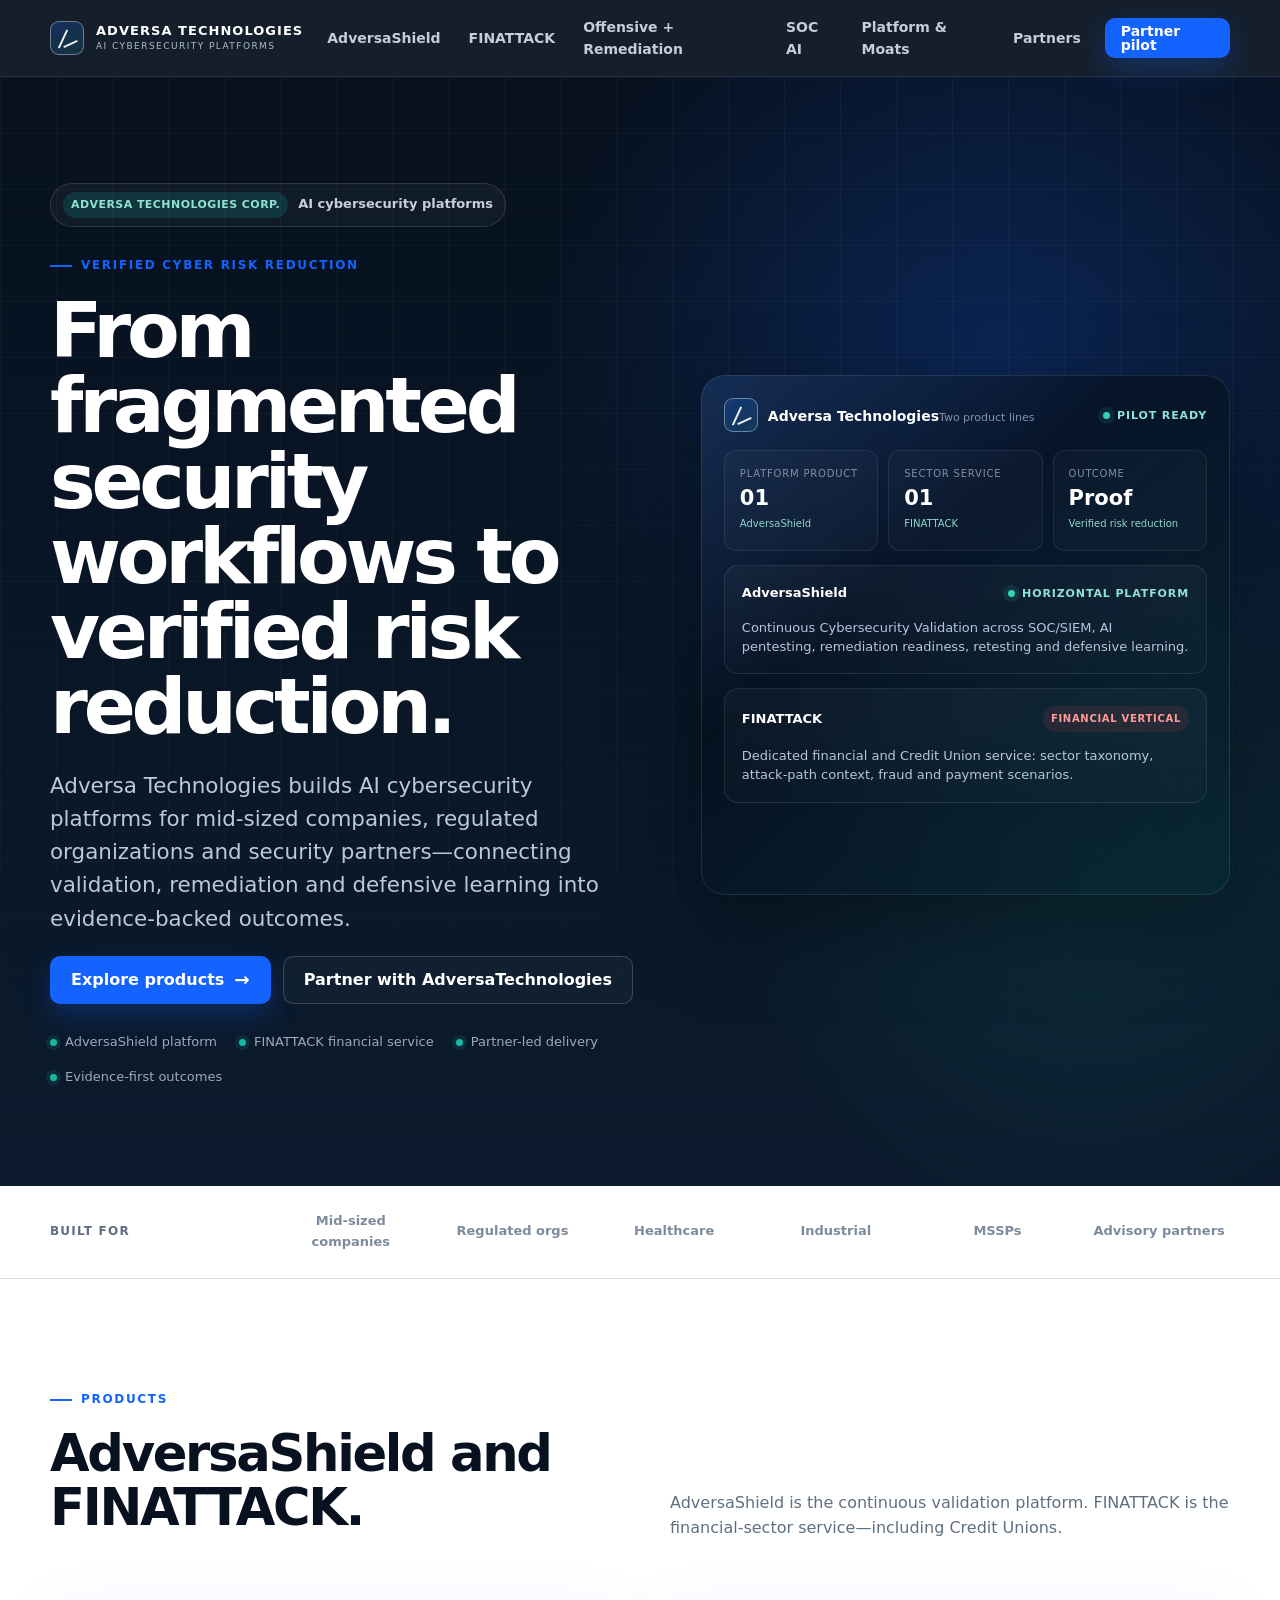
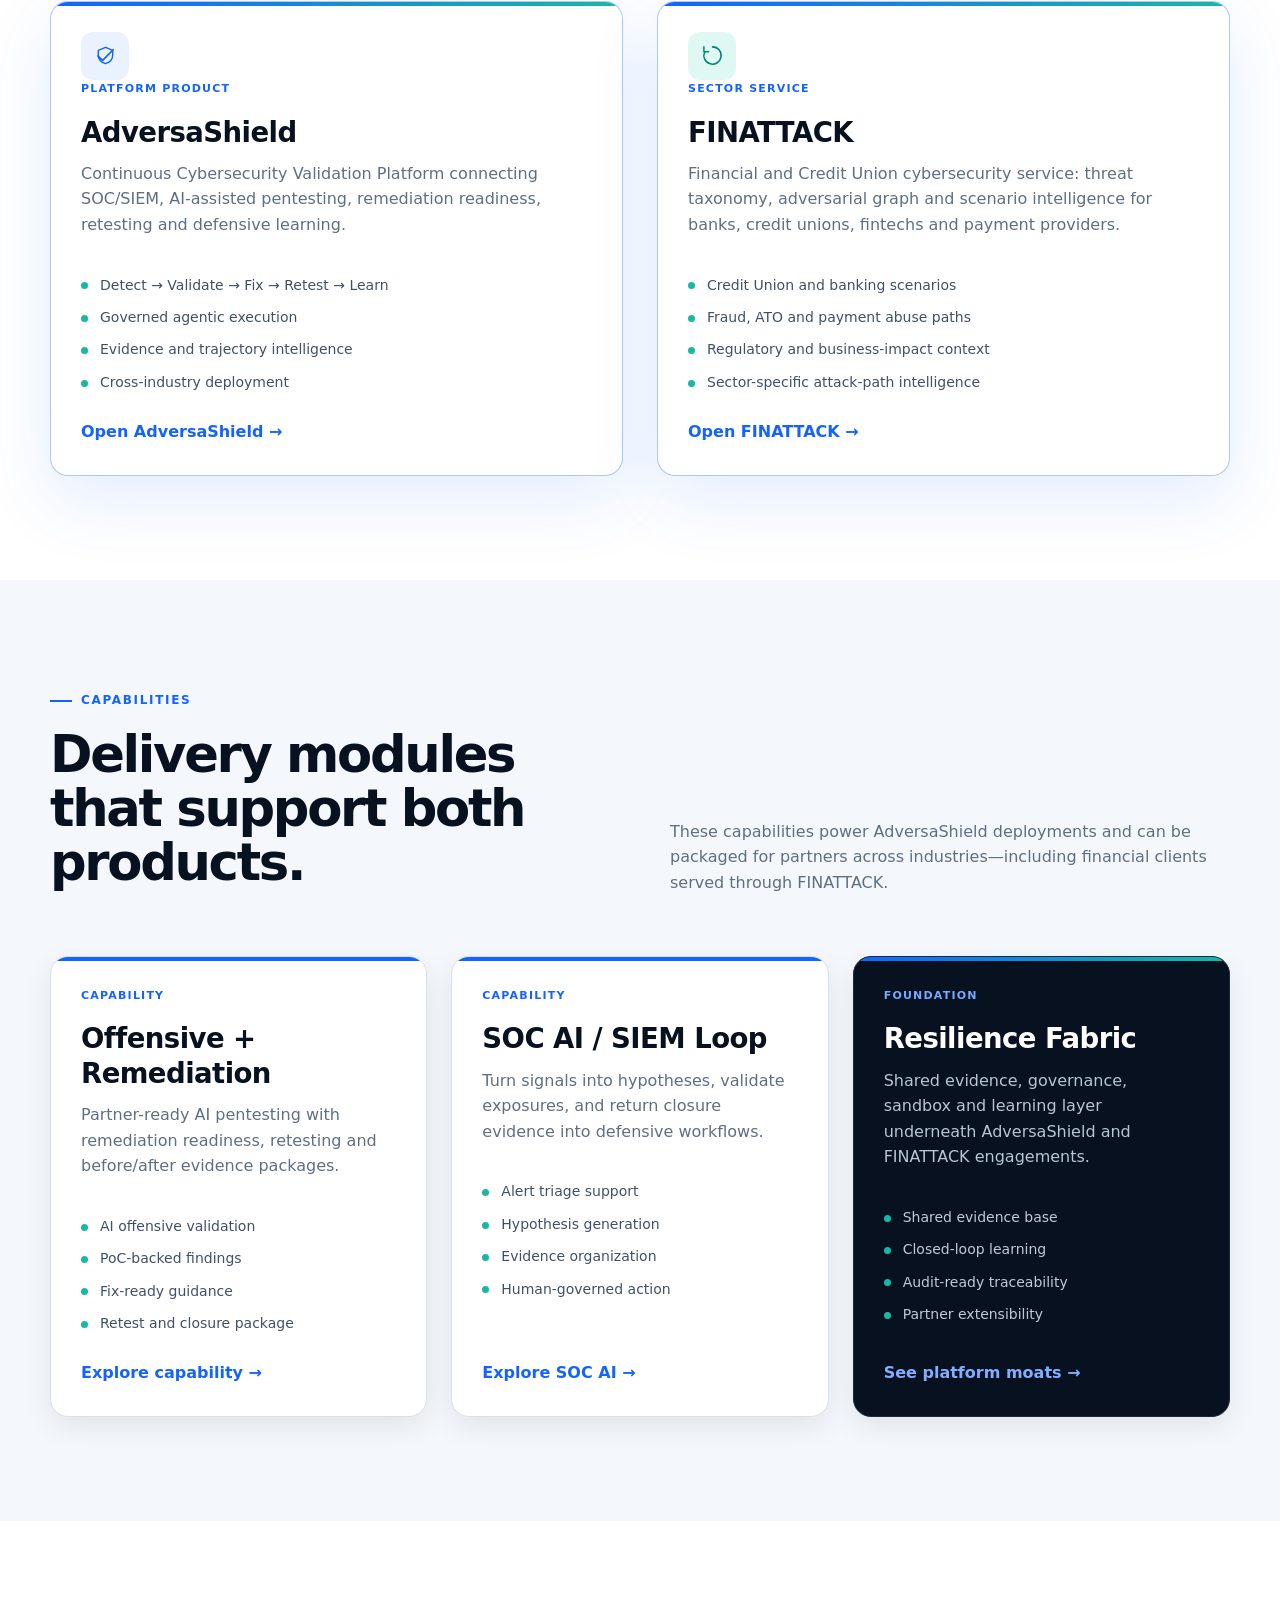
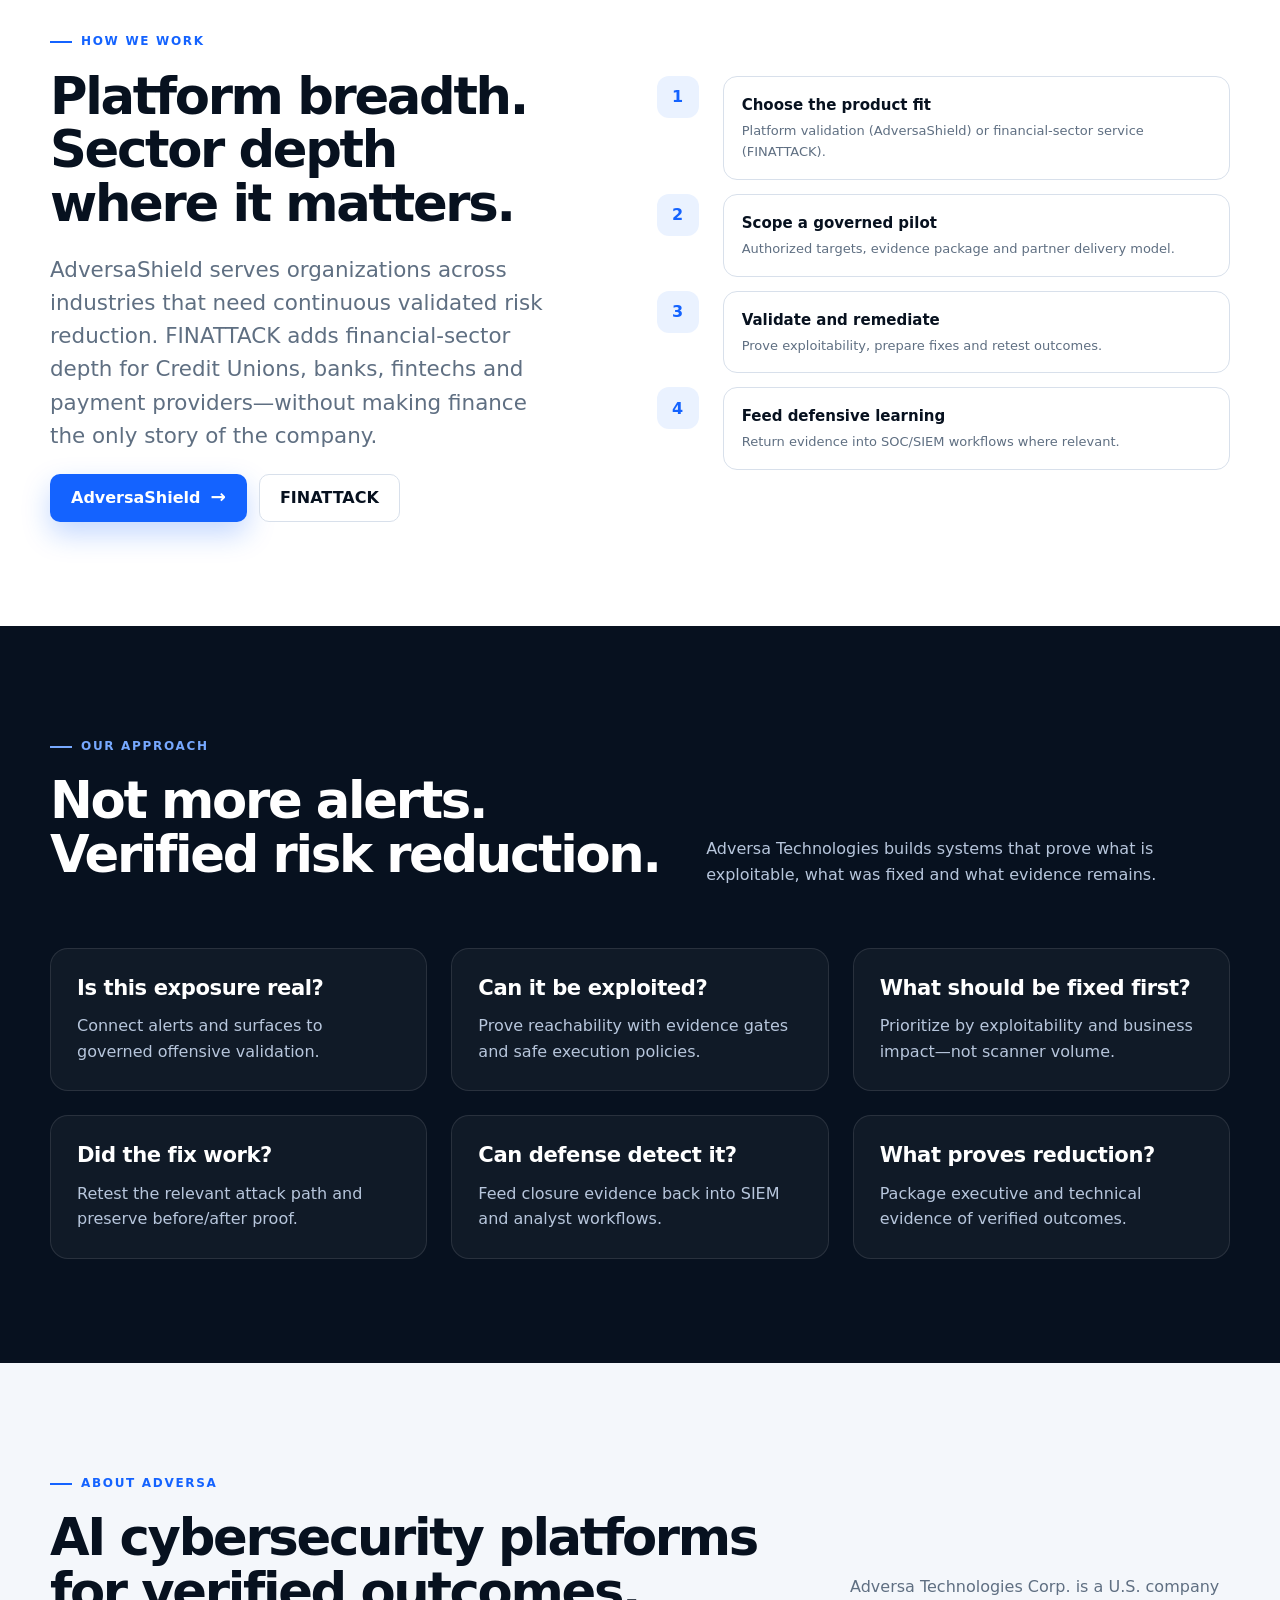
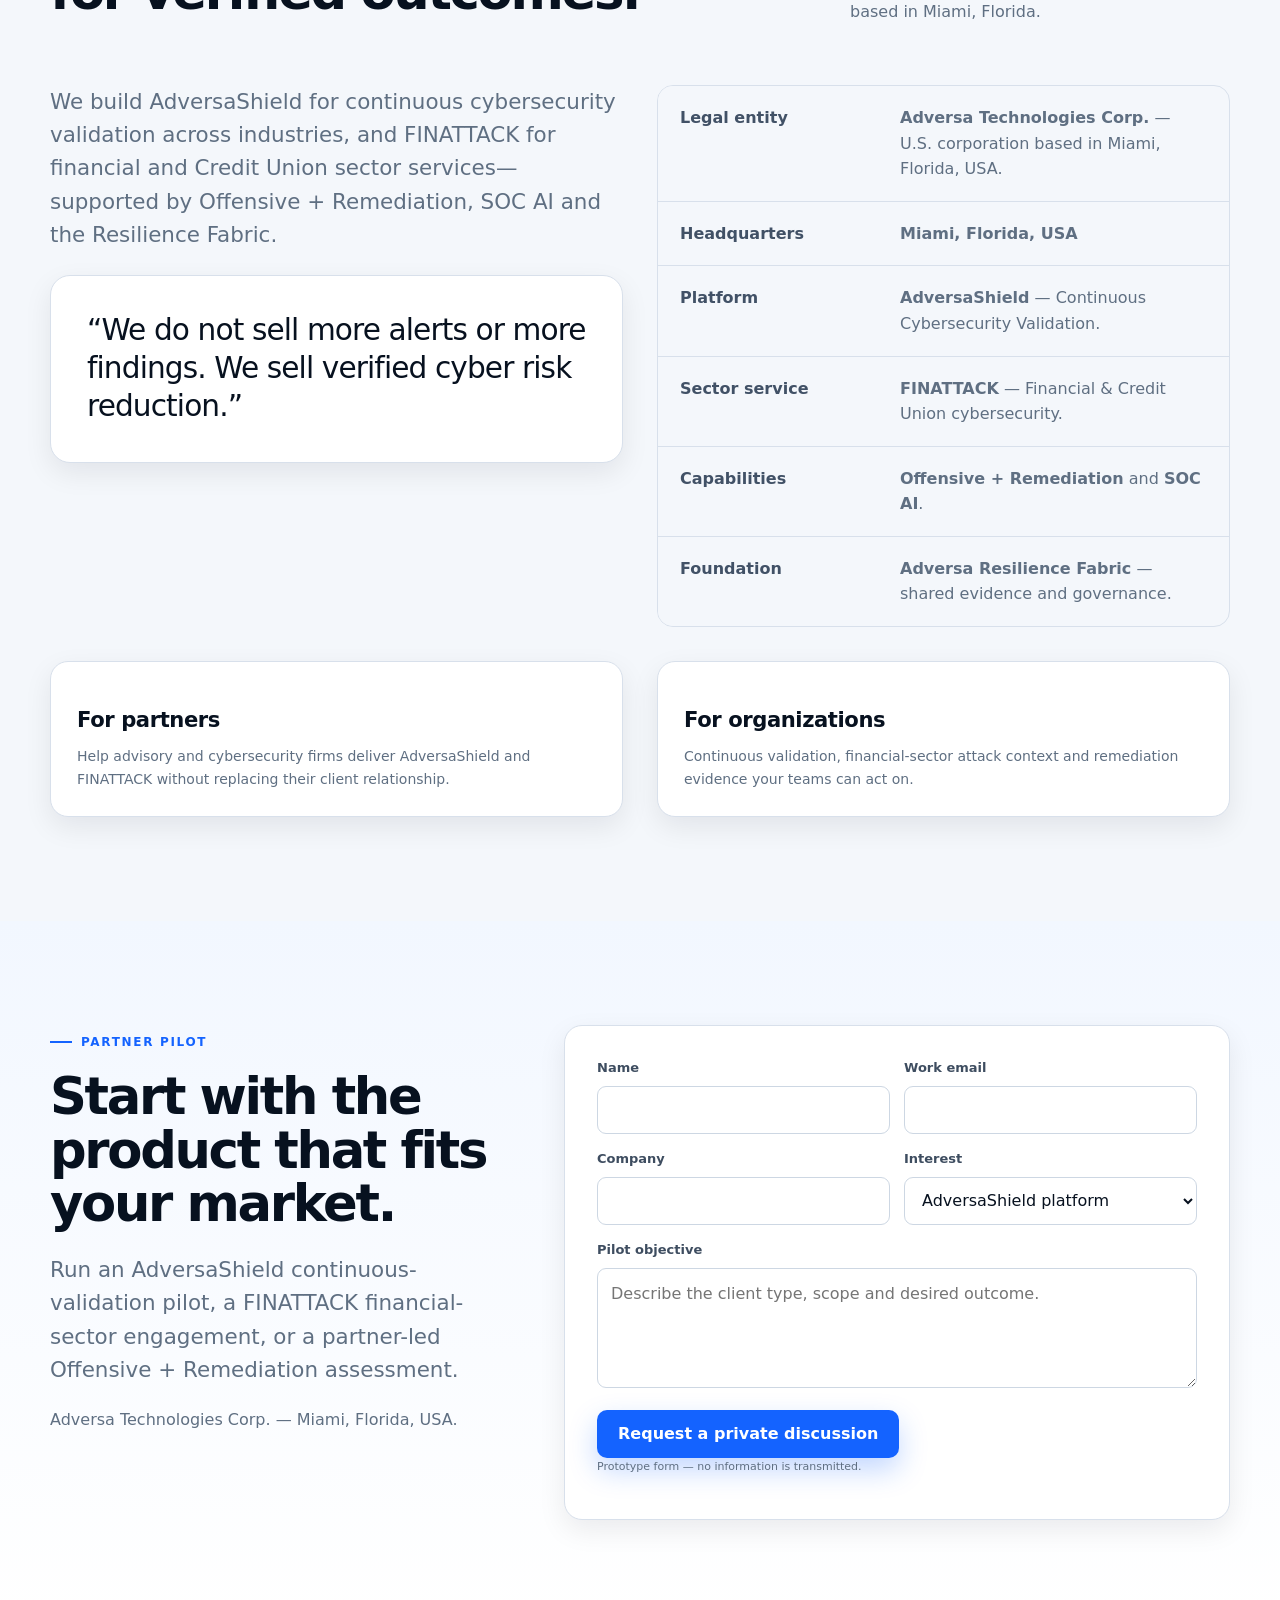
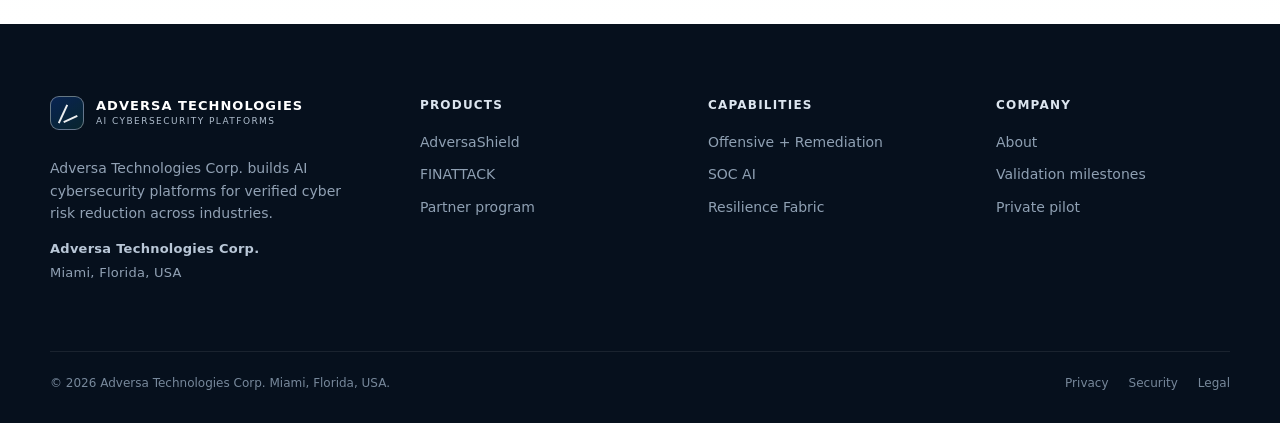
==== commit f3cf8475: "Make the site public-facing and fold Company into the homepage. Remove investor/internal messaging, " ====
--- a/index.html
+++ b/index.html
@@ -7,7 +7,7 @@
   <meta name="description" content="Adversa Technologies Corp. builds AI cybersecurity platforms: AdversaShield for continuous validation and FINATTACK for financial-sector services.">
   <title>Adversa Technologies | AI Cybersecurity Platforms</title>
   <link rel="icon" href="assets/favicon.svg" type="image/svg+xml">
-  <link rel="stylesheet" href="assets/styles.css?v=5">
+  <link rel="stylesheet" href="assets/styles.css?v=8">
 </head>
 <body>
 <a class="skip-link" href="#main">Skip to content</a>
@@ -24,7 +24,6 @@
       <a href="soc-ai.html">SOC AI</a>
       <a href="platform.html">Platform & Moats</a>
       <a href="partners.html">Partners</a>
-      <a href="company.html">Company</a>
     </nav>
     <div class="nav-cta"><a class="btn btn-primary btn-sm" href="partners.html#contact">Partner pilot</a></div>
     <button class="menu-toggle" aria-label="Open navigation" aria-expanded="false"><span></span></button>
@@ -41,7 +40,7 @@
         <p class="lead">Adversa Technologies builds AI cybersecurity platforms for mid-sized companies, regulated organizations and security partners—connecting validation, remediation and defensive learning into evidence-backed outcomes.</p>
         <div class="button-row">
           <a class="btn btn-primary btn-arrow" href="#products">Explore products</a>
-          <a class="btn btn-ghost" href="partners.html">Partner with Adversa</a>
+          <a class="btn btn-ghost" href="partners.html">Partner with AdversaTechnologies</a>
         </div>
         <div class="hero-note">
           <span>AdversaShield platform</span>
@@ -54,7 +53,7 @@
         <div class="panel-top">
           <div class="panel-title">
             <span class="brand-mark"></span>
-            <div><strong>Adversa portfolio</strong><span>Two peer product lines</span></div>
+            <div><strong>Adversa Technologies</strong><span>Two product lines</span></div>
           </div>
           <div class="status-live">Pilot ready</div>
         </div>
@@ -69,7 +68,7 @@
         </div>
         <div class="path-card">
           <div class="path-head"><strong>FINATTACK</strong><span class="risk-pill">Financial vertical</span></div>
-          <p>Dedicated financial and Credit Union service: sector taxonomy, attack-path context, fraud and payment scenarios—at the same product level as AdversaShield.</p>
+          <p>Dedicated financial and Credit Union service: sector taxonomy, attack-path context, fraud and payment scenarios.</p>
         </div>
       </div>
     </div>
@@ -91,10 +90,10 @@
     <div class="container">
       <div class="section-head reveal">
         <div>
-          <div class="eyebrow">Product portfolio</div>
-          <h2>Two peer products. One evidence-driven company.</h2>
-        </div>
-        <p>AdversaShield is the horizontal continuous validation platform. FINATTACK is the financial-sector service—including Credit Unions—at the same product level.</p>
+          <div class="eyebrow">Products</div>
+          <h2>AdversaShield and FINATTACK.</h2>
+        </div>
+        <p>AdversaShield is the continuous validation platform. FINATTACK is the financial-sector service—including Credit Unions.</p>
       </div>
       <div class="grid-2">
         <article class="card product-card featured reveal">
@@ -119,7 +118,7 @@
             <li>Credit Union and banking scenarios</li>
             <li>Fraud, ATO and payment abuse paths</li>
             <li>Regulatory and business-impact context</li>
-            <li>Same product level as AdversaShield</li>
+            <li>Sector-specific attack-path intelligence</li>
           </ul>
           <a class="card-link" href="finattack.html">Open FINATTACK →</a>
         </article>
@@ -201,10 +200,10 @@
     <div class="container">
       <div class="section-head reveal">
         <div>
-          <div class="eyebrow">Company thesis</div>
+          <div class="eyebrow">Our approach</div>
           <h2>Not more alerts. Verified risk reduction.</h2>
         </div>
-        <p>Adversa Technologies Corp. builds systems that prove what is exploitable, what was fixed and what evidence remains.</p>
+        <p>Adversa Technologies builds systems that prove what is exploitable, what was fixed and what evidence remains.</p>
       </div>
       <div class="grid-3">
         <article class="card dark-card reveal"><h3>Is this exposure real?</h3><p>Connect alerts and surfaces to governed offensive validation.</p></article>
@@ -213,6 +212,38 @@
         <article class="card dark-card reveal"><h3>Did the fix work?</h3><p>Retest the relevant attack path and preserve before/after proof.</p></article>
         <article class="card dark-card reveal"><h3>Can defense detect it?</h3><p>Feed closure evidence back into SIEM and analyst workflows.</p></article>
         <article class="card dark-card reveal"><h3>What proves reduction?</h3><p>Package executive and technical evidence of verified outcomes.</p></article>
+      </div>
+    </div>
+  </section>
+
+  <section class="section section-mist" id="about">
+    <div class="container">
+      <div class="section-head reveal">
+        <div>
+          <div class="eyebrow">About Adversa</div>
+          <h2>AI cybersecurity platforms for verified outcomes.</h2>
+        </div>
+        <p>Adversa Technologies Corp. is a U.S. company based in Miami, Florida.</p>
+      </div>
+      <div class="grid-2" style="margin-bottom:34px">
+        <div class="reveal">
+          <p class="lead">We build AdversaShield for continuous cybersecurity validation across industries, and FINATTACK for financial and Credit Union sector services—supported by Offensive + Remediation, SOC AI and the Resilience Fabric.</p>
+          <div class="quote-card" style="margin-top:24px">
+            <p>“We do not sell more alerts or more findings. We sell verified cyber risk reduction.”</p>
+          </div>
+        </div>
+        <div class="spec-table reveal">
+          <div class="spec-row"><div>Legal entity</div><div><strong>Adversa Technologies Corp.</strong> — U.S. corporation based in Miami, Florida, USA.</div></div>
+          <div class="spec-row"><div>Headquarters</div><div><strong>Miami, Florida, USA</strong></div></div>
+          <div class="spec-row"><div>Platform</div><div><strong>AdversaShield</strong> — Continuous Cybersecurity Validation.</div></div>
+          <div class="spec-row"><div>Sector service</div><div><strong>FINATTACK</strong> — Financial &amp; Credit Union cybersecurity.</div></div>
+          <div class="spec-row"><div>Capabilities</div><div><strong>Offensive + Remediation</strong> and <strong>SOC AI</strong>.</div></div>
+          <div class="spec-row"><div>Foundation</div><div><strong>Adversa Resilience Fabric</strong> — shared evidence and governance.</div></div>
+        </div>
+      </div>
+      <div class="grid-2">
+        <article class="card feature-card light-card reveal"><h3>For partners</h3><p>Help advisory and cybersecurity firms deliver AdversaShield and FINATTACK without replacing their client relationship.</p></article>
+        <article class="card feature-card light-card reveal"><h3>For organizations</h3><p>Continuous validation, financial-sector attack context and remediation evidence your teams can act on.</p></article>
       </div>
     </div>
   </section>
@@ -273,7 +304,7 @@
     </div>
     <div class="footer-col">
       <h4>Company</h4>
-      <a href="company.html">About</a>
+      <a href="index.html#about">About</a>
       <a href="adversashield.html#validation">Validation milestones</a>
       <a href="partners.html#contact">Private pilot</a>
     </div>
@@ -283,6 +314,6 @@
     <div class="footer-bottom-links"><a href="#">Privacy</a><a href="#">Security</a><a href="#">Legal</a></div>
   </div>
 </footer>
-<script src="assets/app.js?v=5"></script>
+<script src="assets/app.js?v=8"></script>
 </body>
 </html>
--- a/assets/styles.css
+++ b/assets/styles.css
@@ -407,8 +407,16 @@
 .section-head > div { max-width: 760px; }
 .section-head p { max-width: 560px; color: var(--muted); }
 
-.statement { padding: 42px; border-left: 4px solid var(--blue); background: var(--mist); }
-.statement p { margin: 0; font-size: clamp(1.45rem, 3vw, 2.35rem); line-height: 1.35; letter-spacing: -.025em; }
+.statement { padding: 42px; border-left: 4px solid var(--blue); background: var(--mist); color: var(--ink); }
+.statement p { margin: 0; color: var(--ink); font-size: clamp(1.45rem, 3vw, 2.35rem); line-height: 1.35; letter-spacing: -.025em; }
+.section-dark .statement,
+.section-navy .statement {
+  background: rgba(255,255,255,.06);
+  border-left-color: var(--blue-2);
+  color: #fff;
+}
+.section-dark .statement p,
+.section-navy .statement p { color: #e8eef6; }
 
 .lifecycle {
   display: grid;
@@ -1036,6 +1044,89 @@
   margin: 18px 0 0;
   color: var(--muted);
   font-size: 13px;
+}
+
+.benchmark-wrap {
+  overflow-x: auto;
+  -webkit-overflow-scrolling: touch;
+  border: 1px solid var(--line);
+  border-radius: 18px;
+  background: #fff;
+  box-shadow: var(--shadow-sm);
+}
+.benchmark-table {
+  width: 100%;
+  min-width: 760px;
+  border-collapse: separate;
+  border-spacing: 0;
+}
+.benchmark-table th,
+.benchmark-table td {
+  padding: 18px 20px;
+  border-bottom: 1px solid var(--line);
+  text-align: left;
+  vertical-align: top;
+  font-size: 14px;
+  line-height: 1.45;
+}
+.benchmark-table thead th {
+  background: var(--navy);
+  color: #fff;
+  font-size: 12px;
+  font-weight: 800;
+  letter-spacing: .06em;
+  text-transform: uppercase;
+}
+.benchmark-table thead th:last-child {
+  background: linear-gradient(135deg, #0b1b2d 0%, #1463ff 100%);
+}
+.benchmark-table tbody th {
+  width: 22%;
+  background: var(--mist);
+  color: var(--ink);
+  font-weight: 760;
+  border-right: 1px solid var(--line);
+}
+.benchmark-table tbody td { color: var(--muted); }
+.benchmark-table tbody td:last-child {
+  color: var(--ink);
+  font-weight: 650;
+  background: #f4f8ff;
+}
+.benchmark-table tbody tr:last-child th,
+.benchmark-table tbody tr:last-child td { border-bottom: 0; }
+.benchmark-table .metric {
+  display: block;
+  margin-top: 6px;
+  color: var(--blue);
+  font-size: 13px;
+  font-weight: 800;
+  letter-spacing: .02em;
+}
+.benchmark-strategy {
+  margin: 0 0 28px;
+  padding: 26px 28px;
+  border: 1px solid var(--line);
+  border-radius: 16px;
+  background: #fff;
+}
+.benchmark-strategy p { margin: 0; color: #3d4f66; font-size: 15px; line-height: 1.55; }
+.benchmark-disclaimer {
+  margin: 20px 0 0;
+  padding: 16px 18px;
+  border-left: 3px solid #bf7612;
+  background: #fff8ef;
+  color: #5c4a2e;
+  font-size: 13px;
+  line-height: 1.5;
+}
+.benchmark-disclaimer strong {
+  display: block;
+  margin-bottom: 4px;
+  color: #8a5a12;
+  font-size: 11px;
+  letter-spacing: .08em;
+  text-transform: uppercase;
 }
 
 .feature-card.light-card { min-height: 0; }
@@ -1190,6 +1281,7 @@
   .comparison { min-width: 560px; }
   .stack-compare { min-width: 920px; }
   .stack-legend { gap: 8px 14px; }
+  .benchmark-table { min-width: 680px; }
 }
 
 @media (max-width: 480px) {
